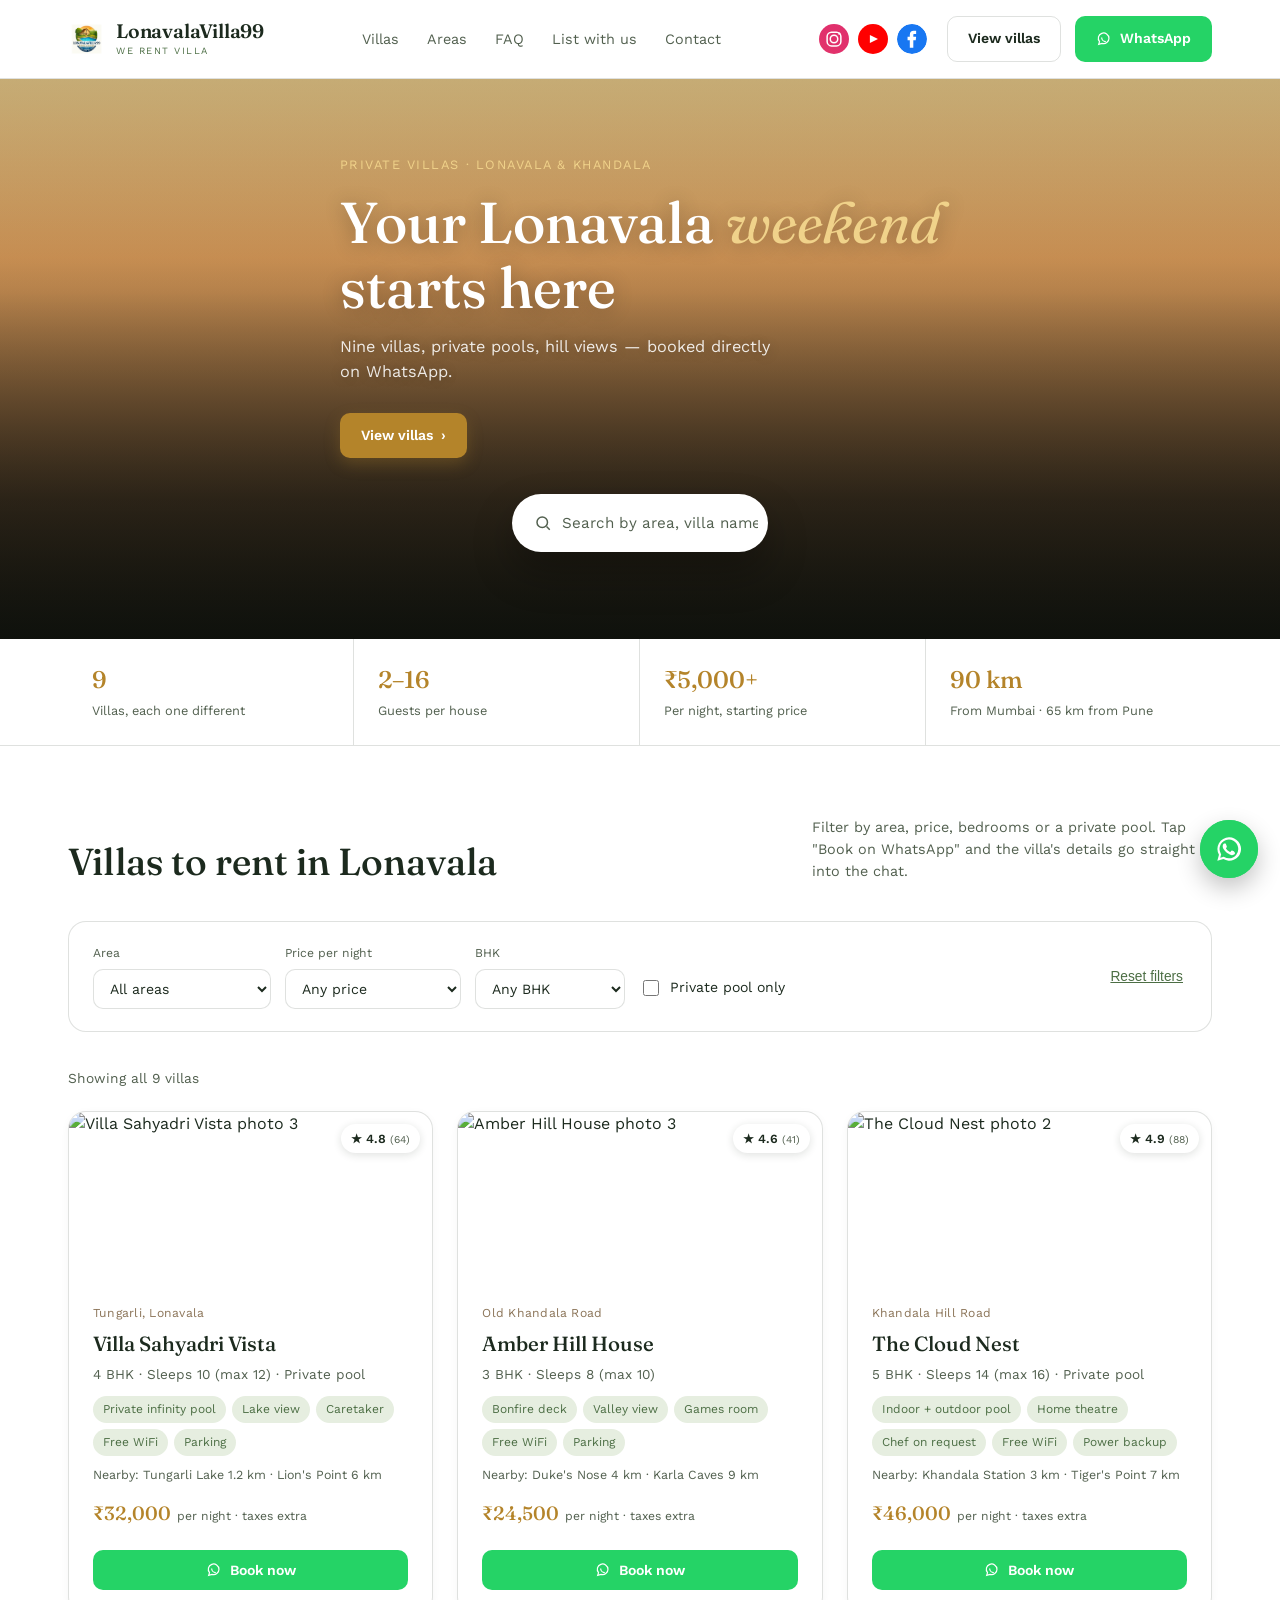
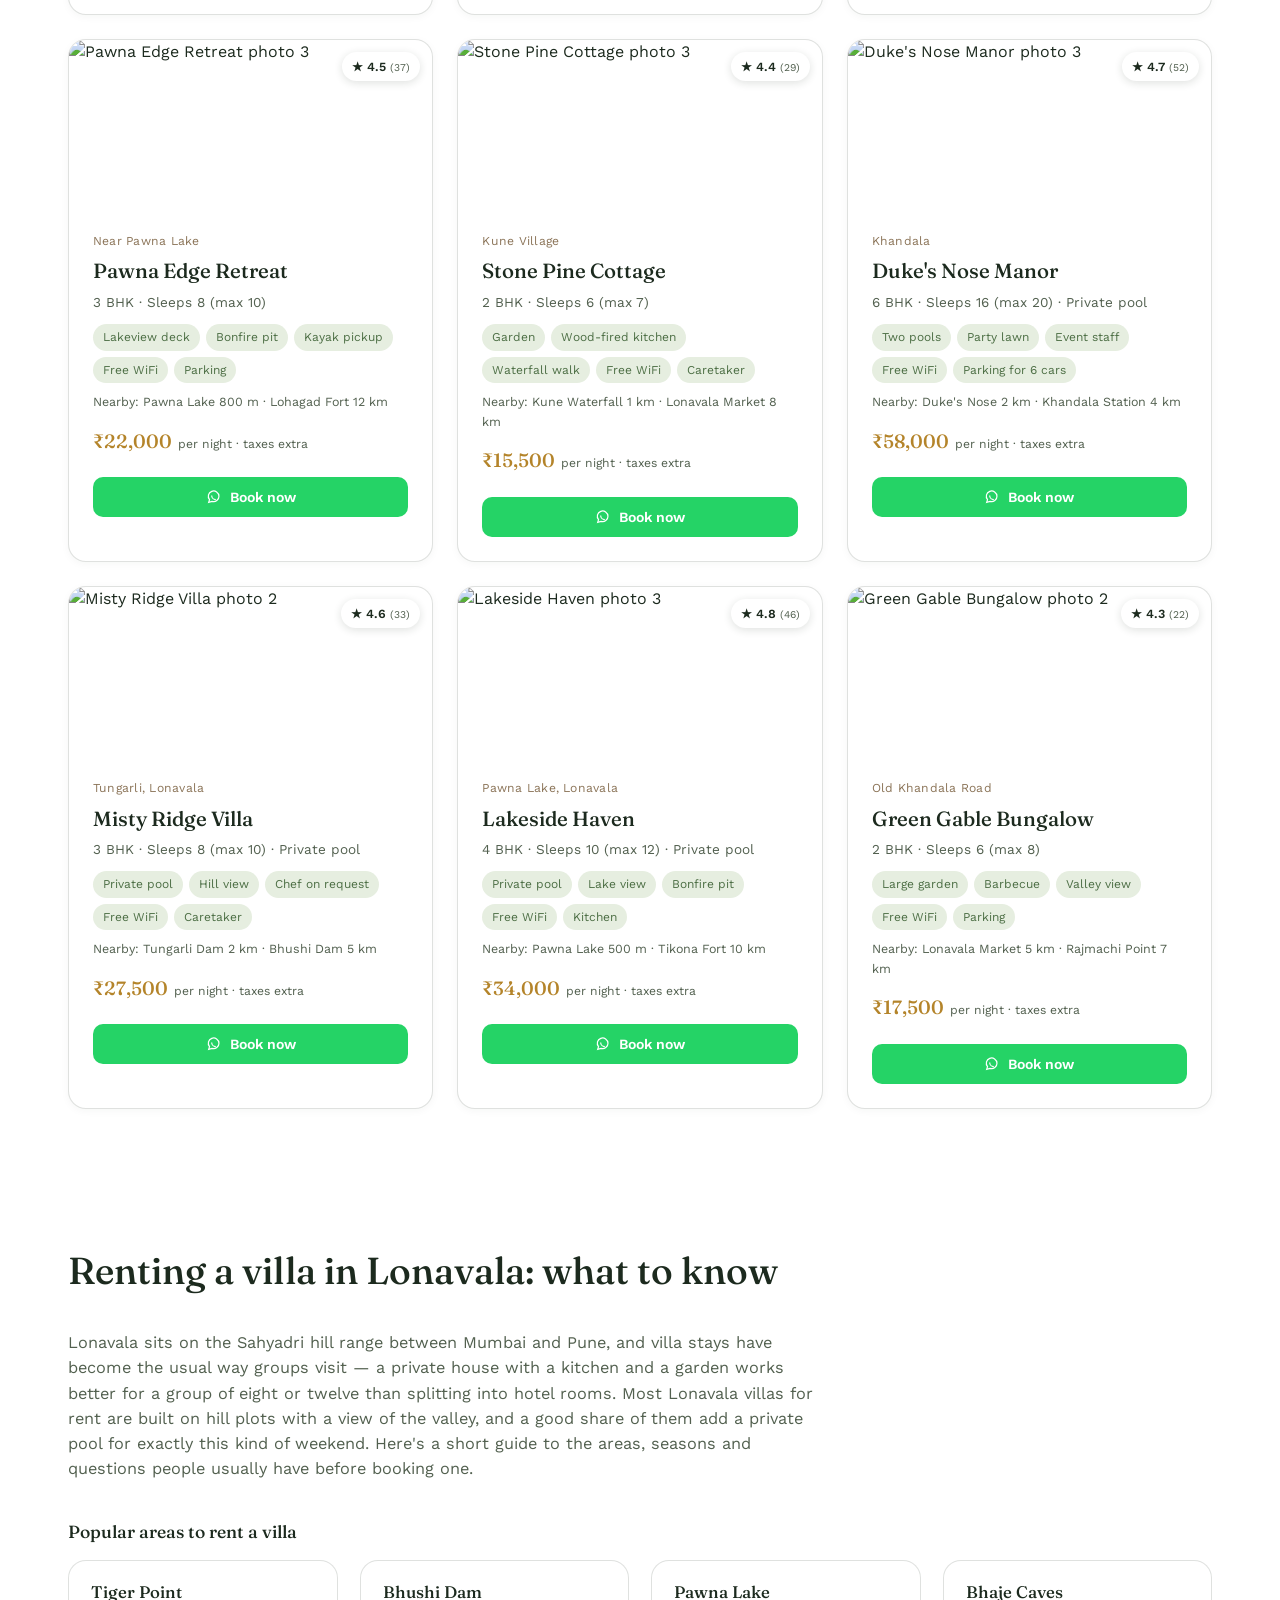
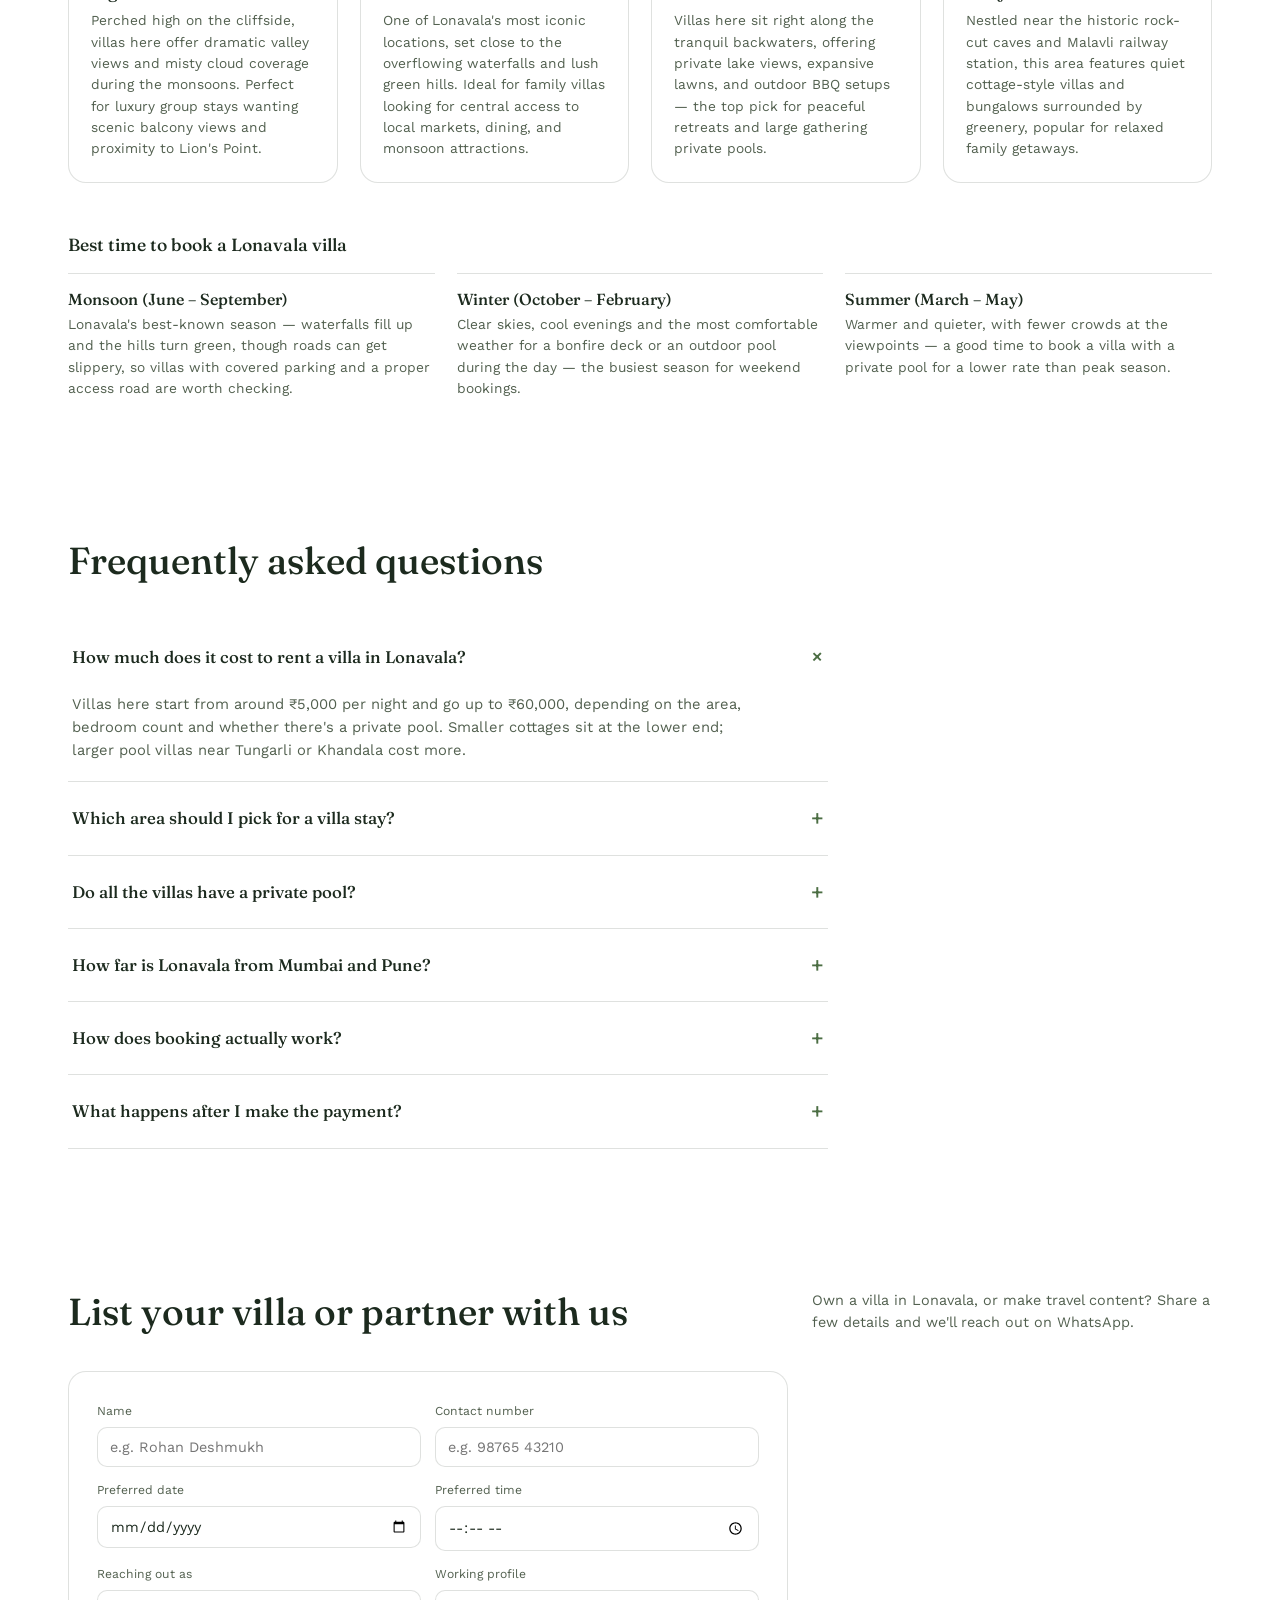
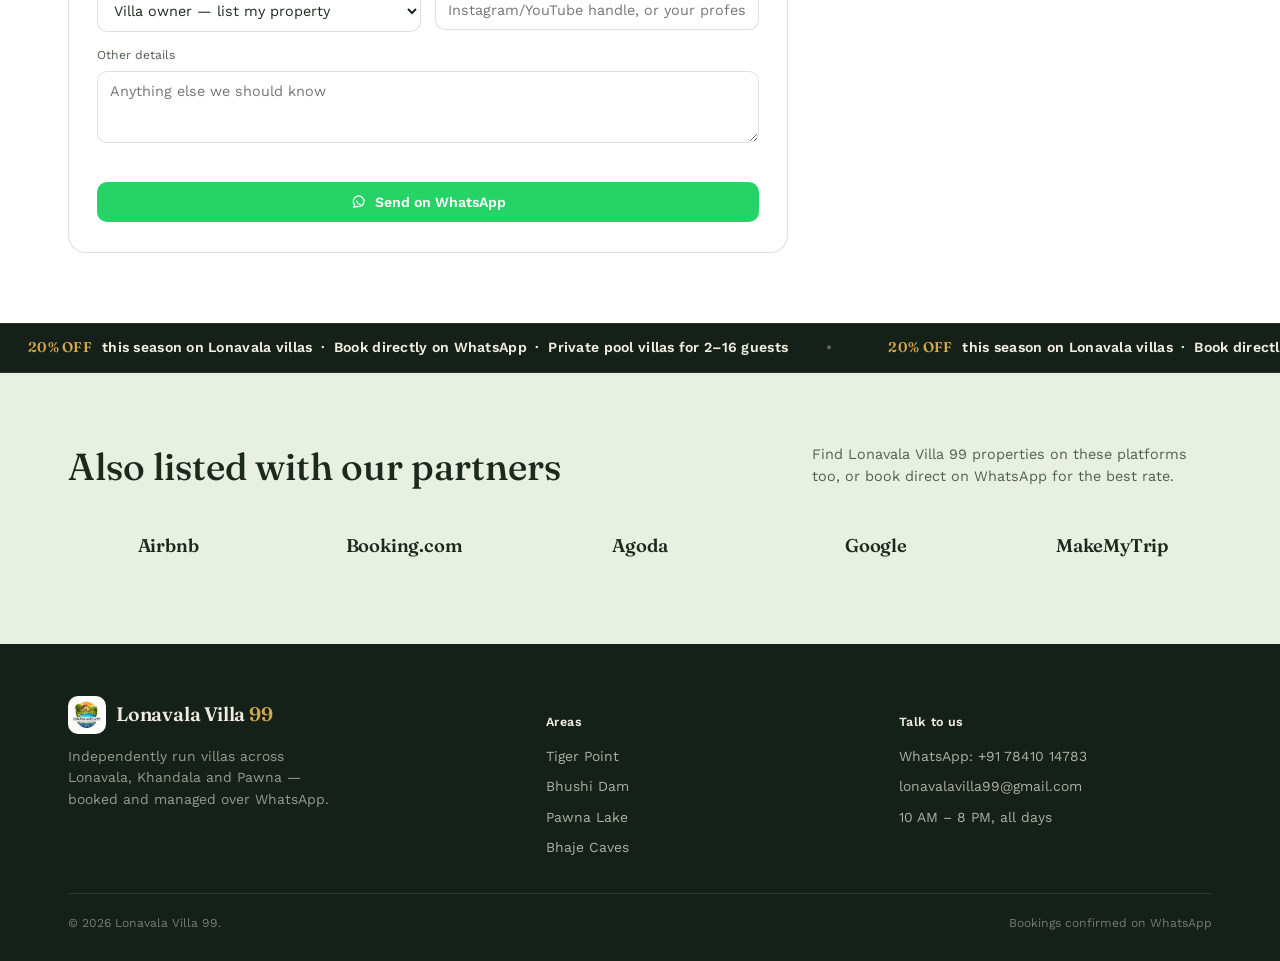
==== index.html @ 4736241d "Update print statement from 'Hello' to 'Goodbye'" ====
<!DOCTYPE html>
<html lang="en">
<head>
<meta charset="UTF-8">
<meta name="viewport" content="width=device-width, initial-scale=1.0">
<title>Villas in Lonavala for Rent | Private Pool Villas — Lonavala Villa 99</title>
<meta name="description" content="Rent private villas in Lonavala near Tungarli, Khandala Road, Pawna Lake and Kune. Pool villas for 2–16 guests, filtered by area, price and BHK, booked directly on WhatsApp.">
<meta name="keywords" content="villas in lonavala, lonavala villa on rent, private pool villa lonavala, lonavala villa for rent, khandala villa rental, pawna lake villa, bungalow on rent in lonavala">
<meta property="og:title" content="Villas in Lonavala for Rent — Lonavala Villa 99">
<meta property="og:description" content="Private pool villas across Tungarli, Khandala Road, Pawna Lake and Kune. Filter by area, price and BHK, and book directly on WhatsApp.">
<meta property="og:type" content="website">
<meta property="og:locale" content="en_IN">
<meta name="robots" content="index, follow">
<!-- FAVICON: using the same file as the logo. Point this elsewhere if you have a separate favicon. -->
<link rel="icon" type="image/jpeg" href="logo/logo.jpg">
<link rel="apple-touch-icon" href="logo/logo.jpg">
<link rel="preconnect" href="https://fonts.googleapis.com">
<link rel="preconnect" href="https://fonts.gstatic.com" crossorigin>
<link href="https://fonts.googleapis.com/css2?family=Fraunces:ital,opsz,wght@0,9..144,400;0,9..144,500;0,9..144,600;1,9..144,500&family=Work+Sans:wght@400;500;600&display=swap" rel="stylesheet">
<script type="application/ld+json">
{
  "@context": "https://schema.org",
  "@type": "LodgingBusiness",
  "name": "Lonavala Villa 99",
  "description": "Private villas for rent in Lonavala across Tungarli, Old Khandala Road, Pawna Lake and Kune Village, booked directly on WhatsApp.",
  "areaServed": "Lonavala, Maharashtra, India",
  "priceRange": "₹5,000 - ₹58,000 per night"
}
</script>
<script type="application/ld+json">
{
  "@context": "https://schema.org",
  "@type": "ItemList",
  "itemListElement": [
    {"@type":"ListItem","position":1,"item":{"@type":"LodgingBusiness","name":"Villa Sahyadri Vista","address":"Tungarli, Lonavala"}},
    {"@type":"ListItem","position":2,"item":{"@type":"LodgingBusiness","name":"Amber Hill House","address":"Old Khandala Road, Lonavala"}},
    {"@type":"ListItem","position":3,"item":{"@type":"LodgingBusiness","name":"The Cloud Nest","address":"Khandala"}},
    {"@type":"ListItem","position":4,"item":{"@type":"LodgingBusiness","name":"Pawna Edge Retreat","address":"Pawna Lake, Lonavala"}},
    {"@type":"ListItem","position":5,"item":{"@type":"LodgingBusiness","name":"Stone Pine Cottage","address":"Kune Village, Lonavala"}},
    {"@type":"ListItem","position":6,"item":{"@type":"LodgingBusiness","name":"Duke's Nose Manor","address":"Khandala"}},
    {"@type":"ListItem","position":7,"item":{"@type":"LodgingBusiness","name":"Misty Ridge Villa","address":"Tungarli, Lonavala"}},
    {"@type":"ListItem","position":8,"item":{"@type":"LodgingBusiness","name":"Lakeside Haven","address":"Pawna Lake, Lonavala"}},
    {"@type":"ListItem","position":9,"item":{"@type":"LodgingBusiness","name":"Green Gable Bungalow","address":"Old Khandala Road, Lonavala"}}
  ]
}
</script>
<script type="application/ld+json">
{
  "@context": "https://schema.org",
  "@type": "FAQPage",
  "mainEntity": [
    {"@type":"Question","name":"How much does it cost to rent a villa in Lonavala?","acceptedAnswer":{"@type":"Answer","text":"Villas in Lonavala start from around ₹5,000 per night and go up to ₹60,000 depending on the area, number of bedrooms and whether the villa has a private pool. Smaller cottages are cheaper, while larger pool villas near Tungarli or Khandala cost more."}},
    {"@type":"Question","name":"Which is the best area to rent a villa in Lonavala?","acceptedAnswer":{"@type":"Answer","text":"Tungarli is popular for lake and hill views close to the main town, Old Khandala Road suits groups wanting quiet and greenery, and Pawna Lake is best for a lakeside, camping-adjacent stay."}},
    {"@type":"Question","name":"Do Lonavala villas have a private swimming pool?","acceptedAnswer":{"@type":"Answer","text":"Some do and some don't — it varies by villa. Filter by 'Private pool only' on this page to see only the villas with their own pool."}},
    {"@type":"Question","name":"How far is Lonavala from Mumbai and Pune?","acceptedAnswer":{"@type":"Answer","text":"Lonavala is about 90 km from Mumbai (roughly 2 hours by road) and about 65 km from Pune (around 1.5 hours), making it a popular weekend hill station for both cities."}},
    {"@type":"Question","name":"How do I book a villa on this site?","acceptedAnswer":{"@type":"Answer","text":"Pick a villa, filter by area, price, BHK or pool if needed, then tap 'Book on WhatsApp'. This opens a WhatsApp chat pre-filled with that villa's details so you can confirm dates directly with the host."}},
    {"@type":"Question","name":"What happens after I make the payment?","acceptedAnswer":{"@type":"Answer","text":"After you make the payment, you'll get a booking confirmation on WhatsApp — including guest details, villa details and staff details — for smooth coordination during your stay."}}
  ]
}
</script>
<style>
  :root{
    --page-bg:#FFFFFF;
    --surface:#FFFFFF;
    --ink-900:#1C2A1E;
    --ink-600:#52604F;
    --line:rgba(28,42,30,0.14);
    --moss-600:#4C6E44;
    --moss-100:#E6EEE0;
    --brass-500:#B4842A;
    --brass-100:#F5E7C6;
    --stone-500:#8B7458;
    --stone-100:#EFE5D5;
    --sage-100:#E8F0E2;
    --wa-green:#25D366;
    --wa-green-hover:#1FBE5C;
    --footer-bg:#152018;
    --footer-text:#F0ECDF;
    --radius-m:18px;
    --radius-s:10px;
  }

  *{box-sizing:border-box;}
  html{scroll-behavior:smooth;}
  body{
    margin:0;
    background:var(--page-bg);
    color:var(--ink-900);
    font-family:'Work Sans', sans-serif;
    line-height:1.55;
    -webkit-font-smoothing:antialiased;
  }
  h1,h2,h3{
    font-family:'Fraunces', serif;
    font-weight:500;
    line-height:1.15;
    margin:0;
    color:inherit;
  }
  p{margin:0;}
  a{color:inherit;}
  .wrap{max-width:1200px;margin:0 auto;padding:0 28px;}
  ::selection{background:var(--brass-500);color:#fff;}
  :focus-visible{outline:2px solid var(--brass-500);outline-offset:3px;}
  .sr-only{position:absolute;width:1px;height:1px;overflow:hidden;clip:rect(0 0 0 0);white-space:nowrap;}
  @media (prefers-reduced-motion: reduce){
    *{animation-duration:0.01ms !important; animation-iteration-count:1 !important; transition-duration:0.01ms !important; scroll-behavior:auto !important;}
  }

  /* ---------- NAV ---------- */
  header.site-nav{
    position:sticky;top:0;z-index:50;
    background:rgba(255,255,255,0.86);
    backdrop-filter:blur(10px);
    border-bottom:1px solid var(--line);
  }
  .nav-inner{display:flex;align-items:center;justify-content:space-between;padding:16px 28px;max-width:1200px;margin:0 auto;}
  .brand{display:flex;align-items:baseline;gap:8px;text-decoration:none;color:var(--ink-900);}
  .brand .mark{font-family:'Fraunces', serif;font-size:1.3rem;font-style:italic;}
  .brand .place{font-size:0.68rem;letter-spacing:0.07em;color:var(--brass-500);}
  nav.links{display:flex;gap:28px;font-size:0.9rem;}
  nav.links a{text-decoration:none;color:var(--ink-600);transition:color .15s ease;}
  nav.links a:hover{color:var(--ink-900);}
  .nav-cta{display:flex;align-items:center;gap:14px;}
  .btn{
    display:inline-flex;align-items:center;gap:8px;
    font-family:'Work Sans', sans-serif;font-weight:600;font-size:0.88rem;
    padding:11px 20px;border-radius:var(--radius-s);border:1px solid transparent;
    cursor:pointer;text-decoration:none;
    transition:transform .15s ease, background .15s ease;
  }
  .btn:active{transform:translateY(1px);}
  .btn-brass{background:var(--brass-500);color:#fff;box-shadow:0 6px 16px rgba(180,132,42,0.28);}
  .btn-brass:hover{background:#9c7124;box-shadow:0 8px 20px rgba(180,132,42,0.34);transform:translateY(-1px);}
  .btn-outline{background:transparent;border-color:var(--line);color:var(--ink-900);}
  .btn-outline:hover{border-color:var(--moss-600);color:var(--moss-600);}
  .btn-wa{background:var(--wa-green);color:#fff;}
  .btn-wa:hover{background:var(--wa-green-hover);}
  .btn-wa svg{width:16px;height:16px;flex:none;}
  .btn-block{width:100%;justify-content:center;}
  .hamburger{display:none;background:none;border:none;cursor:pointer;padding:6px;}
  .hamburger span{display:block;width:22px;height:2px;background:var(--ink-900);margin:5px 0;}

  section{padding:70px 0;}
  .section-head{display:flex;justify-content:space-between;align-items:flex-end;gap:24px;margin-bottom:38px;flex-wrap:wrap;}
  .section-head h2{font-size:clamp(1.7rem, 3.2vw, 2.35rem);}
  .section-tag{color:var(--ink-600);font-size:0.9rem;max-width:400px;}

  /* ---------- PHOTO HERO ---------- */
  .hero-photo{
    position:relative;
    min-height:560px;
    display:flex;
    flex-direction:column;
    justify-content:center;
    overflow:hidden;
    color:#fff;
    padding:76px 0 86px;
  }
  .hero-photo-bg{
    position:absolute;inset:0;
    background:linear-gradient(180deg,#EFCE8C 0%,#E2A05C 32%,#4A3522 75%,#1C150E 100%);
  }
  .hero-photo-bg img{position:absolute;inset:0;width:100%;height:100%;object-fit:cover;}
  .hero-photo-overlay{
    position:absolute;inset:0;
    background:linear-gradient(180deg, rgba(10,16,12,0.18) 0%, rgba(10,16,12,0.12) 38%, rgba(10,16,12,0.72) 100%);
  }
  .hero-photo-content{position:relative;z-index:2;}
  .hero-photo-eyebrow{font-size:0.8rem;letter-spacing:0.12em;color:#F0D28A;margin-bottom:16px;}
  .hero-photo-title{
    font-family:'Fraunces', serif;font-weight:500;
    font-size:clamp(2.2rem, 6vw, 3.6rem);line-height:1.12;
    text-shadow:0 2px 20px rgba(0,0,0,0.3);margin-bottom:14px;
  }
  .hero-photo-title em{font-style:italic;color:#F0D28A;font-weight:400;}
  .hero-photo-sub{font-size:1.02rem;color:rgba(255,255,255,0.88);max-width:440px;margin-bottom:28px;text-shadow:0 1px 12px rgba(0,0,0,0.25);}
  .hero-photo-cta{display:inline-flex;}
  .hero-search{position:relative;z-index:3;margin-top:36px;}
  .hero-search-bar{
    background:#fff;border-radius:999px;
    box-shadow:0 20px 40px rgba(0,0,0,0.28);
    padding:9px 10px 9px 22px;
    display:flex;align-items:center;gap:10px;
    max-width:560px;
  }
  .hero-search-bar svg{width:18px;height:18px;color:var(--ink-600);flex:none;}
  .hero-search-bar input{
    border:none;outline:none;flex:1;background:transparent;
    font-family:'Work Sans', sans-serif;font-size:0.95rem;color:var(--ink-900);padding:11px 0;
  }
  .hero-search-bar input::placeholder{color:var(--ink-600);}
  @media (max-width:720px){
    .hero-photo{min-height:460px;padding:70px 0 54px;}
    .hero-search{margin-top:24px;}
  }

  /* ---------- QUICK STATS STRIP ---------- */
  .info-strip{background:var(--surface);border-bottom:1px solid var(--line);}
  .info-strip-inner{display:flex;flex-wrap:wrap;}
  .info-item{flex:1 1 170px;padding:22px 24px;border-right:1px solid var(--line);}
  .info-item:last-child{border-right:none;}
  .info-item b{font-family:'Fraunces', serif;font-size:1.5rem;font-weight:500;color:var(--brass-500);display:block;}
  .info-item span{font-size:0.8rem;color:var(--ink-600);}
  @media (max-width:720px){
    .info-item{flex:1 1 50%;border-right:none;border-bottom:1px solid var(--line);}
  }

  /* ---------- BENTO (legacy, unused by current hero) ---------- */
  .hero{padding-top:44px;padding-bottom:20px;}
  .bento{
    display:grid;
    grid-template-columns:repeat(4, 1fr);
    grid-template-areas:
      "a a b b"
      "a a c d"
      "e e f f";
    grid-auto-rows:132px;
    gap:18px;
  }
  .bento > *{
    border-radius:var(--radius-m);
    padding:26px;
    border:1px solid var(--line);
    display:flex;
    flex-direction:column;
    justify-content:center;
    overflow:hidden;
    position:relative;
    box-shadow:0 2px 10px rgba(28,42,30,0.05);
    transition:box-shadow .2s ease, transform .2s ease;
  }
  .bento > *:hover{box-shadow:0 10px 24px rgba(28,42,30,0.10);transform:translateY(-2px);}
  .bento-a{grid-area:a;background:var(--surface);justify-content:flex-start;gap:18px;}
  .bento-a .eyebrow{color:var(--brass-500);font-size:0.8rem;letter-spacing:0.01em;}
  .bento-a h1{font-size:clamp(1.9rem, 3.3vw, 2.7rem);letter-spacing:-0.01em;}
  .bento-a h1 em{font-style:italic;color:var(--moss-600);font-weight:400;}
  .bento-a p{color:var(--ink-600);font-size:1rem;max-width:440px;}
  .bento-a .ctas{display:flex;gap:12px;flex-wrap:wrap;margin-top:4px;}
  .bento-b{grid-area:b;background:var(--moss-100);padding:0;}
  .bento-b svg{width:100%;height:100%;}
  .bento-c{grid-area:c;background:var(--brass-100);}
  .bento-d{grid-area:d;background:var(--stone-100);}
  .bento-c b{font-family:'Fraunces', serif;font-size:1.7rem;font-weight:500;display:block;color:var(--brass-500);}
  .bento-d b{font-family:'Fraunces', serif;font-size:1.7rem;font-weight:500;display:block;color:var(--stone-500);}
  .bento-c span, .bento-d span{font-size:0.78rem;color:var(--ink-600);}
  .bento-e{grid-area:e;background:var(--footer-bg);border:1px solid var(--footer-bg);color:var(--footer-text);flex-direction:row;align-items:center;gap:16px;}
  .bento-e svg{width:34px;height:34px;flex:none;color:var(--wa-green);}
  .bento-e strong{font-family:'Fraunces', serif;font-size:1.1rem;font-weight:500;display:block;}
  .bento-e span{font-size:0.82rem;color:rgba(240,236,223,0.72);}
  .bento-f{grid-area:f;background:var(--sage-100);flex-direction:row;align-items:center;gap:14px;}
  .bento-f svg{width:30px;height:30px;flex:none;color:var(--moss-600);}
  .bento-f strong{font-size:0.95rem;display:block;}
  .bento-f span{font-size:0.8rem;color:var(--ink-600);}

  @media (max-width:860px){
    .bento{grid-template-columns:1fr;grid-template-areas:"a" "b" "c" "d" "e" "f";grid-auto-rows:auto;}
    .bento-b{height:150px;}
    .bento-c, .bento-d{height:100px;}
  }

  /* ---------- FILTERS ---------- */
  .filters{
    display:flex;
    flex-wrap:wrap;
    gap:14px;
    align-items:flex-end;
    background:var(--surface);
    border:1px solid var(--line);
    border-radius:var(--radius-m);
    padding:22px 24px;
    margin-bottom:36px;
  }
  .filter-field{display:flex;flex-direction:column;gap:6px;min-width:150px;}
  .filter-field label{font-size:0.76rem;color:var(--ink-600);}
  .filter-field select{
    background:var(--page-bg);
    border:1px solid var(--line);
    border-radius:var(--radius-s);
    padding:10px 12px;
    font-family:'Work Sans', sans-serif;
    font-size:0.88rem;
    color:var(--ink-900);
  }
  .filter-check{display:flex;align-items:center;gap:8px;padding-bottom:10px;font-size:0.88rem;}
  .filter-check input{width:16px;height:16px;accent-color:var(--moss-600);}
  .filter-reset{margin-left:auto;align-self:center;background:none;border:none;color:var(--moss-600);font-size:0.86rem;cursor:pointer;text-decoration:underline;padding:10px 4px;}
  .results-count{font-size:0.86rem;color:var(--ink-600);margin-bottom:22px;}

  /* ---------- VILLA BENTO GRID ---------- */
  .villa-grid{
    display:grid;
    grid-template-columns:repeat(3, 1fr);
    gap:24px;
  }
  .villa-card{
    background:var(--surface);
    border:1px solid var(--line);
    border-radius:var(--radius-m);
    overflow:hidden;
    display:flex;
    flex-direction:column;
    box-shadow:0 2px 8px rgba(28,42,30,0.04);
    transition:box-shadow .2s ease, transform .2s ease;
  }
  .villa-card:hover{box-shadow:0 20px 36px rgba(19,31,23,0.13);transform:translateY(-4px);}
  .villa-card.lg{grid-column:span 2;}
  .villa-card.lg .villa-art{height:230px;}
  .villa-art{height:170px;display:flex;align-items:center;justify-content:center;}
  .villa-art svg{width:100%;height:100%;display:block;}
  .villa-body{padding:22px 24px 24px;display:flex;flex-direction:column;gap:9px;flex:1;}
  .villa-loc{font-size:0.76rem;color:var(--stone-500);letter-spacing:0.02em;}
  .villa-card h3{font-size:1.28rem;}
  .villa-meta{font-size:0.85rem;color:var(--ink-600);}
  .villa-amenities{font-size:0.82rem;color:var(--ink-600);}
  .villa-price-row{display:flex;align-items:baseline;gap:6px;margin-top:6px;}
  .villa-price-row b{font-family:'Fraunces', serif;font-size:1.2rem;font-weight:500;color:var(--brass-500);}
  .villa-price-row span{font-size:0.76rem;color:var(--ink-600);}
  .villa-body .btn{margin-top:12px;}
  .no-results{
    grid-column:1 / -1;
    text-align:center;
    padding:56px 20px;
    color:var(--ink-600);
    border:1px dashed var(--line);
    border-radius:var(--radius-m);
  }
  @media (max-width:900px){
    .villa-grid{grid-template-columns:repeat(2,1fr);}
    .villa-card.lg{grid-column:span 2;}
  }
  @media (max-width:620px){
    .villa-grid{grid-template-columns:1fr;}
    .villa-card.lg{grid-column:span 1;}
  }

  /* ---------- PROMO TICKER ---------- */
  .ticker{
    background:var(--footer-bg);
    color:var(--footer-text);
    overflow:hidden;
    padding:13px 0;
    border-top:1px solid rgba(255,255,255,0.08);
    border-bottom:1px solid rgba(255,255,255,0.08);
  }
  .ticker-track{
    display:flex;
    width:max-content;
    animation:tickerScroll 24s linear infinite;
  }
  .ticker:hover .ticker-track{animation-play-state:paused;}
  .ticker-track span{
    display:flex;
    align-items:center;
    gap:10px;
    font-size:0.88rem;
    font-weight:600;
    letter-spacing:0.02em;
    white-space:nowrap;
    padding:0 28px;
  }
  .ticker-track span b{color:#D4A94B;font-family:'Fraunces', serif;font-weight:600;}
  .ticker-track span::after{content:"•";margin-left:28px;color:rgba(240,236,223,0.35);}
  @keyframes tickerScroll{
    from{transform:translateX(0);}
    to{transform:translateX(-50%);}
  }

  /* ---------- PARTNERS ---------- */
  .partners{background:var(--sage-100);}
  .partners .section-head{margin-bottom:30px;}
  .partner-row{
    display:flex;
    flex-wrap:wrap;
    align-items:center;
    justify-content:space-between;
    gap:20px;
  }
  .partner-logo{
    display:flex;
    align-items:center;
    justify-content:center;
    height:56px;
    flex:1 1 150px;
    max-width:200px;
    transition:transform .2s ease;
  }
  .partner-logo:hover{transform:translateY(-2px);}
  .partner-logo img{max-height:34px;max-width:100%;object-fit:contain;display:block;}
  .partner-logo .fallback-text{
    font-family:'Fraunces', serif;
    font-size:1.15rem;
    font-weight:600;
    color:var(--ink-900);
    letter-spacing:-0.01em;
  }
  @media (max-width:720px){
    .partner-row{justify-content:center;gap:30px 24px;}
    .partner-logo{flex:0 0 auto;}
  }

  /* ---------- SEO GUIDE ---------- */
  .guide{background:var(--surface);}
  .guide .wrap > p.lead{max-width:760px;color:var(--ink-600);font-size:1.02rem;margin-bottom:40px;}
  .area-grid{display:grid;grid-template-columns:repeat(4, 1fr);gap:22px;margin-bottom:52px;}
  .area-card{background:var(--surface);border:1px solid var(--line);border-radius:var(--radius-m);padding:22px;}
  .area-card h3{font-size:1.05rem;margin-bottom:8px;}
  .area-card p{font-size:0.86rem;color:var(--ink-600);}
  .season-row{display:grid;grid-template-columns:repeat(3,1fr);gap:22px;}
  .season-card{border-top:1px solid var(--line);padding-top:16px;}
  .season-card h3{font-size:1rem;margin-bottom:6px;}
  .season-card p{font-size:0.86rem;color:var(--ink-600);}
  @media (max-width:900px){.area-grid{grid-template-columns:repeat(2,1fr);}.season-row{grid-template-columns:1fr;}}
  @media (max-width:560px){.area-grid{grid-template-columns:1fr;}}

  /* ---------- FAQ ---------- */
  .faq-list{max-width:760px;display:flex;flex-direction:column;}
  .faq-item{border-bottom:1px solid var(--line);}
  .faq-item summary{
    cursor:pointer;
    padding:20px 4px;
    font-family:'Fraunces', serif;
    font-size:1.05rem;
    font-weight:500;
    list-style:none;
    display:flex;
    justify-content:space-between;
    align-items:center;
    gap:16px;
  }
  .faq-item summary::-webkit-details-marker{display:none;}
  .faq-item summary .plus{font-family:'Work Sans',sans-serif;font-size:1.3rem;color:var(--moss-600);flex:none;}
  .faq-item[open] summary .plus{transform:rotate(45deg);}
  .faq-item p{padding:0 4px 20px;color:var(--ink-600);font-size:0.92rem;max-width:680px;}

  /* ---------- FOOTER ---------- */
  footer{background:var(--footer-bg);color:rgba(240,236,223,0.7);padding:52px 0 28px;font-size:0.87rem;}
  .footer-grid{display:grid;grid-template-columns:1.4fr 1fr 1fr;gap:40px;padding-bottom:34px;border-bottom:1px solid rgba(255,255,255,0.1);}
  footer .brand{margin-bottom:12px;color:#F0ECDF;}
  footer h4{color:#F0ECDF;font-size:0.78rem;letter-spacing:0.03em;margin-bottom:14px;font-family:'Work Sans', sans-serif;font-weight:600;}
  footer .flist{display:flex;flex-direction:column;gap:9px;}
  footer .flist a{text-decoration:none;color:rgba(240,236,223,0.7);}
  footer .flist a:hover{color:#fff;}
  .footer-bottom{padding-top:20px;display:flex;justify-content:space-between;flex-wrap:wrap;gap:10px;font-size:0.76rem;color:rgba(240,236,223,0.45);}
  @media (max-width:820px){.footer-grid{grid-template-columns:1fr 1fr;}}
  @media (max-width:560px){.footer-grid{grid-template-columns:1fr;}}

  /* ---------- FLOATING WHATSAPP ---------- */
  .wa-float{
    position:fixed;right:22px;bottom:22px;z-index:80;
    width:58px;height:58px;border-radius:50%;
    background:var(--wa-green);
    display:flex;align-items:center;justify-content:center;
    box-shadow:0 10px 24px rgba(0,0,0,0.24);
    text-decoration:none;color:#fff;border:none;cursor:pointer;
  }
  .wa-float svg{width:28px;height:28px;}
  .wa-float .ring{position:absolute;inset:0;border-radius:50%;border:2px solid var(--wa-green);animation:waPulse 2.4s ease-out infinite;}
  @keyframes waPulse{0%{transform:scale(1);opacity:0.6;}100%{transform:scale(1.7);opacity:0;}}
  .wa-tooltip{
    position:fixed;right:88px;bottom:38px;
    background:var(--footer-bg);color:#fff;
    padding:9px 14px;border-radius:var(--radius-s);font-size:0.82rem;white-space:nowrap;
    z-index:80;opacity:0;transform:translateX(6px);
    transition:opacity .18s ease, transform .18s ease;pointer-events:none;
  }
  .wa-wrap:hover .wa-tooltip{opacity:1;transform:translateX(0);}

  @media (max-width:720px){
    nav.links{
      position:absolute;top:64px;left:0;right:0;
      background:var(--surface);
      flex-direction:column;padding:18px 28px;display:none;
      border-bottom:1px solid var(--line);
    }
    nav.links.open{display:flex;}
    .hamburger{display:block;}
    .nav-cta .btn-outline{display:none;}
    .filters{flex-direction:column;align-items:stretch;}
    .filter-reset{margin-left:0;align-self:flex-start;}
  }

  /* ---------- CARD DETAILS ---------- */
  .villa-art{position:relative;overflow:hidden;}
  .villa-slider{position:absolute;inset:0;}
  .slide{position:absolute;inset:0;width:100%;height:100%;object-fit:cover;opacity:0;transition:opacity .6s ease;}
  .slide.active{opacity:1;}
  .slide svg{width:100%;height:100%;display:block;}
  .slider-dots{position:absolute;bottom:10px;left:50%;transform:translateX(-50%);display:flex;gap:6px;z-index:3;}
  .dot{width:7px;height:7px;border-radius:50%;background:rgba(255,255,255,0.6);border:none;padding:0;cursor:pointer;transition:all .2s ease;}
  .dot.active{background:#fff;width:18px;border-radius:4px;}
  .slider-arrow{position:absolute;top:50%;transform:translateY(-50%);width:28px;height:28px;border-radius:50%;background:rgba(255,255,255,0.9);border:none;display:flex;align-items:center;justify-content:center;cursor:pointer;opacity:0;transition:opacity .2s ease;z-index:3;padding:0;}
  .villa-art:hover .slider-arrow{opacity:1;}
  .slider-arrow.prev{left:8px;}
  .slider-arrow.next{right:8px;}
  .slider-arrow svg{width:14px;height:14px;color:var(--ink-900);}
  .rating-badge{position:absolute;top:12px;right:12px;z-index:4;background:var(--surface);color:var(--ink-900);font-size:0.78rem;font-weight:600;padding:5px 10px;border-radius:999px;box-shadow:0 2px 8px rgba(28,42,30,0.14);}
  .rating-badge small{font-weight:400;color:var(--ink-600);}
  .chip-list{list-style:none;margin:2px 0 0;padding:0;display:flex;flex-wrap:wrap;gap:6px;}
  .chip-list li{font-size:0.75rem;color:var(--moss-600);background:var(--moss-100);border-radius:999px;padding:4px 10px;}
  .villa-nearby{font-size:0.78rem;color:var(--ink-600);}
  .villa-body button.btn{font-size:0.88rem;}

  /* ---------- BOOKING MODAL ---------- */
  .modal{position:fixed;inset:0;z-index:100;background:rgba(21,32,24,0.55);display:flex;align-items:center;justify-content:center;padding:20px;}
  .modal[hidden]{display:none;}
  .modal-card{position:relative;background:var(--surface);border-radius:var(--radius-m);width:100%;max-width:460px;padding:30px 28px 28px;box-shadow:0 30px 60px rgba(0,0,0,0.25);max-height:92vh;overflow:auto;}
  .modal-close{position:absolute;top:12px;right:14px;background:none;border:none;font-size:1.8rem;line-height:1;cursor:pointer;color:var(--ink-600);}
  .modal-eyebrow{font-size:0.78rem;color:var(--brass-500);margin-bottom:6px;}
  .modal-card h3{font-size:1.5rem;}
  .modal-sub{font-size:0.86rem;color:var(--ink-600);margin:4px 0 20px;}
  .m-row{display:grid;grid-template-columns:1fr 1fr;gap:14px;margin-bottom:14px;}
  .m-field{display:flex;flex-direction:column;gap:6px;}
  .m-field label{font-size:0.76rem;color:var(--ink-600);}
  .m-field input{border:1px solid var(--line);border-radius:var(--radius-s);padding:11px 12px;font-family:'Work Sans',sans-serif;font-size:0.9rem;color:var(--ink-900);background:var(--page-bg);width:100%;}
  .m-summary{font-size:0.86rem;color:var(--moss-600);font-weight:500;min-height:1.3em;margin-bottom:6px;}
  .m-error{font-size:0.82rem;color:#B3261E;min-height:1.2em;margin-bottom:10px;}
  @media (max-width:480px){.m-row{grid-template-columns:1fr;}}
  .m-field select, .m-field textarea{border:1px solid var(--line);border-radius:var(--radius-s);padding:11px 12px;font-family:'Work Sans',sans-serif;font-size:0.9rem;color:var(--ink-900);background:var(--page-bg);width:100%;}
  .m-field textarea{resize:vertical;}
  .list-form{
    background:var(--surface);border:1px solid var(--line);border-radius:var(--radius-m);
    padding:30px 28px;max-width:720px;
  }

  /* ---------- LOGO ---------- */
  .brand{align-items:center;gap:10px;}
  .brand .logo{flex:none;display:block;object-fit:contain;border-radius:10px;}
  .offer-top .logo{object-fit:contain;border-radius:10px;}
  .brand-text{display:flex;flex-direction:column;line-height:1.1;}
  .brand .mark{font-style:normal;font-weight:600;font-size:1.22rem;letter-spacing:-0.01em;}
  .brand .n99{color:var(--brass-500);}
  .brand .place{font-size:0.6rem;letter-spacing:0.16em;margin-top:3px;color:var(--moss-600);}
  footer .brand .mark{color:#F0ECDF;}
  footer .brand .n99{color:#D4A94B;}

  /* ---------- OFFER POPUP ---------- */
  .offer{position:fixed;inset:0;z-index:110;background:rgba(21,32,24,0.6);display:flex;align-items:center;justify-content:center;padding:20px;animation:offerFade .3s ease;}
  .offer[hidden]{display:none;}
  @keyframes offerFade{from{opacity:0;}to{opacity:1;}}
  @keyframes offerRise{from{opacity:0;transform:translateY(18px) scale(.97);}to{opacity:1;transform:none;}}
  .offer-card{position:relative;width:100%;max-width:400px;background:var(--surface);border-radius:22px;overflow:hidden;box-shadow:0 30px 70px rgba(0,0,0,0.32);animation:offerRise .38s ease;max-height:94vh;overflow-y:auto;}
  .offer-close{position:absolute;top:10px;right:12px;z-index:2;width:34px;height:34px;border-radius:50%;border:none;background:rgba(255,255,255,0.14);color:#F0ECDF;font-size:1.5rem;line-height:1;cursor:pointer;}
  .offer-close:hover{background:rgba(255,255,255,0.26);}
  .offer-top{background:linear-gradient(160deg,#1E3325,#152018);color:#F0ECDF;text-align:center;padding:30px 24px 26px;}
  .offer-top .logo{margin:0 auto 12px;}
  .offer-tag{font-size:0.74rem;letter-spacing:0.16em;text-transform:uppercase;color:#D4A94B;}
  .offer-big{font-family:'Fraunces',serif;font-size:1.6rem;margin-top:6px;}
  .offer-big span{font-size:4.6rem;font-weight:600;color:#D4A94B;line-height:1;margin-right:4px;}
  .offer-sub{font-size:0.9rem;color:rgba(240,236,223,0.78);margin-top:4px;}
  .offer-body{padding:24px 26px 22px;text-align:center;}
  .offer-body h3{font-size:1.25rem;margin-bottom:8px;}
  .offer-body > p{font-size:0.9rem;color:var(--ink-600);margin-bottom:18px;}
  .offer-body b{color:var(--brass-500);letter-spacing:0.04em;}
  .offer-skip{background:none;border:none;color:var(--ink-600);font-size:0.86rem;cursor:pointer;margin-top:12px;text-decoration:underline;font-family:inherit;}
  .offer-fine{font-size:0.7rem;color:var(--ink-600);margin-top:10px;opacity:0.85;}

  /* ---------- SOCIAL ICONS ---------- */
  .social-icons{display:flex;gap:9px;margin-right:6px;}
  .social-icons a{
    width:30px;height:30px;border-radius:50%;overflow:hidden;
    display:flex;align-items:center;justify-content:center;
    transition:transform .15s ease;
  }
  .social-icons svg{width:100%;height:100%;display:block;}
  .social-icons a:hover{transform:translateY(-1px);}
  @media (max-width:720px){.social-icons{display:none;}}
</style>
</head>
<body>
<header class="site-nav">
  <div class="nav-inner">
    <!-- LOGO: file at logo/logo.jpg (used in nav, footer, popup) -->
    <a href="#top" class="brand" aria-label="Lonavala Villa 99 — home">
      <img class="logo" src="logo/logo.jpg" alt="Lonavala Villa 99 logo" width="38" height="38">
      <span class="brand-text">
        <span class="mark">LonavalaVilla99</span>
        <span class="place">WE RENT VILLA</span>
      </span>
    </a>
    <nav class="links" id="navLinks">
      <a href="#villas">Villas</a>
      <a href="#areas">Areas</a>
      <a href="#faq">FAQ</a>
      <a href="#list-with-us">List with us</a>
      <a href="#contact">Contact</a>
    </nav>
    <div class="nav-cta">
      <div class="social-icons">
        <a href="https://www.instagram.com/lonavalavilla99" target="_blank" rel="noopener" aria-label="Follow us on Instagram">
          <svg viewBox="0 0 48 48">
            <defs><linearGradient id="igGradNav" x1="0" y1="48" x2="48" y2="0">
              <stop offset="0%" stop-color="#FFDC80"/><stop offset="25%" stop-color="#FCAF45"/><stop offset="50%" stop-color="#E1306C"/><stop offset="75%" stop-color="#C13584"/><stop offset="100%" stop-color="#833AB4"/>
            </linearGradient></defs>
            <rect width="48" height="48" rx="12" fill="url(#igGradNav)"/>
            <rect x="13" y="13" width="22" height="22" rx="7" fill="none" stroke="#fff" stroke-width="2.4"/>
            <circle cx="24" cy="24" r="6" fill="none" stroke="#fff" stroke-width="2.4"/>
            <circle cx="32.5" cy="15.5" r="1.8" fill="#fff"/>
          </svg>
        </a>
        <a href="https://www.youtube.com/@Lonavalavilla99" target="_blank" rel="noopener" aria-label="Subscribe on YouTube">
          <svg viewBox="0 0 48 48">
            <rect width="48" height="48" rx="12" fill="#FF0000"/>
            <path d="M19 17.5 32 24 19 30.5Z" fill="#fff"/>
          </svg>
        </a>
        <a href="https://www.facebook.com/share/1CdGbVf8nM/?mibextid=wwXIfr" target="_blank" rel="noopener" aria-label="Follow us on Facebook">
          <svg viewBox="0 0 48 48">
            <circle cx="24" cy="24" r="24" fill="#1877F2"/>
            <path d="M27 16h3.6V10.7h-3.9c-4 0-6.2 2.4-6.2 6.5v3.3h-3.6v5.6h3.6V38h5.6V26.1h3.9l.6-5.6h-4.5v-2.8c0-1.3.3-1.7 1.9-1.7Z" fill="#fff"/>
          </svg>
        </a>
      </div>
      <a href="#villas" class="btn btn-outline">View villas</a>
      <a class="btn btn-wa js-wa-link" href="#" target="_blank" rel="noopener">
        <svg viewBox="0 0 24 24" fill="none" stroke="currentColor" stroke-width="1.8"><path d="M4 20l1.3-3.9A8 8 0 1 1 9 18.6L4 20Z"/><path d="M8.5 9.7c0 3.4 2.8 6.2 6.2 6.2"/></svg>
        WhatsApp
      </a>
      <button class="hamburger" id="hamburger" aria-label="Toggle menu"><span></span><span></span><span></span></button>
    </div>
  </div>
</header>

<main id="top">
  <!-- ================= BENTO HERO ================= -->
  <!-- ================= PHOTO HERO ================= -->
  <section class="hero-photo">
    <p class="sr-only">Villas in Lonavala for rent — private pool villas near Tungarli, Old Khandala Road, Pawna Lake and Kune Village, bookable directly on WhatsApp.</p>
    <!-- HERO IMAGE: change src below to your own photo (e.g. hero/hero-bg.jpg). The gradient behind it is the fallback if the file is missing. -->
    <div class="hero-photo-bg">
      <img src="hero/hero-bg.jpg" alt="" onerror="this.style.display='none'">
    </div>
    <div class="hero-photo-overlay" aria-hidden="true"></div>
    <div class="hero-photo-content wrap">
      <p class="hero-photo-eyebrow">PRIVATE VILLAS · LONAVALA &amp; KHANDALA</p>
      <h1 class="hero-photo-title">Your Lonavala <em>weekend</em><br>starts here</h1>
      <p class="hero-photo-sub">Nine villas, private pools, hill views — booked directly on WhatsApp.</p>
      <a href="#villas" class="btn btn-brass hero-photo-cta">View villas <span aria-hidden="true">&rsaquo;</span></a>
    </div>
    <div class="hero-search wrap">
      <div class="hero-search-bar">
        <svg viewBox="0 0 24 24" fill="none" stroke="currentColor" stroke-width="2"><circle cx="11" cy="11" r="7"/><path d="m21 21-4.3-4.3"/></svg>
        <input type="text" id="heroSearch" placeholder="Search by area, villa name…" aria-label="Search villas">
      </div>
    </div>
  </section>

  <!-- ================= QUICK STATS ================= -->
  <div class="info-strip">
    <div class="wrap info-strip-inner">
      <div class="info-item"><b>9</b><span>Villas, each one different</span></div>
      <div class="info-item"><b>2–16</b><span>Guests per house</span></div>
      <div class="info-item"><b>₹5,000+</b><span>Per night, starting price</span></div>
      <div class="info-item"><b>90 km</b><span>From Mumbai · 65 km from Pune</span></div>
    </div>
  </div>

  <!-- ================= VILLAS + FILTERS ================= -->
  <section id="villas">
    <div class="wrap">
      <div class="section-head">
        <h2>Villas to rent in Lonavala</h2>
        <p class="section-tag">Filter by area, price, bedrooms or a private pool. Tap "Book on WhatsApp" and the villa's details go straight into the chat.</p>
      </div>

      <div class="filters">
        <div class="filter-field">
          <label for="f-area">Area</label>
          <select id="f-area">
            <option value="all">All areas</option>
            <option value="Tungarli">Tungarli</option>
            <option value="Old Khandala Road">Old Khandala Road</option>
            <option value="Khandala">Khandala</option>
            <option value="Pawna Lake">Pawna Lake</option>
            <option value="Kune Village">Kune Village</option>
          </select>
        </div>
        <div class="filter-field">
          <label for="f-price">Price per night</label>
          <select id="f-price">
            <option value="all">Any price</option>
            <option value="under20">Under ₹20,000</option>
            <option value="20-35">₹20,000 – ₹35,000</option>
            <option value="35-50">₹35,000 – ₹50,000</option>
            <option value="above50">Above ₹50,000</option>
          </select>
        </div>
        <div class="filter-field">
          <label for="f-bhk">BHK</label>
          <select id="f-bhk">
            <option value="all">Any BHK</option>
            <option value="2">2 BHK</option>
            <option value="3">3 BHK</option>
            <option value="4">4 BHK</option>
            <option value="5">5 BHK</option>
            <option value="6">6 BHK</option>
          </select>
        </div>
        <label class="filter-check">
          <input type="checkbox" id="f-pool">
          Private pool only
        </label>
        <button class="filter-reset" id="f-reset" type="button">Reset filters</button>
      </div>

      <p class="results-count" id="resultsCount"></p>
      <div class="villa-grid" id="villaGrid"></div>
    </div>
  </section>

  <!-- ================= SEO GUIDE ================= -->
  <section class="guide" id="areas">
    <div class="wrap">
      <div class="section-head">
        <h2>Renting a villa in Lonavala: what to know</h2>
      </div>
      <p class="lead">Lonavala sits on the Sahyadri hill range between Mumbai and Pune, and villa stays have become the usual way groups visit — a private house with a kitchen and a garden works better for a group of eight or twelve than splitting into hotel rooms. Most Lonavala villas for rent are built on hill plots with a view of the valley, and a good share of them add a private pool for exactly this kind of weekend. Here's a short guide to the areas, seasons and questions people usually have before booking one.</p>

      <h3 style="font-size:1.1rem;margin-bottom:18px;">Popular areas to rent a villa</h3>
      <div class="area-grid">
        <div class="area-card">
          <h3>Tiger Point</h3>
          <p>Perched high on the cliffside, villas here offer dramatic valley views and misty cloud coverage during the monsoons. Perfect for luxury group stays wanting scenic balcony views and proximity to Lion's Point.</p>
        </div>
        <div class="area-card">
          <h3>Bhushi Dam</h3>
          <p>One of Lonavala's most iconic locations, set close to the overflowing waterfalls and lush green hills. Ideal for family villas looking for central access to local markets, dining, and monsoon attractions.</p>
        </div>
        <div class="area-card">
          <h3>Pawna Lake</h3>
          <p>Villas here sit right along the tranquil backwaters, offering private lake views, expansive lawns, and outdoor BBQ setups — the top pick for peaceful retreats and large gathering private pools.</p>
        </div>
        <div class="area-card">
          <h3>Bhaje Caves</h3>
          <p>Nestled near the historic rock-cut caves and Malavli railway station, this area features quiet cottage-style villas and bungalows surrounded by greenery, popular for relaxed family getaways.</p>
        </div>
      </div>

      <h3 style="font-size:1.1rem;margin-bottom:18px;">Best time to book a Lonavala villa</h3>
      <div class="season-row">
        <div class="season-card">
          <h3>Monsoon (June – September)</h3>
          <p>Lonavala's best-known season — waterfalls fill up and the hills turn green, though roads can get slippery, so villas with covered parking and a proper access road are worth checking.</p>
        </div>
        <div class="season-card">
          <h3>Winter (October – February)</h3>
          <p>Clear skies, cool evenings and the most comfortable weather for a bonfire deck or an outdoor pool during the day — the busiest season for weekend bookings.</p>
        </div>
        <div class="season-card">
          <h3>Summer (March – May)</h3>
          <p>Warmer and quieter, with fewer crowds at the viewpoints — a good time to book a villa with a private pool for a lower rate than peak season.</p>
        </div>
      </div>
    </div>
  </section>

  <!-- ================= FAQ ================= -->
  <section id="faq">
    <div class="wrap">
      <div class="section-head">
        <h2>Frequently asked questions</h2>
      </div>
      <div class="faq-list">
        <details class="faq-item" open>
          <summary>How much does it cost to rent a villa in Lonavala?<span class="plus">+</span></summary>
          <p>Villas here start from around ₹5,000 per night and go up to ₹60,000, depending on the area, bedroom count and whether there's a private pool. Smaller cottages sit at the lower end; larger pool villas near Tungarli or Khandala cost more.</p>
        </details>
        <details class="faq-item">
          <summary>Which area should I pick for a villa stay?<span class="plus">+</span></summary>
          <p>Tungarli suits groups who want to be close to town and the main viewpoints. Old Khandala Road is quieter with bigger gardens. Pawna Lake is best for a lakeside stay. Kune Village suits smaller, couple-friendly stays near the waterfall.</p>
        </details>
        <details class="faq-item">
          <summary>Do all the villas have a private pool?<span class="plus">+</span></summary>
          <p>No — it varies by villa. Use the "Private pool only" filter above the villa grid to see just the pool villas.</p>
        </details>
        <details class="faq-item">
          <summary>How far is Lonavala from Mumbai and Pune?<span class="plus">+</span></summary>
          <p>About 90 km (roughly 2 hours by road) from Mumbai, and about 65 km (around 1.5 hours) from Pune — which is why it's a common weekend villa destination for both cities.</p>
        </details>
        <details class="faq-item">
          <summary>How does booking actually work?<span class="plus">+</span></summary>
          <p>Filter for what you need, then tap "Book on WhatsApp" on a villa card. It opens WhatsApp with that villa's name, location, BHK and price already filled in — you confirm dates and payment directly with the host from there.</p>
        </details>
        <details class="faq-item">
          <summary>What happens after I make the payment?<span class="plus">+</span></summary>
          <p>After you make the payment, you'll get a booking confirmation on WhatsApp — including guest details, villa details and staff details — for smooth coordination during your stay.</p>
        </details>
      </div>
    </div>
  </section>

  <!-- ================= LIST WITH US ================= -->
  <section id="list-with-us">
    <div class="wrap">
      <div class="section-head">
        <h2>List your villa or partner with us</h2>
        <p class="section-tag">Own a villa in Lonavala, or make travel content? Share a few details and we'll reach out on WhatsApp.</p>
      </div>
      <form class="list-form" id="listForm" novalidate>
        <div class="m-row">
          <div class="m-field">
            <label for="lf-name">Name</label>
            <input type="text" id="lf-name" placeholder="e.g. Rohan Deshmukh" required>
          </div>
          <div class="m-field">
            <label for="lf-phone">Contact number</label>
            <input type="tel" id="lf-phone" placeholder="e.g. 98765 43210" required>
          </div>
        </div>
        <div class="m-row">
          <div class="m-field">
            <label for="lf-date">Preferred date</label>
            <input type="date" id="lf-date">
          </div>
          <div class="m-field">
            <label for="lf-time">Preferred time</label>
            <input type="time" id="lf-time">
          </div>
        </div>
        <div class="m-row">
          <div class="m-field">
            <label for="lf-role">Reaching out as</label>
            <select id="lf-role">
              <option value="Villa owner — list my property">Villa owner — list my property</option>
              <option value="Influencer / content creator">Influencer / content creator</option>
              <option value="Other">Other</option>
            </select>
          </div>
          <div class="m-field">
            <label for="lf-profile">Working profile</label>
            <input type="text" id="lf-profile" placeholder="Instagram/YouTube handle, or your profession">
          </div>
        </div>
        <div class="m-field" style="margin-bottom:14px;">
          <label for="lf-details">Other details</label>
          <textarea id="lf-details" rows="3" placeholder="Anything else we should know"></textarea>
        </div>
        <p class="m-error" id="lfError" role="alert"></p>
        <button type="submit" class="btn btn-wa btn-block">
          <svg viewBox="0 0 24 24" fill="none" stroke="currentColor" stroke-width="1.8"><path d="M4 20l1.3-3.9A8 8 0 1 1 9 18.6L4 20Z"/><path d="M8.5 9.7c0 3.4 2.8 6.2 6.2 6.2"/></svg>
          Send on WhatsApp
        </button>
      </form>
    </div>
  </section>

  <!-- ================= PROMO TICKER ================= -->
  <div class="ticker" aria-label="Seasonal offer">
    <div class="ticker-track" id="tickerTrack"></div>
  </div>

  <!-- ================= PARTNERS ================= -->
  <section class="partners" id="partners">
    <div class="wrap">
      <div class="section-head">
        <h2>Also listed with our partners</h2>
        <p class="section-tag">Find Lonavala Villa 99 properties on these platforms too, or book direct on WhatsApp for the best rate.</p>
      </div>
      <div class="partner-row">
        <div class="partner-logo">
          <img src="partners/airbnb.png" alt="Airbnb" onerror="this.style.display='none';this.nextElementSibling.style.display='block';">
          <span class="fallback-text" style="display:none;">Airbnb</span>
        </div>
        <div class="partner-logo">
          <img src="partners/booking.png" alt="Booking.com" onerror="this.style.display='none';this.nextElementSibling.style.display='block';">
          <span class="fallback-text" style="display:none;">Booking.com</span>
        </div>
        <div class="partner-logo">
          <img src="partners/agoda.png" alt="Agoda" onerror="this.style.display='none';this.nextElementSibling.style.display='block';">
          <span class="fallback-text" style="display:none;">Agoda</span>
        </div>
        <div class="partner-logo">
          <img src="partners/google.png" alt="Google" onerror="this.style.display='none';this.nextElementSibling.style.display='block';">
          <span class="fallback-text" style="display:none;">Google</span>
        </div>
        <div class="partner-logo">
          <img src="partners/makemytrip.png" alt="MakeMyTrip" onerror="this.style.display='none';this.nextElementSibling.style.display='block';">
          <span class="fallback-text" style="display:none;">MakeMyTrip</span>
        </div>
      </div>
    </div>
  </section>

</main>

<footer id="contact">
  <div class="wrap">
    <div class="footer-grid">
      <div>
        <div class="brand">
          <img class="logo" src="logo/logo.jpg" alt="Lonavala Villa 99 logo" width="38" height="38">
          <span class="brand-text"><span class="mark">Lonavala Villa <span class="n99">99</span></span></span>
        </div>
        <p style="max-width:280px;color:rgba(240,236,223,0.6)">Independently run villas across Lonavala, Khandala and Pawna — booked and managed over WhatsApp.</p>
      </div>
      <div>
        <h4>Areas</h4>
        <div class="flist">
          <a href="#areas">Tiger Point</a>
          <a href="#areas">Bhushi Dam</a>
          <a href="#areas">Pawna Lake</a>
          <a href="#areas">Bhaje Caves</a>
        </div>
      </div>
      <div>
        <h4>Talk to us</h4>
        <div class="flist">
          <a class="js-wa-link" href="#" target="_blank" rel="noopener">WhatsApp: +91 78410 14783</a>
          <a href="mailto:lonavalavilla99@gmail.com">lonavalavilla99@gmail.com</a>
          <span>10 AM – 8 PM, all days</span>
        </div>
      </div>
    </div>
    <div class="footer-bottom">
      <span>© 2026 Lonavala Villa 99.</span>
      <span>Bookings confirmed on WhatsApp</span>
    </div>
  </div>
</footer>

<div class="modal" id="bookModal" role="dialog" aria-modal="true" aria-labelledby="bmTitle" hidden>
  <div class="modal-card">
    <button type="button" class="modal-close" id="bmClose" aria-label="Close">×</button>
    <p class="modal-eyebrow">Select your dates</p>
    <h3 id="bmTitle"></h3>
    <p class="modal-sub" id="bmSub"></p>
    <form id="bookForm" novalidate>
      <div class="m-row">
        <div class="m-field">
          <label for="bm-checkin">Check-in</label>
          <input type="date" id="bm-checkin" required>
        </div>
        <div class="m-field">
          <label for="bm-checkout">Check-out</label>
          <input type="date" id="bm-checkout" required>
        </div>
      </div>
      <div class="m-row">
        <div class="m-field">
          <label for="bm-guests">Guests</label>
          <input type="number" id="bm-guests" min="1" required>
        </div>
        <div class="m-field">
          <label for="bm-name">Your name (optional)</label>
          <input type="text" id="bm-name" placeholder="e.g. Ananya Rao">
        </div>
      </div>
      <p class="m-summary" id="bmSummary" aria-live="polite"></p>
      <p class="m-error" id="bmError" role="alert"></p>
      <button type="submit" class="btn btn-wa btn-block">
        <svg viewBox="0 0 24 24" fill="none" stroke="currentColor" stroke-width="1.8"><path d="M4 20l1.3-3.9A8 8 0 1 1 9 18.6L4 20Z"/><path d="M8.5 9.7c0 3.4 2.8 6.2 6.2 6.2"/></svg>
        Send booking request on WhatsApp
      </button>
    </form>
  </div>
</div>

<div class="offer" id="offerModal" role="dialog" aria-modal="true" aria-labelledby="offerTitle" hidden>
  <div class="offer-card">
    <button type="button" class="offer-close" id="offerClose" aria-label="Close offer">×</button>
    <div class="offer-top">
      <img class="logo" src="logo/logo.jpg" alt="Lonavala Villa 99 logo" width="44" height="44">
      <p class="offer-tag">Season special</p>
      <div class="offer-big"><span>20%</span> OFF</div>
      <p class="offer-sub">on your Lonavala villa stay</p>
    </div>
    <div class="offer-body">
      <h3 id="offerTitle">Book this season and save</h3>
      <p>Message us on WhatsApp, mention code <b id="offerCode"></b>, and we'll confirm your discounted rate for your dates.</p>
      <a class="btn btn-wa btn-block" id="offerCta" href="#" target="_blank" rel="noopener">
        <svg viewBox="0 0 24 24" fill="none" stroke="currentColor" stroke-width="1.8"><path d="M4 20l1.3-3.9A8 8 0 1 1 9 18.6L4 20Z"/><path d="M8.5 9.7c0 3.4 2.8 6.2 6.2 6.2"/></svg>
        Claim 20% off on WhatsApp
      </a>
      <button type="button" class="offer-skip" id="offerSkip">Maybe later</button>
      <p class="offer-fine">Offer applies to select dates and villas. Terms apply.</p>
    </div>
  </div>
</div>

<div class="wa-wrap">
  <a class="wa-float js-wa-link" href="#" target="_blank" rel="noopener" aria-label="Chat with us on WhatsApp">
    <span class="ring" aria-hidden="true"></span>
    <svg viewBox="0 0 24 24" fill="currentColor"><path d="M12 2a10 10 0 0 0-8.6 15L2 22l5.2-1.4A10 10 0 1 0 12 2Zm0 18a8 8 0 0 1-4.1-1.1l-.3-.2-3.1.8.8-3-.2-.3A8 8 0 1 1 12 20Zm4.4-5.9c-.2-.1-1.4-.7-1.7-.8-.2-.1-.4-.1-.6.1-.2.2-.6.8-.8 1-.1.2-.3.2-.5.1-.2-.1-1-.4-2-1.2-.7-.7-1.2-1.5-1.4-1.7-.1-.2 0-.4.1-.5.1-.1.2-.3.4-.4.1-.2.2-.3.2-.5.1-.2 0-.4 0-.5 0-.1-.6-1.5-.8-2-.2-.5-.4-.4-.6-.4h-.5c-.2 0-.5.1-.7.3-.2.2-.9.9-.9 2.2 0 1.3.9 2.5 1.1 2.7.1.2 1.9 2.9 4.6 4 .6.3 1.1.4 1.5.6.6.2 1.2.2 1.6.1.5-.1 1.4-.6 1.6-1.1.2-.5.2-1 .1-1.1-.1-.1-.2-.2-.5-.3Z"/></svg>
  </a>
  <span class="wa-tooltip">Chat with us — usually reply in minutes</span>
</div>

<script>
  // Business WhatsApp number: country code first, no + or spaces.
  const WHATSAPP_NUMBER = "917841014783";

  const VILLAS = [
    { slug:"villa-sahyadri-vista", name:"Villa Sahyadri Vista", area:"Tungarli", locality:"Tungarli, Lonavala", bhk:4, guests:10, maxGuests:12, pool:true,
      rating:4.8, reviews:64, nearby:"Tungarli Lake 1.2 km · Lion's Point 6 km",
      amenities:["Private infinity pool","Lake view","Caretaker","Free WiFi","Parking"], priceValue:32000 },
    { slug:"amber-hill-house", name:"Amber Hill House", area:"Old Khandala Road", locality:"Old Khandala Road", bhk:3, guests:8, maxGuests:10, pool:false,
      rating:4.6, reviews:41, nearby:"Duke's Nose 4 km · Karla Caves 9 km",
      amenities:["Bonfire deck","Valley view","Games room","Free WiFi","Parking"], priceValue:24500 },
    { slug:"the-cloud-nest", name:"The Cloud Nest", area:"Khandala", locality:"Khandala Hill Road", bhk:5, guests:14, maxGuests:16, pool:true,
      rating:4.9, reviews:88, nearby:"Khandala Station 3 km · Tiger's Point 7 km",
      amenities:["Indoor + outdoor pool","Home theatre","Chef on request","Free WiFi","Power backup"], priceValue:46000 },
    { slug:"pawna-edge-retreat", name:"Pawna Edge Retreat", area:"Pawna Lake", locality:"Near Pawna Lake", bhk:3, guests:8, maxGuests:10, pool:false,
      rating:4.5, reviews:37, nearby:"Pawna Lake 800 m · Lohagad Fort 12 km",
      amenities:["Lakeview deck","Bonfire pit","Kayak pickup","Free WiFi","Parking"], priceValue:22000 },
    { slug:"stone-pine-cottage", name:"Stone Pine Cottage", area:"Kune Village", locality:"Kune Village", bhk:2, guests:6, maxGuests:7, pool:false,
      rating:4.4, reviews:29, nearby:"Kune Waterfall 1 km · Lonavala Market 8 km",
      amenities:["Garden","Wood-fired kitchen","Waterfall walk","Free WiFi","Caretaker"], priceValue:15500 },
    { slug:"dukes-nose-manor", name:"Duke's Nose Manor", area:"Khandala", locality:"Khandala", bhk:6, guests:16, maxGuests:20, pool:true,
      rating:4.7, reviews:52, nearby:"Duke's Nose 2 km · Khandala Station 4 km",
      amenities:["Two pools","Party lawn","Event staff","Free WiFi","Parking for 6 cars"], priceValue:58000 },
    { slug:"misty-ridge-villa", name:"Misty Ridge Villa", area:"Tungarli", locality:"Tungarli, Lonavala", bhk:3, guests:8, maxGuests:10, pool:true,
      rating:4.6, reviews:33, nearby:"Tungarli Dam 2 km · Bhushi Dam 5 km",
      amenities:["Private pool","Hill view","Chef on request","Free WiFi","Caretaker"], priceValue:27500 },
    { slug:"lakeside-haven", name:"Lakeside Haven", area:"Pawna Lake", locality:"Pawna Lake, Lonavala", bhk:4, guests:10, maxGuests:12, pool:true,
      rating:4.8, reviews:46, nearby:"Pawna Lake 500 m · Tikona Fort 10 km",
      amenities:["Private pool","Lake view","Bonfire pit","Free WiFi","Kitchen"], priceValue:34000 },
    { slug:"green-gable-bungalow", name:"Green Gable Bungalow", area:"Old Khandala Road", locality:"Old Khandala Road", bhk:2, guests:6, maxGuests:8, pool:false,
      rating:4.3, reviews:22, nearby:"Lonavala Market 5 km · Rajmachi Point 7 km",
      amenities:["Large garden","Barbecue","Valley view","Free WiFi","Parking"], priceValue:17500 }
  ];

  function waLink(message){
    return "https://wa.me/" + WHATSAPP_NUMBER + "?text=" + encodeURIComponent(message);
  }

  function priceBucketMatch(value, bucket){
    if (bucket === "all") return true;
    if (bucket === "under20") return value < 20000;
    if (bucket === "20-35") return value >= 20000 && value <= 35000;
    if (bucket === "35-50") return value > 35000 && value <= 50000;
    if (bucket === "above50") return value > 50000;
    return true;
  }

  function renderVillas(list){
    const grid = document.getElementById("villaGrid");
    const count = document.getElementById("resultsCount");
    count.textContent = list.length === VILLAS.length
      ? `Showing all ${list.length} villas`
      : `Showing ${list.length} of ${VILLAS.length} villas`;

    if (list.length === 0){
      grid.innerHTML = `<div class="no-results">No villas match those filters yet — try widening the price range or clearing the pool filter.</div>`;
      return;
    }

    grid.innerHTML = list.map((v, i) => {
      const priceDisplay = "₹" + v.priceValue.toLocaleString("en-IN");
      const chips = v.amenities.map(a => `<li>${a}</li>`).join("");
      const photoSlides = [1,2,3].map((n, idx) =>
        `<img class="slide${idx === 0 ? " active" : ""}" src="villas/${v.slug}/${v.slug}-${n}.jpg" alt="${v.name} photo ${n}" loading="lazy" onerror="handleSlideError(this)">`
      ).join("");
      const dots = [0,1,2].map(d => `<button type="button" class="dot${d===0 ? " active" : ""}" data-dot="${d}" aria-label="Show photo ${d+1}"></button>`).join("");
      return `
        <article class="villa-card">
          <div class="villa-art">
            <div class="villa-slider" data-current="0">
              ${photoSlides}
            </div>
            <div class="slider-dots">${dots}</div>
            <button type="button" class="slider-arrow prev" aria-label="Previous photo"><svg viewBox="0 0 24 24" fill="none" stroke="currentColor" stroke-width="2"><path d="M15 6 9 12l6 6"/></svg></button>
            <button type="button" class="slider-arrow next" aria-label="Next photo"><svg viewBox="0 0 24 24" fill="none" stroke="currentColor" stroke-width="2"><path d="M9 6l6 6-6 6"/></svg></button>
            <span class="rating-badge">★ ${v.rating.toFixed(1)} <small>(${v.reviews})</small></span>
          </div>
          <div class="villa-body">
            <span class="villa-loc">${v.locality}</span>
            <h3>${v.name}</h3>
            <p class="villa-meta">${v.bhk} BHK · Sleeps ${v.guests} (max ${v.maxGuests})${v.pool ? " · Private pool" : ""}</p>
            <ul class="chip-list">${chips}</ul>
            <p class="villa-nearby">Nearby: ${v.nearby}</p>
            <div class="villa-price-row"><b>${priceDisplay}</b><span>per night · taxes extra</span></div>
            <button type="button" class="btn btn-wa btn-block js-book" data-villa="${v.name}">
              <svg viewBox="0 0 24 24" fill="none" stroke="currentColor" stroke-width="1.8"><path d="M4 20l1.3-3.9A8 8 0 1 1 9 18.6L4 20Z"/><path d="M8.5 9.7c0 3.4 2.8 6.2 6.2 6.2"/></svg>
              Book now
            </button>
          </div>
        </article>
      `;
    }).join("");
    initSliders();
  }

  function applyFilters(){
    const area = document.getElementById("f-area").value;
    const price = document.getElementById("f-price").value;
    const bhk = document.getElementById("f-bhk").value;
    const poolOnly = document.getElementById("f-pool").checked;
    const search = (document.getElementById("heroSearch").value || "").trim().toLowerCase();

    const filtered = VILLAS.filter(v =>
      (area === "all" || v.area === area) &&
      (bhk === "all" || String(v.bhk) === bhk) &&
      (!poolOnly || v.pool) &&
      priceBucketMatch(v.priceValue, price) &&
      (!search ||
        v.name.toLowerCase().includes(search) ||
        v.locality.toLowerCase().includes(search) ||
        v.area.toLowerCase().includes(search))
    );
    renderVillas(filtered);
  }

  const heroSearch = document.getElementById("heroSearch");
  heroSearch.addEventListener("input", applyFilters);
  heroSearch.addEventListener("keydown", e => {
    if (e.key === "Enter"){
      e.preventDefault();
      document.getElementById("villas").scrollIntoView({ behavior: "smooth" });
    }
  });

  function setGenericWaLinks(){
    document.querySelectorAll(".js-wa-link").forEach(el => {
      el.href = waLink("Hi! I'm looking to rent a villa in Lonavala. Could you help me find one that's available?");
    });
  }

  ["f-area","f-price","f-bhk"].forEach(id => document.getElementById(id).addEventListener("change", applyFilters));
  document.getElementById("f-pool").addEventListener("change", applyFilters);
  document.getElementById("f-reset").addEventListener("click", () => {
    document.getElementById("f-area").value = "all";
    document.getElementById("f-price").value = "all";
    document.getElementById("f-bhk").value = "all";
    document.getElementById("f-pool").checked = false;
    heroSearch.value = "";
    applyFilters();
  });

  const hamburger = document.getElementById("hamburger");
  const navLinks = document.getElementById("navLinks");
  hamburger.addEventListener("click", () => navLinks.classList.toggle("open"));
  navLinks.querySelectorAll("a").forEach(a => a.addEventListener("click", () => navLinks.classList.remove("open")));

  // ---------- PROMO TICKER ----------
  const TICKER_MESSAGE = '<b>20% OFF</b> this season on Lonavala villas &nbsp;·&nbsp; Book directly on WhatsApp &nbsp;·&nbsp; Private pool villas for 2–16 guests';
  (function renderTicker(){
    const track = document.getElementById("tickerTrack");
    // Duplicate the content so the loop (translateX -50%) is seamless
    const item = `<span>${TICKER_MESSAGE}</span>`;
    track.innerHTML = item.repeat(8) + item.repeat(8);
  })();

  // ---------- VILLA IMAGE SLIDER ----------
  // Opens directly on villas/<slug>/<slug>-1.jpg, then cycles through
  // <slug>-2.jpg and <slug>-3.jpg (slug = the villa's "slug" field, e.g.
  // "sky-villa" → villas/sky-villa/sky-villa-1.jpg). There is no illustration
  // fallback anymore, so until real photos are uploaded at those paths the
  // card's image area will be blank.
  let sliderIntervals = [];
  const prefersReducedMotion = window.matchMedia("(prefers-reduced-motion: reduce)").matches;

  function goToSlide(wrapper, index){
    const slides = wrapper.querySelectorAll(".slide");
    const dots = wrapper.closest(".villa-art").querySelectorAll(".dot");
    slides.forEach((s, idx) => s.classList.toggle("active", idx === index));
    dots.forEach((d, idx) => d.classList.toggle("active", idx === index));
    wrapper.dataset.current = index;
  }

  function nextValidIndex(wrapper, cur){
    const slides = Array.from(wrapper.querySelectorAll(".slide"));
    for (let step = 1; step <= slides.length; step++){
      const idx = (cur + step) % slides.length;
      if (slides[idx].dataset.broken !== "1") return idx;
    }
    return cur;
  }

  window.handleSlideError = function(img){
    img.dataset.broken = "1";
    const wrapper = img.closest(".villa-slider");
    if (img.classList.contains("active")){
      const cur = parseInt(wrapper.dataset.current || "0", 10);
      goToSlide(wrapper, nextValidIndex(wrapper, cur));
    }
  };

  function initSliders(){
    sliderIntervals.forEach(id => clearInterval(id));
    sliderIntervals = [];
    if (prefersReducedMotion) return;
    document.querySelectorAll("#villaGrid .villa-slider").forEach(wrapper => {
      if (wrapper.querySelectorAll(".slide").length <= 1) return;
      const id = setInterval(() => {
        const cur = parseInt(wrapper.dataset.current || "0", 10);
        goToSlide(wrapper, nextValidIndex(wrapper, cur));
      }, 4500);
      sliderIntervals.push(id);
    });
  }

  // ---------- BOOKING MODAL ----------
  const modal = document.getElementById("bookModal");
  const bmForm = document.getElementById("bookForm");
  const bmTitle = document.getElementById("bmTitle");
  const bmSub = document.getElementById("bmSub");
  const bmIn = document.getElementById("bm-checkin");
  const bmOut = document.getElementById("bm-checkout");
  const bmGuests = document.getElementById("bm-guests");
  const bmName = document.getElementById("bm-name");
  const bmError = document.getElementById("bmError");
  const bmSummary = document.getElementById("bmSummary");
  let currentVilla = null;
  let lastFocus = null;

  function isoDate(d){
    const z = new Date(d.getTime() - d.getTimezoneOffset() * 60000);
    return z.toISOString().slice(0, 10);
  }
  function addDays(iso, n){
    const d = new Date(iso + "T00:00:00");
    d.setDate(d.getDate() + n);
    return isoDate(d);
  }
  function nightsBetween(a, b){
    return Math.round((new Date(b + "T00:00:00") - new Date(a + "T00:00:00")) / 86400000);
  }
  function fmtDate(iso){
    return new Date(iso + "T00:00:00").toLocaleDateString("en-IN", { weekday:"short", day:"numeric", month:"short", year:"numeric" });
  }

  function updateSummary(){
    bmError.textContent = "";
    if (!currentVilla || !bmIn.value || !bmOut.value){ bmSummary.textContent = ""; return; }
    const n = nightsBetween(bmIn.value, bmOut.value);
    if (n < 1){ bmSummary.textContent = ""; return; }
    const total = n * currentVilla.priceValue;
    bmSummary.textContent = `${n} night${n > 1 ? "s" : ""} × ₹${currentVilla.priceValue.toLocaleString("en-IN")} = ₹${total.toLocaleString("en-IN")} (estimate, taxes extra)`;
  }

  function openBooking(name){
    currentVilla = VILLAS.find(v => v.name === name);
    if (!currentVilla) return;
    lastFocus = document.activeElement;
    const today = isoDate(new Date());
    bmTitle.textContent = currentVilla.name;
    bmSub.textContent = `${currentVilla.locality} · ${currentVilla.bhk} BHK · Sleeps ${currentVilla.guests}`;
    bmIn.min = today;
    bmIn.value = "";
    bmOut.min = addDays(today, 1);
    bmOut.value = "";
    bmGuests.max = currentVilla.maxGuests;
    bmGuests.value = Math.min(currentVilla.guests, currentVilla.maxGuests);
    bmName.value = "";
    bmError.textContent = "";
    bmSummary.textContent = "";
    modal.hidden = false;
    document.body.style.overflow = "hidden";
    bmIn.focus();
  }

  function closeBooking(){
    modal.hidden = true;
    document.body.style.overflow = "";
    if (lastFocus && lastFocus.focus) lastFocus.focus();
  }

  document.getElementById("villaGrid").addEventListener("click", e => {
    const btn = e.target.closest(".js-book");
    if (btn){ openBooking(btn.dataset.villa); return; }

    const dot = e.target.closest(".dot");
    if (dot){
      const wrapper = dot.closest(".villa-art").querySelector(".villa-slider");
      goToSlide(wrapper, parseInt(dot.dataset.dot, 10));
      return;
    }

    const arrow = e.target.closest(".slider-arrow");
    if (arrow){
      const wrapper = arrow.closest(".villa-art").querySelector(".villa-slider");
      const dir = arrow.classList.contains("next") ? 1 : -1;
      const cur = parseInt(wrapper.dataset.current || "0", 10);
      const total = wrapper.querySelectorAll(".slide").length;
      goToSlide(wrapper, (cur + dir + total) % total);
      return;
    }
  });
  document.getElementById("bmClose").addEventListener("click", closeBooking);
  modal.addEventListener("click", e => { if (e.target === modal) closeBooking(); });
  document.addEventListener("keydown", e => { if (e.key === "Escape" && !modal.hidden) closeBooking(); });

  bmIn.addEventListener("change", () => {
    if (!bmIn.value) return;
    const minOut = addDays(bmIn.value, 1);
    bmOut.min = minOut;
    if (!bmOut.value || bmOut.value < minOut) bmOut.value = minOut;
    updateSummary();
  });
  bmOut.addEventListener("change", updateSummary);

  bmForm.addEventListener("submit", e => {
    e.preventDefault();
    const v = currentVilla;
    if (!v) return;
    const guests = parseInt(bmGuests.value, 10);
    if (!bmIn.value || !bmOut.value){ bmError.textContent = "Please select both check-in and check-out dates."; return; }
    const n = nightsBetween(bmIn.value, bmOut.value);
    if (n < 1){ bmError.textContent = "Check-out must be at least one day after check-in."; return; }
    if (!guests || guests < 1){ bmError.textContent = "Please enter the number of guests."; return; }
    if (guests > v.maxGuests){ bmError.textContent = `This villa allows up to ${v.maxGuests} guests.`; return; }

    const price = "₹" + v.priceValue.toLocaleString("en-IN");
    const total = "₹" + (n * v.priceValue).toLocaleString("en-IN");
    const nm = bmName.value.trim();
    const msg =
      `Hi! I'd like to book a villa${nm ? " — my name is " + nm : ""}.\n\n` +
      `Villa: ${v.name}\n` +
      `Location: ${v.locality}\n` +
      `Details: ${v.bhk} BHK, sleeps ${v.guests} (max ${v.maxGuests})${v.pool ? ", private pool" : ""}\n` +
      `Check-in: ${fmtDate(bmIn.value)}\n` +
      `Check-out: ${fmtDate(bmOut.value)}\n` +
      `Nights: ${n}\n` +
      `Guests: ${guests}\n` +
      `Rate: ${price}/night (estimate ${total}, taxes extra)\n\n` +
      `Please confirm availability and the final price.`;
    window.open(waLink(msg), "_blank", "noopener");
    closeBooking();
  });

  // ---------- SEASON OFFER POPUP (shows 10 seconds after page load) ----------
  const OFFER_CODE = "SEASON20";
  const OFFER_DELAY_MS = 10000;
  const offerModal = document.getElementById("offerModal");
  document.getElementById("offerCode").textContent = OFFER_CODE;
  document.getElementById("offerCta").href = waLink(
    `Hi! I'd like to claim the 20% off season discount (code ${OFFER_CODE}) on a Lonavala villa. Could you share available villas and dates?`
  );

  function closeOffer(){
    offerModal.hidden = true;
    document.body.style.overflow = "";
  }
  function showOffer(){
    if (!modal.hidden){ setTimeout(showOffer, 3000); return; } // don't interrupt an open booking form
    offerModal.hidden = false;
    document.body.style.overflow = "hidden";
    document.getElementById("offerCta").focus();
  }
  document.getElementById("offerClose").addEventListener("click", closeOffer);
  document.getElementById("offerSkip").addEventListener("click", closeOffer);
  document.getElementById("offerCta").addEventListener("click", closeOffer);
  offerModal.addEventListener("click", e => { if (e.target === offerModal) closeOffer(); });
  document.addEventListener("keydown", e => { if (e.key === "Escape" && !offerModal.hidden) closeOffer(); });
  setTimeout(showOffer, OFFER_DELAY_MS);

  // ---------- LIST WITH US (owner / influencer contact form) ----------
  document.getElementById("listForm").addEventListener("submit", e => {
    e.preventDefault();
    const name = document.getElementById("lf-name").value.trim();
    const phone = document.getElementById("lf-phone").value.trim();
    const date = document.getElementById("lf-date").value;
    const time = document.getElementById("lf-time").value;
    const role = document.getElementById("lf-role").value;
    const profile = document.getElementById("lf-profile").value.trim();
    const details = document.getElementById("lf-details").value.trim();
    const err = document.getElementById("lfError");
    err.textContent = "";

    if (!name){ err.textContent = "Please enter your name."; return; }
    if (!phone){ err.textContent = "Please enter a contact number."; return; }

    let msg = `Hi! I'd like to get in touch — ${role}.\n\n`;
    msg += `Name: ${name}\n`;
    msg += `Contact number: ${phone}\n`;
    if (date) msg += `Preferred date: ${date}\n`;
    if (time) msg += `Preferred time: ${time}\n`;
    if (profile) msg += `Working profile: ${profile}\n`;
    if (details) msg += `Other details: ${details}\n`;

    window.open(waLink(msg), "_blank", "noopener");
  });

  renderVillas(VILLAS);
  setGenericWaLinks();
</script>

</body>
</html>
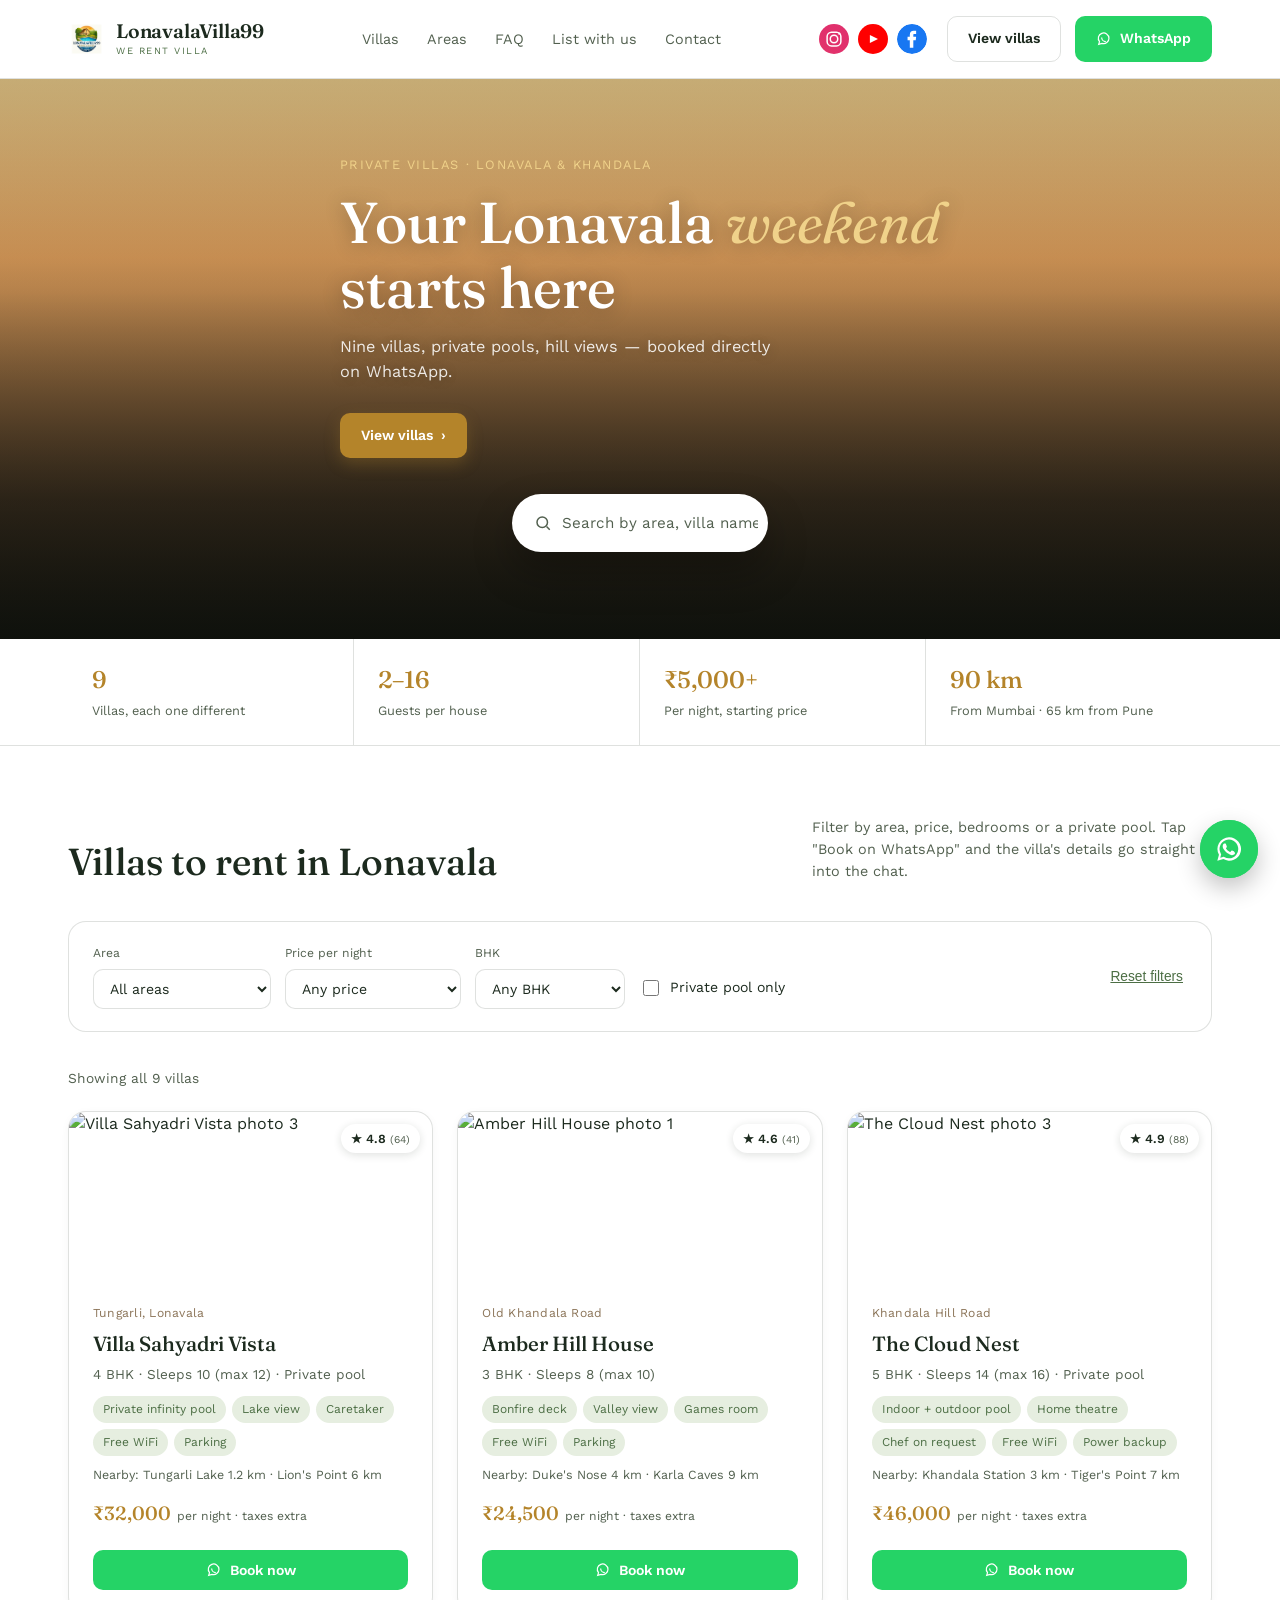
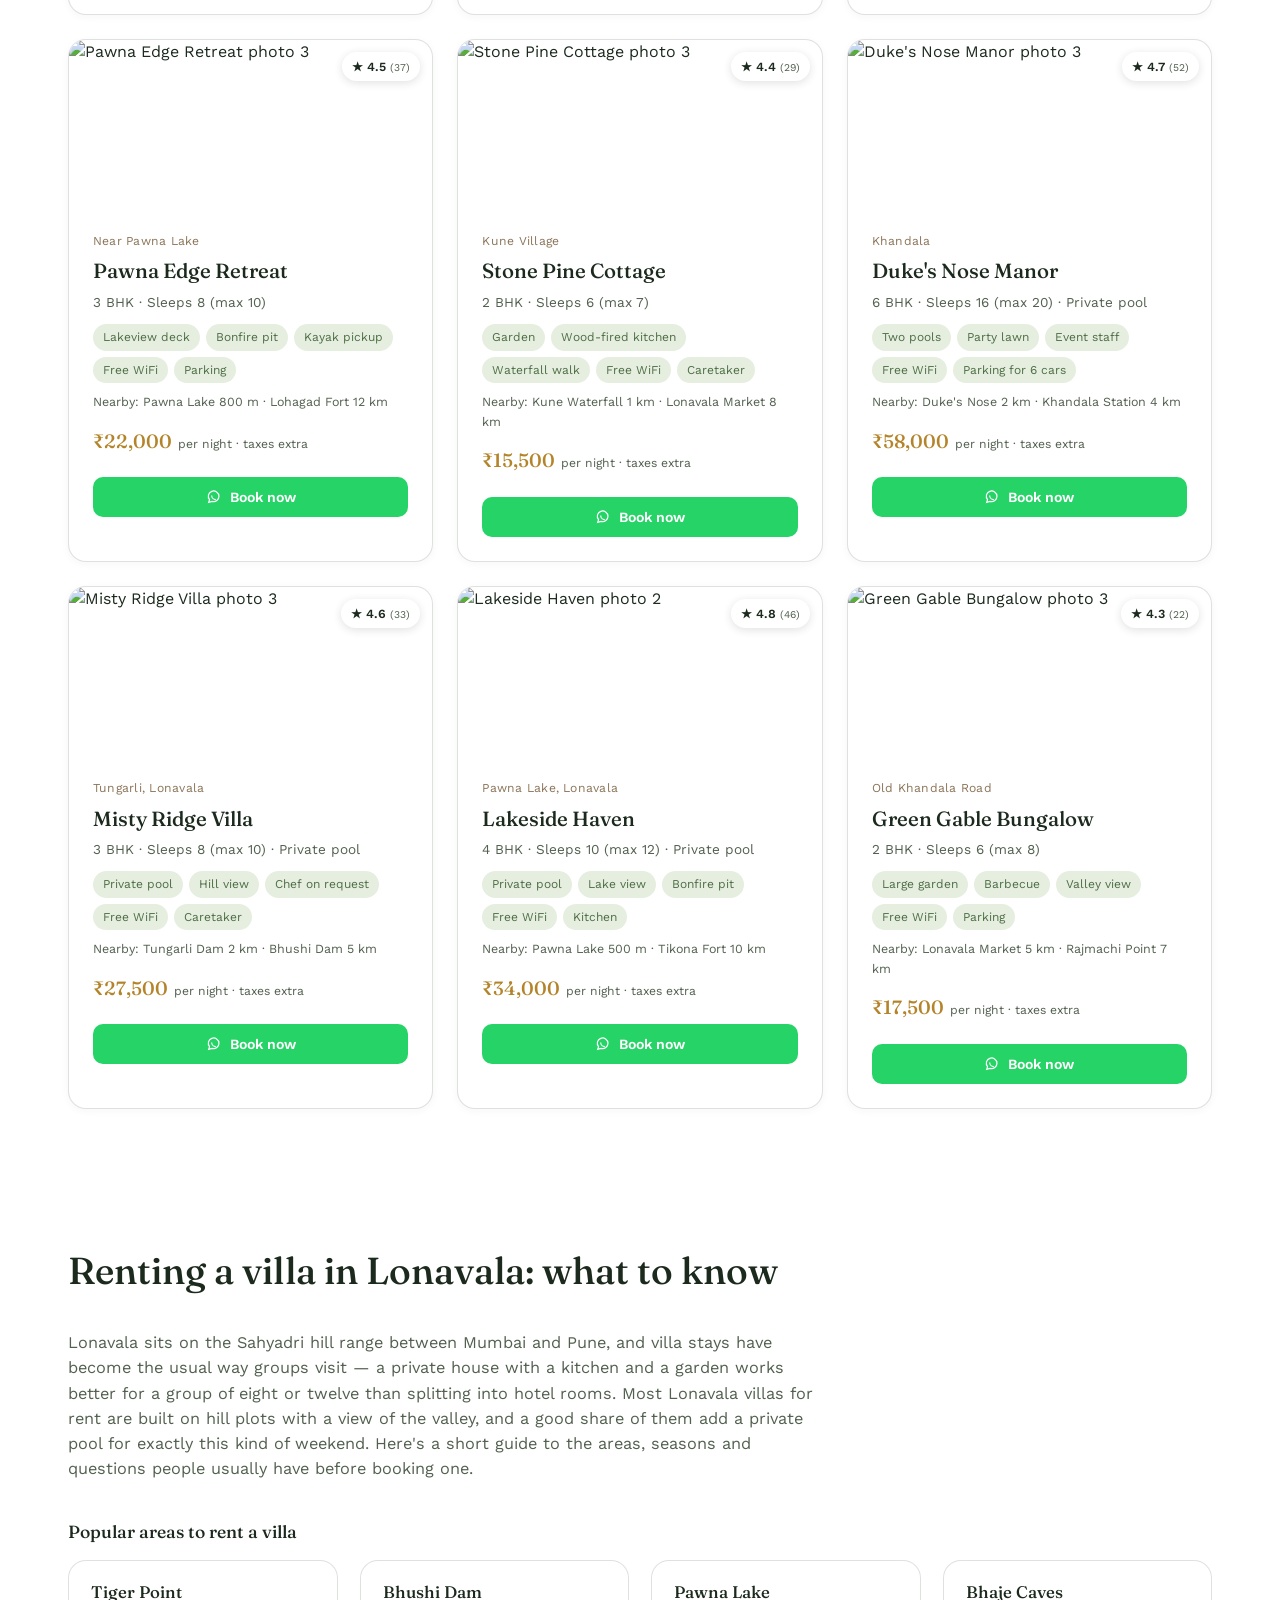
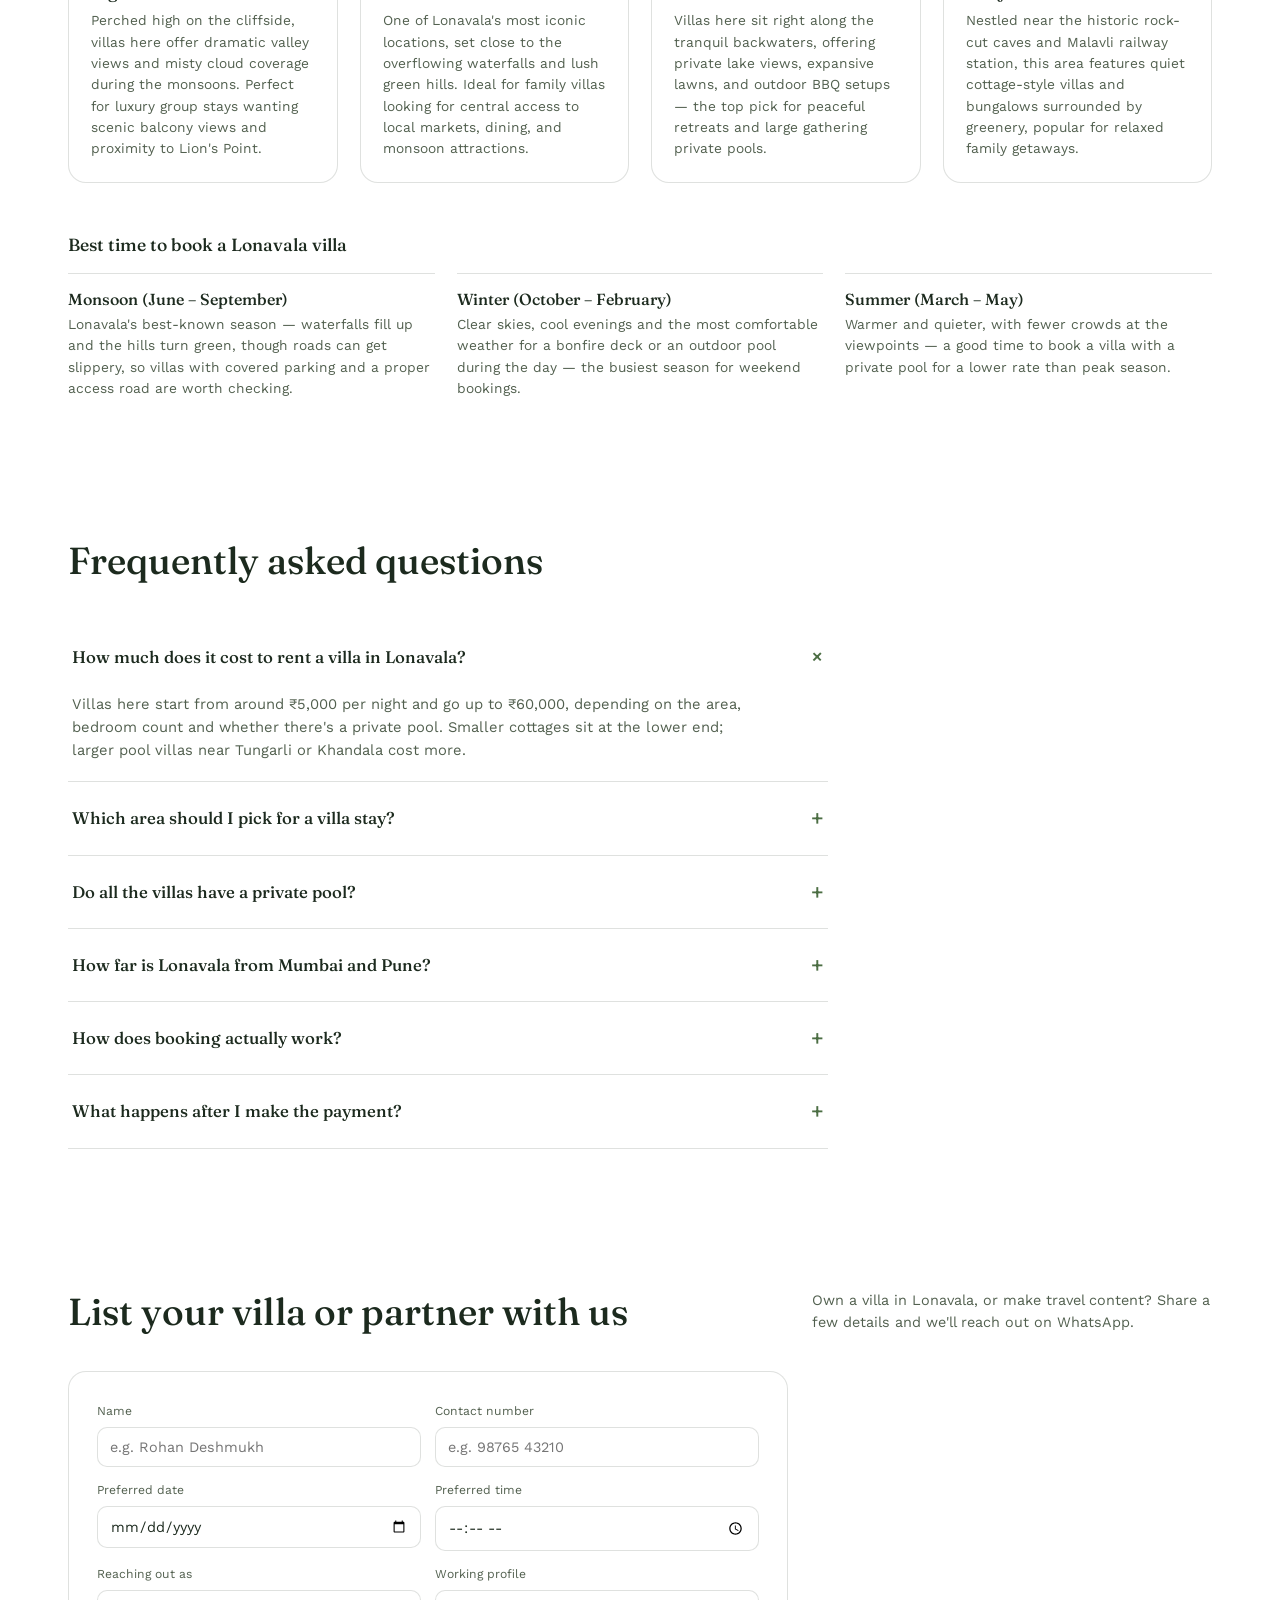
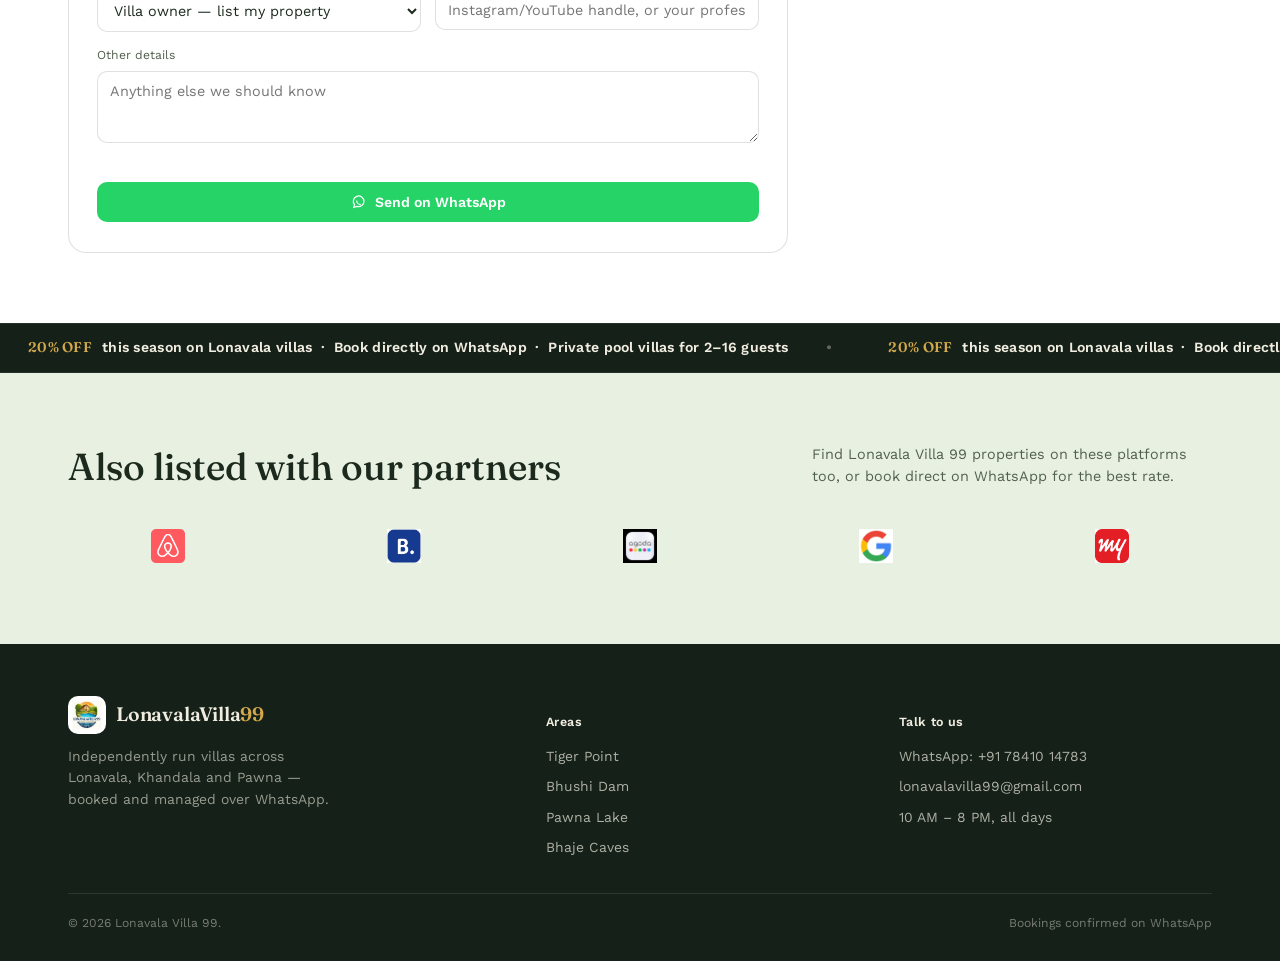
==== commit 33e3ba3e: "Update index.html" ====
--- a/index.html
+++ b/index.html
@@ -628,7 +628,7 @@
     <p class="sr-only">Villas in Lonavala for rent — private pool villas near Tungarli, Old Khandala Road, Pawna Lake and Kune Village, bookable directly on WhatsApp.</p>
     <!-- HERO IMAGE: change src below to your own photo (e.g. hero/hero-bg.jpg). The gradient behind it is the fallback if the file is missing. -->
     <div class="hero-photo-bg">
-      <img src="hero/hero-bg.jpg" alt="" onerror="this.style.display='none'">
+      <img src="logo/hero-bg.jpg" alt="" onerror="this.style.display='none'">
     </div>
     <div class="hero-photo-overlay" aria-hidden="true"></div>
     <div class="hero-photo-content wrap">
@@ -889,7 +889,7 @@
       <div>
         <div class="brand">
           <img class="logo" src="logo/logo.jpg" alt="Lonavala Villa 99 logo" width="38" height="38">
-          <span class="brand-text"><span class="mark">Lonavala Villa <span class="n99">99</span></span></span>
+          <span class="brand-text"><span class="mark">LonavalaVilla<span class="n99">99</span></span></span>
         </div>
         <p style="max-width:280px;color:rgba(240,236,223,0.6)">Independently run villas across Lonavala, Khandala and Pawna — booked and managed over WhatsApp.</p>
       </div>
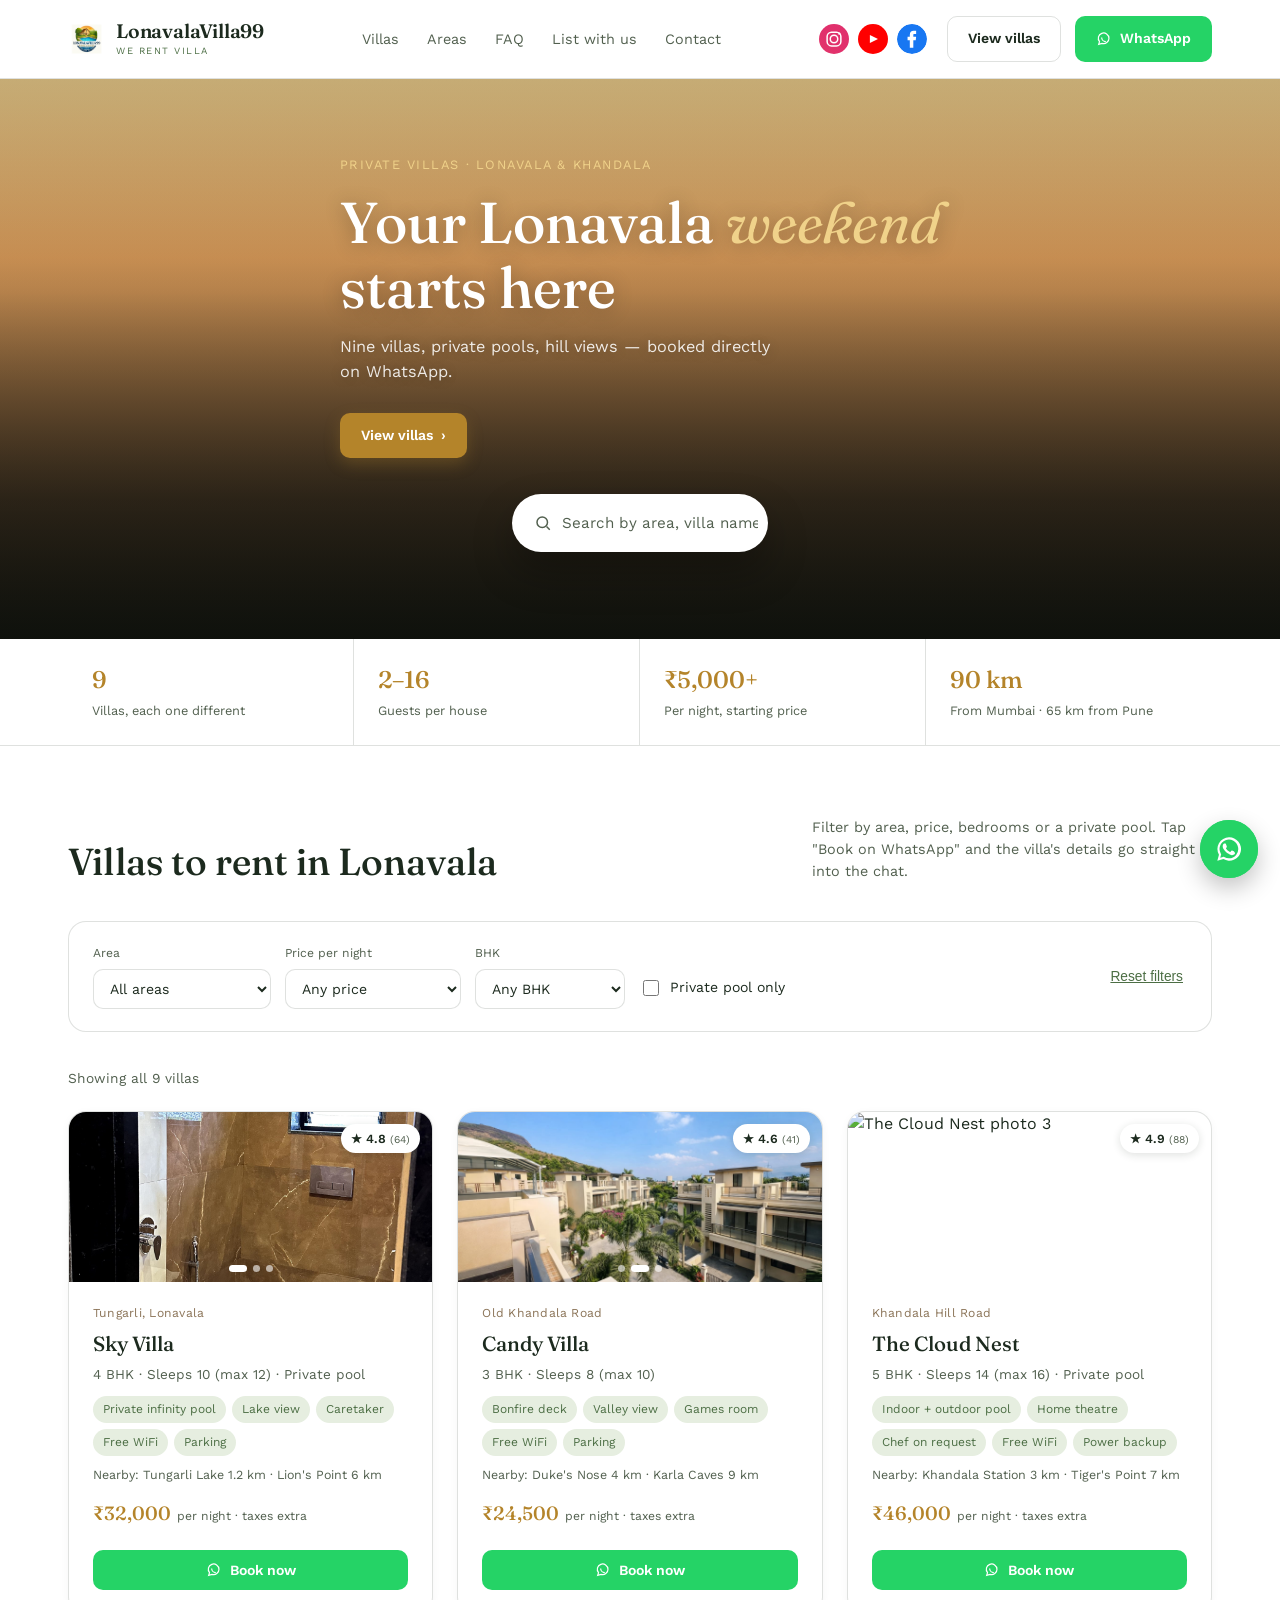
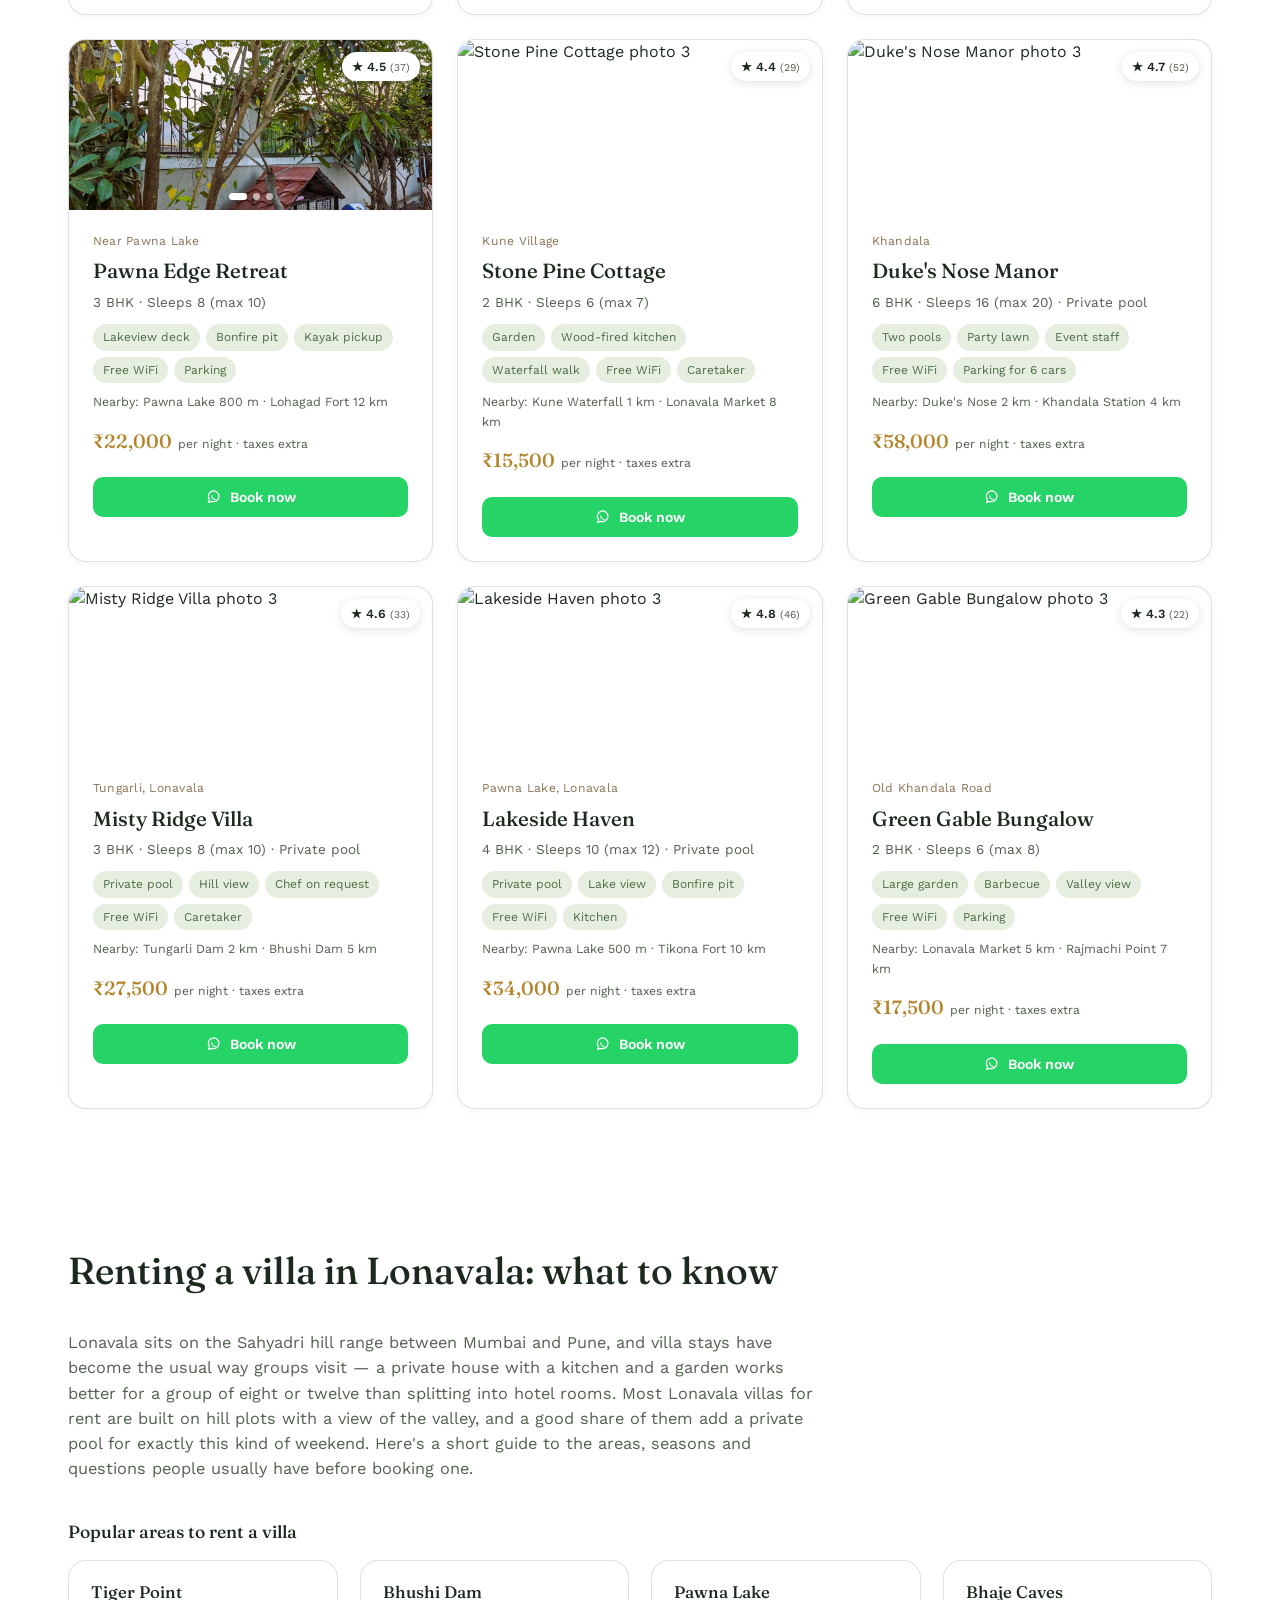
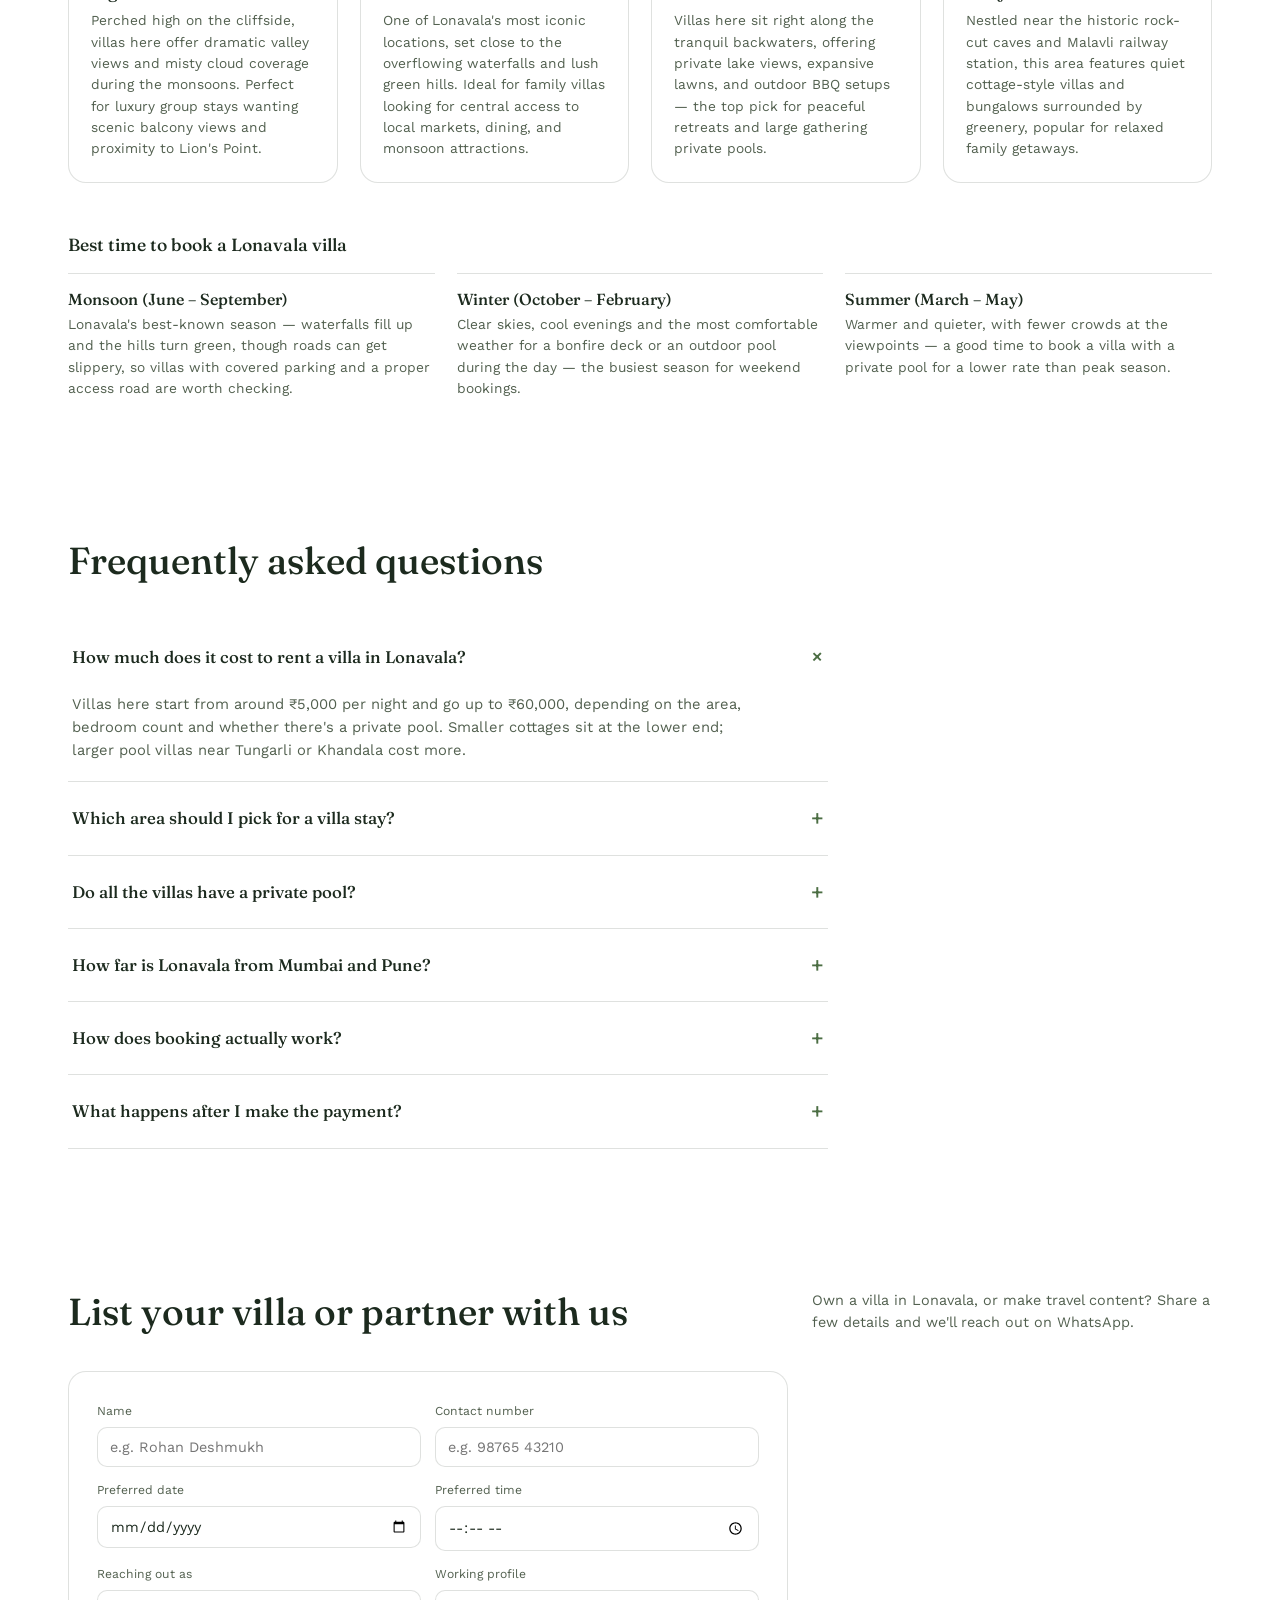
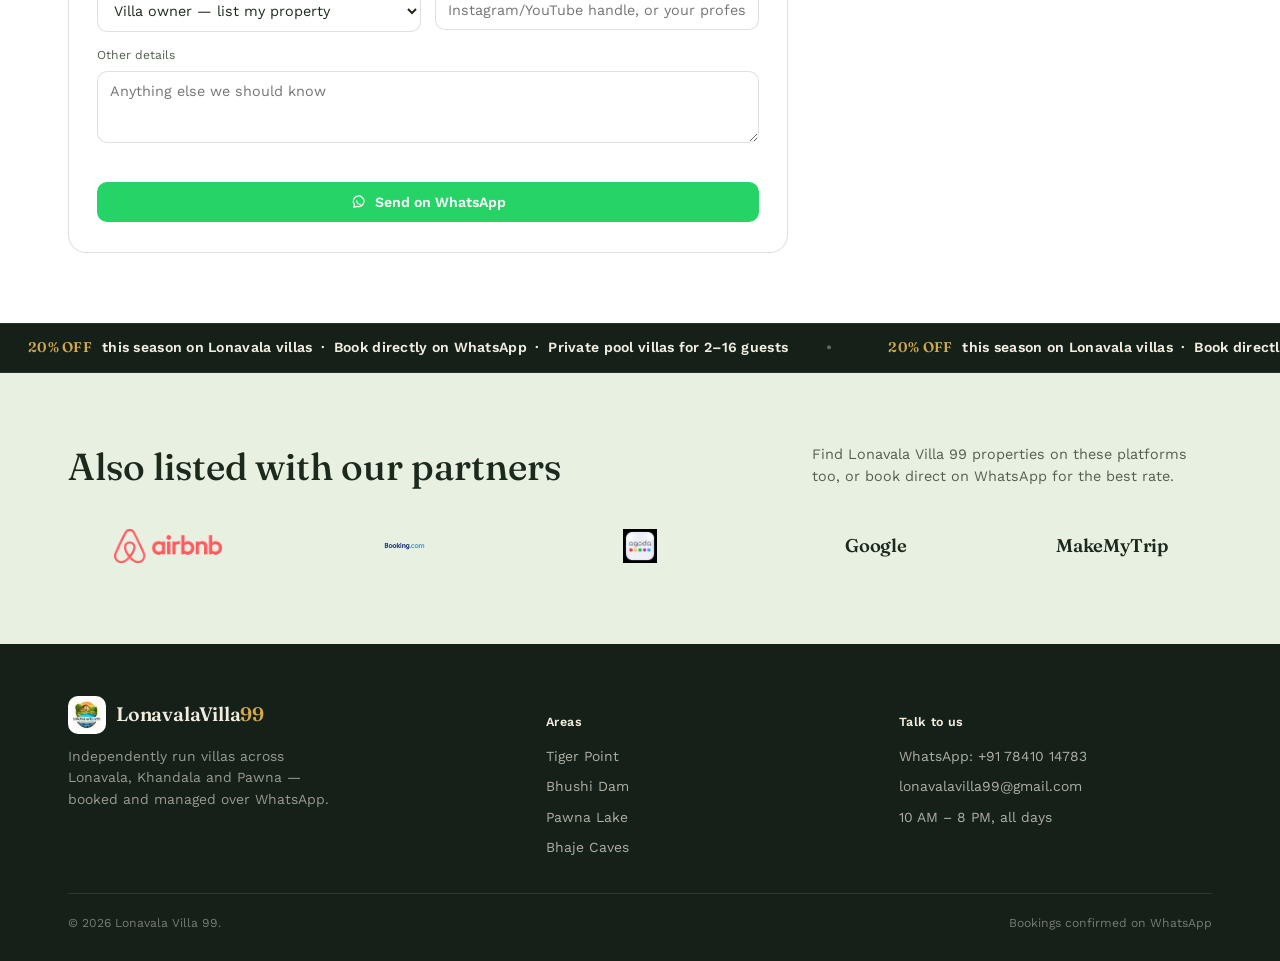
==== commit 1624cf78: "Update index.html" ====
--- a/index.html
+++ b/index.html
@@ -990,16 +990,16 @@
   const WHATSAPP_NUMBER = "917841014783";
 
   const VILLAS = [
-    { slug:"villa-sahyadri-vista", name:"Villa Sahyadri Vista", area:"Tungarli", locality:"Tungarli, Lonavala", bhk:4, guests:10, maxGuests:12, pool:true,
+    { slug:"sky-villa", name:"Sky Villa", area:"Tungarli", locality:"Tungarli, Lonavala", bhk:4, guests:10, maxGuests:12, pool:true,
       rating:4.8, reviews:64, nearby:"Tungarli Lake 1.2 km · Lion's Point 6 km",
       amenities:["Private infinity pool","Lake view","Caretaker","Free WiFi","Parking"], priceValue:32000 },
-    { slug:"amber-hill-house", name:"Amber Hill House", area:"Old Khandala Road", locality:"Old Khandala Road", bhk:3, guests:8, maxGuests:10, pool:false,
+    { slug:"candy-villa", name:"Candy Villa", area:"Old Khandala Road", locality:"Old Khandala Road", bhk:3, guests:8, maxGuests:10, pool:false,
       rating:4.6, reviews:41, nearby:"Duke's Nose 4 km · Karla Caves 9 km",
       amenities:["Bonfire deck","Valley view","Games room","Free WiFi","Parking"], priceValue:24500 },
-    { slug:"the-cloud-nest", name:"The Cloud Nest", area:"Khandala", locality:"Khandala Hill Road", bhk:5, guests:14, maxGuests:16, pool:true,
+    { slug:"plam-villa", name:"The Cloud Nest", area:"Khandala", locality:"Khandala Hill Road", bhk:5, guests:14, maxGuests:16, pool:true,
       rating:4.9, reviews:88, nearby:"Khandala Station 3 km · Tiger's Point 7 km",
       amenities:["Indoor + outdoor pool","Home theatre","Chef on request","Free WiFi","Power backup"], priceValue:46000 },
-    { slug:"pawna-edge-retreat", name:"Pawna Edge Retreat", area:"Pawna Lake", locality:"Near Pawna Lake", bhk:3, guests:8, maxGuests:10, pool:false,
+    { slug:"tiny-villa", name:"Pawna Edge Retreat", area:"Pawna Lake", locality:"Near Pawna Lake", bhk:3, guests:8, maxGuests:10, pool:false,
       rating:4.5, reviews:37, nearby:"Pawna Lake 800 m · Lohagad Fort 12 km",
       amenities:["Lakeview deck","Bonfire pit","Kayak pickup","Free WiFi","Parking"], priceValue:22000 },
     { slug:"stone-pine-cottage", name:"Stone Pine Cottage", area:"Kune Village", locality:"Kune Village", bhk:2, guests:6, maxGuests:7, pool:false,
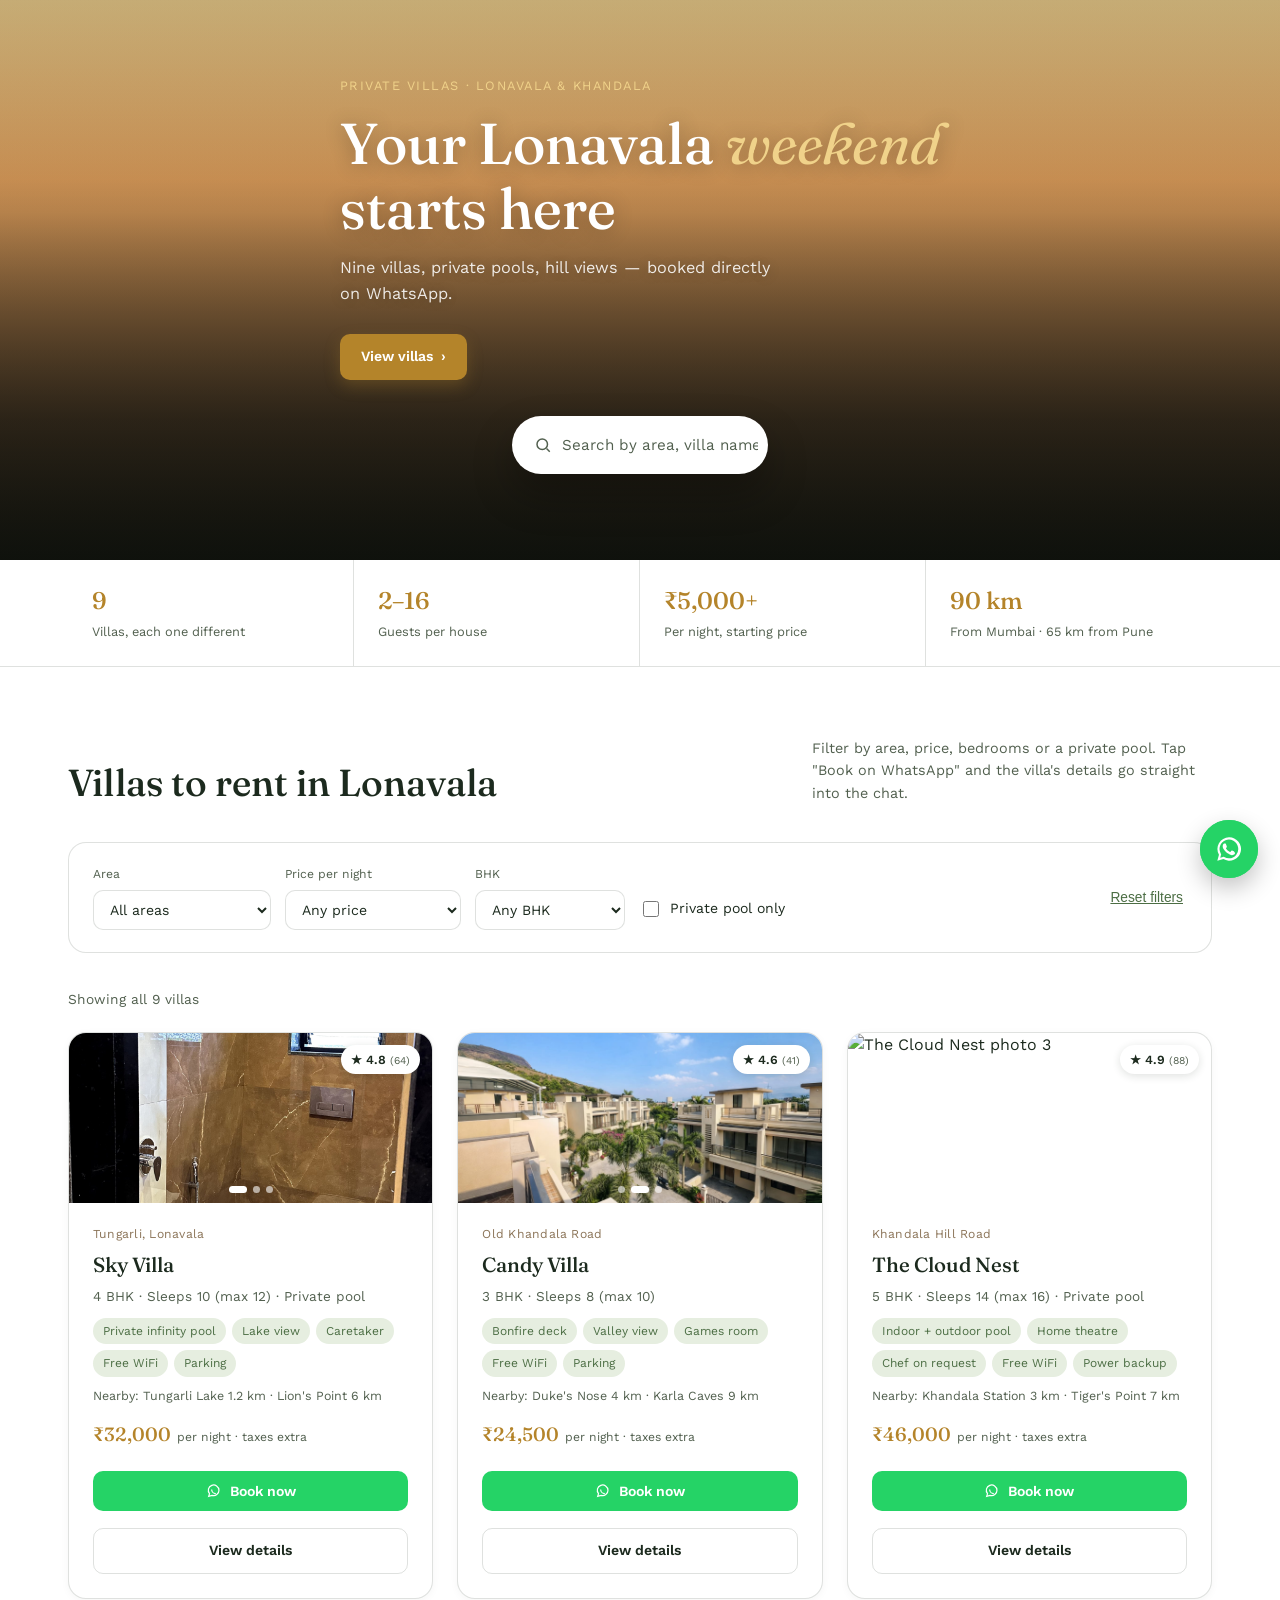
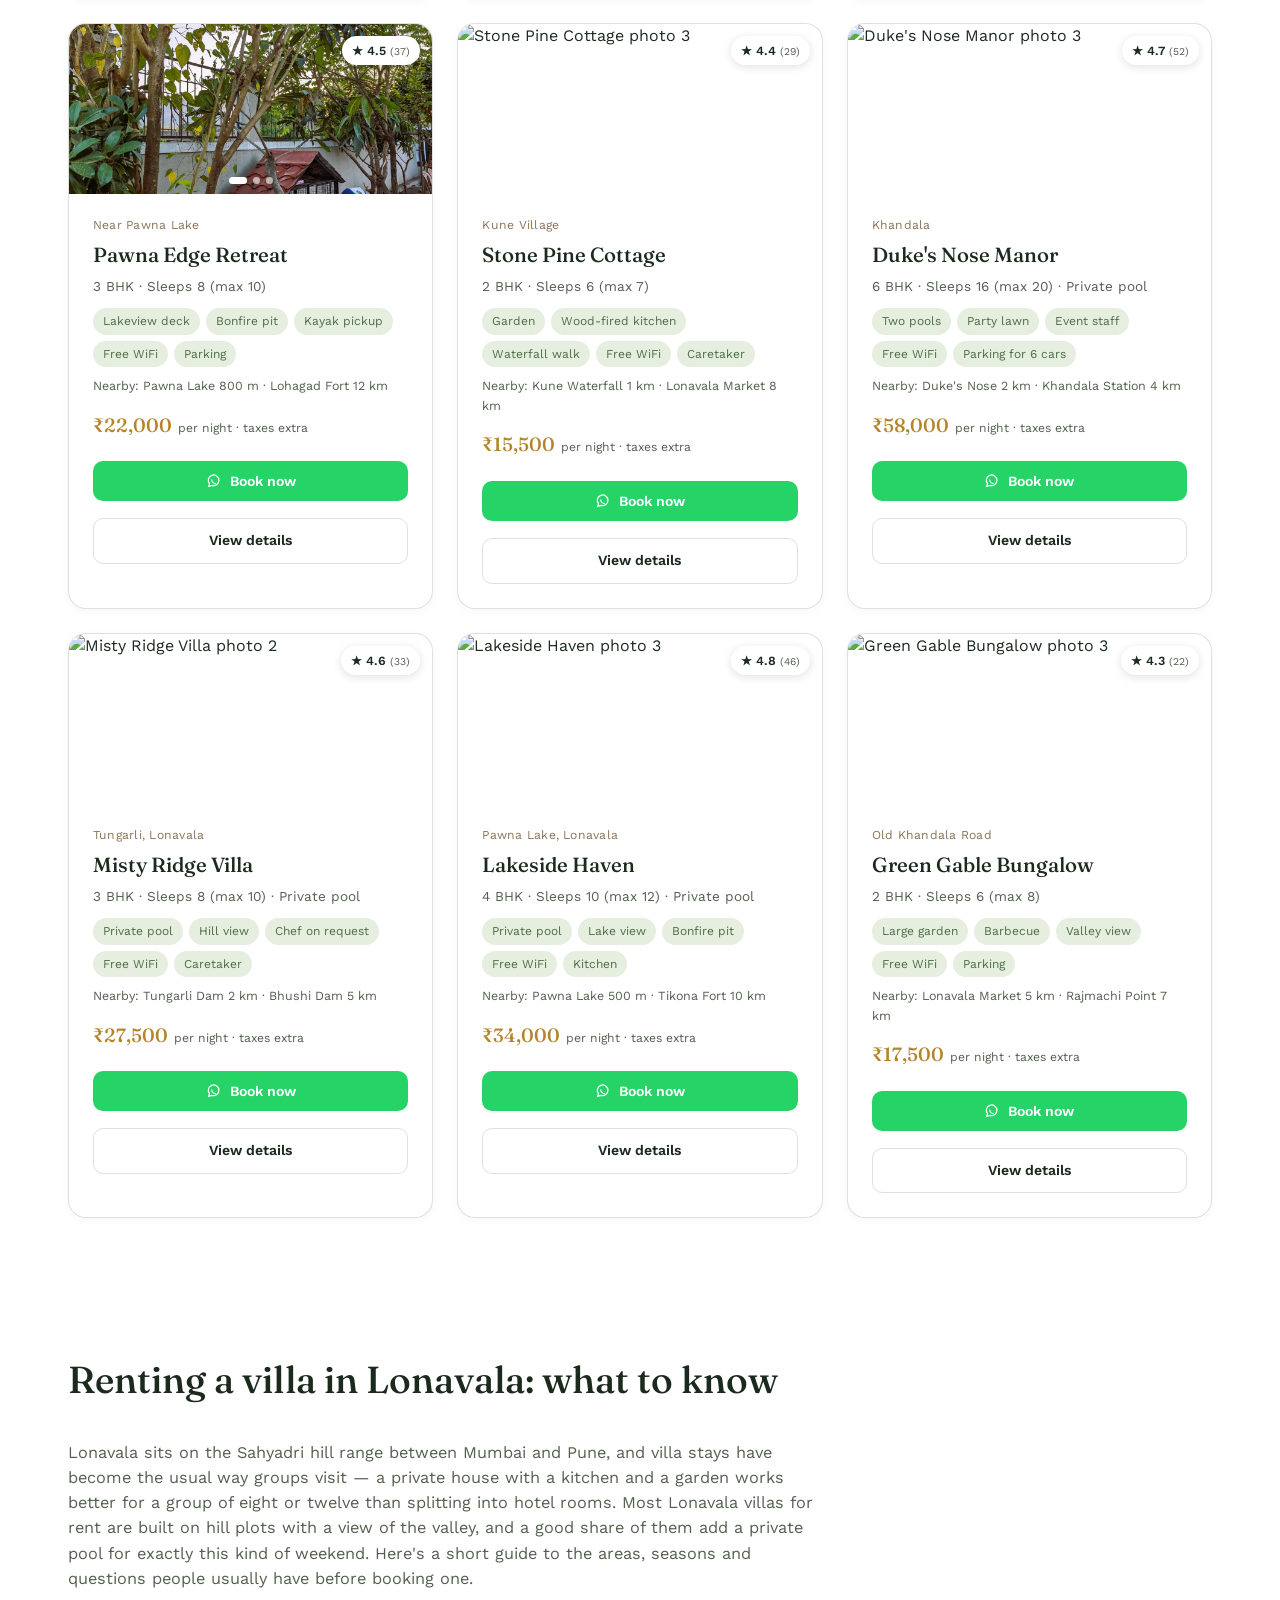
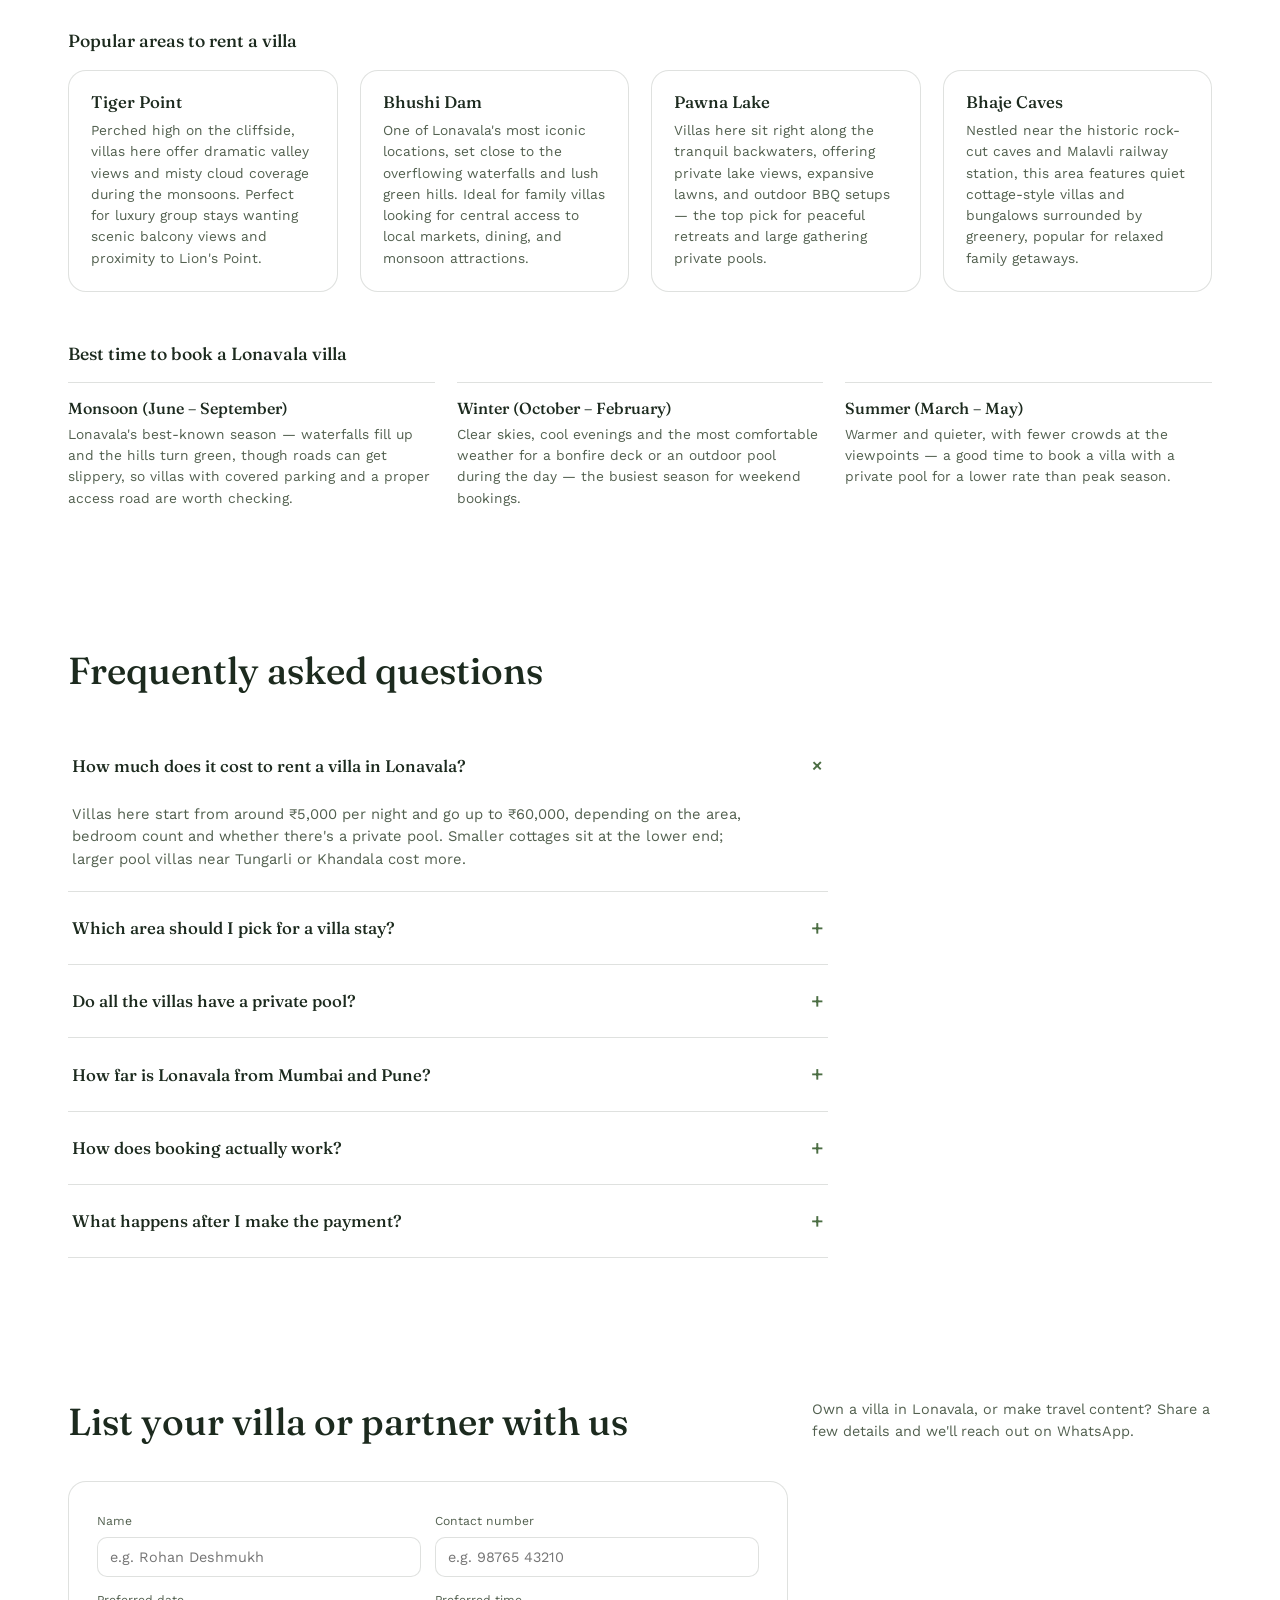
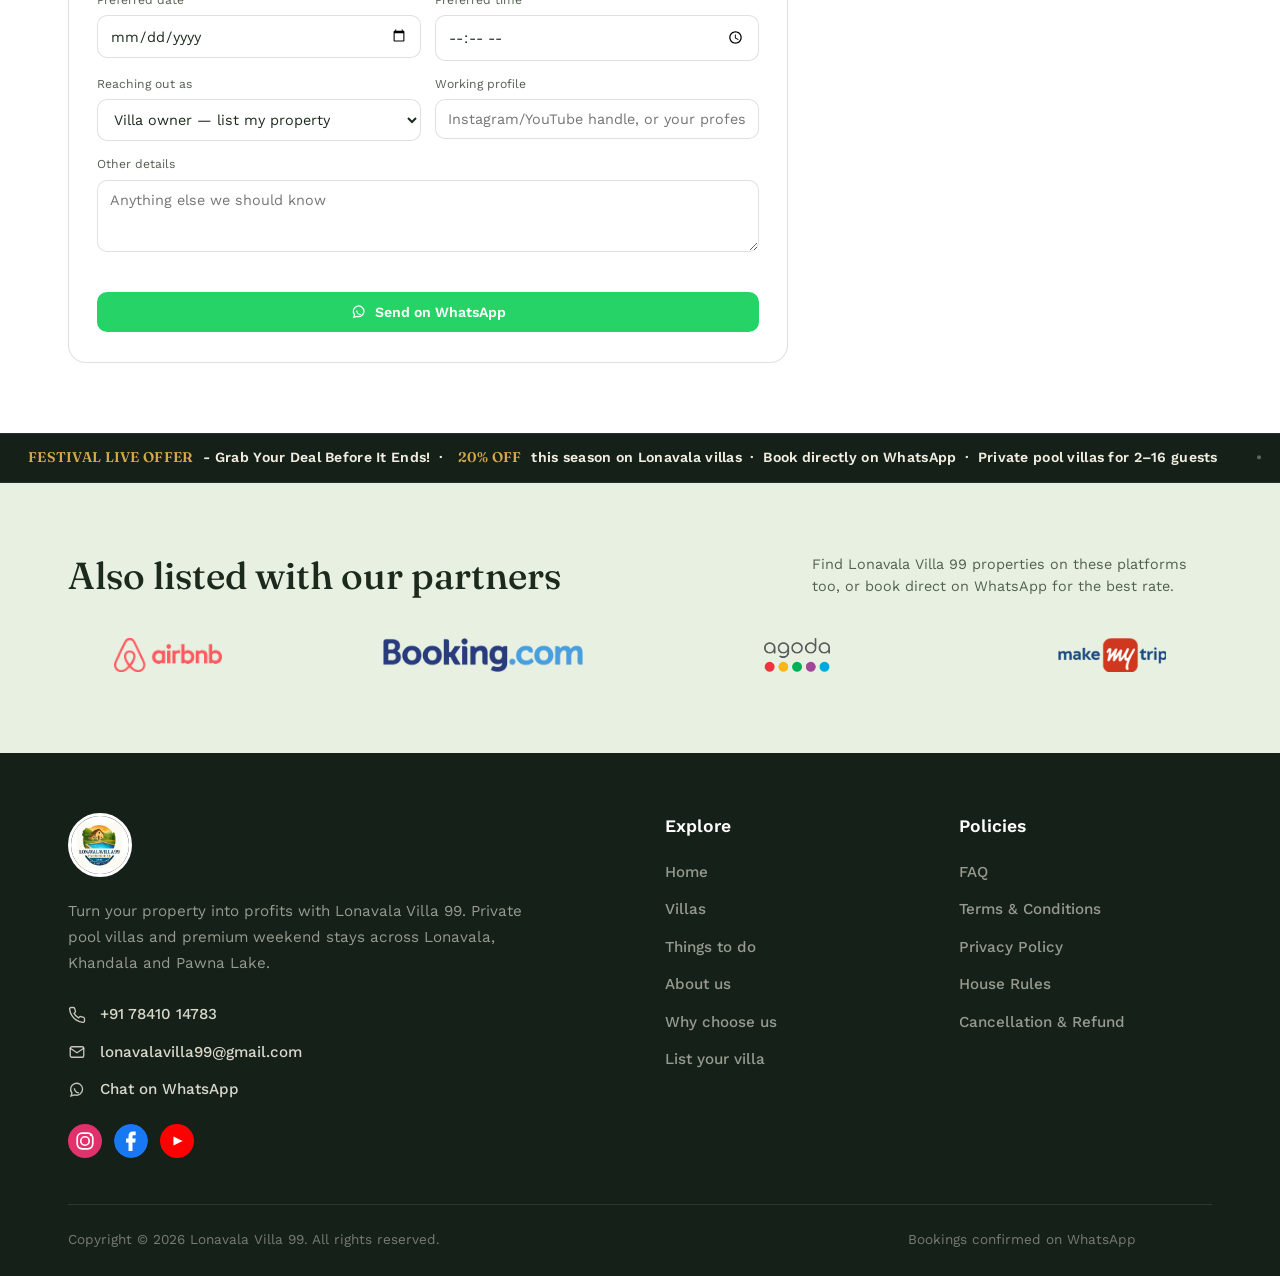
==== commit 5bb28104: "Update index.html" ====
--- a/index.html
+++ b/index.html
@@ -32,8 +32,8 @@
   "@context": "https://schema.org",
   "@type": "ItemList",
   "itemListElement": [
-    {"@type":"ListItem","position":1,"item":{"@type":"LodgingBusiness","name":"Villa Sahyadri Vista","address":"Tungarli, Lonavala"}},
-    {"@type":"ListItem","position":2,"item":{"@type":"LodgingBusiness","name":"Amber Hill House","address":"Old Khandala Road, Lonavala"}},
+    {"@type":"ListItem","position":1,"item":{"@type":"LodgingBusiness","name":"Sky Villa","address":"Tungarli, Lonavala"}},
+    {"@type":"ListItem","position":2,"item":{"@type":"LodgingBusiness","name":"Candy Villa","address":"Old Khandala Road, Lonavala"}},
     {"@type":"ListItem","position":3,"item":{"@type":"LodgingBusiness","name":"The Cloud Nest","address":"Khandala"}},
     {"@type":"ListItem","position":4,"item":{"@type":"LodgingBusiness","name":"Pawna Edge Retreat","address":"Pawna Lake, Lonavala"}},
     {"@type":"ListItem","position":5,"item":{"@type":"LodgingBusiness","name":"Stone Pine Cottage","address":"Kune Village, Lonavala"}},
@@ -58,577 +58,18 @@
   ]
 }
 </script>
-<style>
-  :root{
-    --page-bg:#FFFFFF;
-    --surface:#FFFFFF;
-    --ink-900:#1C2A1E;
-    --ink-600:#52604F;
-    --line:rgba(28,42,30,0.14);
-    --moss-600:#4C6E44;
-    --moss-100:#E6EEE0;
-    --brass-500:#B4842A;
-    --brass-100:#F5E7C6;
-    --stone-500:#8B7458;
-    --stone-100:#EFE5D5;
-    --sage-100:#E8F0E2;
-    --wa-green:#25D366;
-    --wa-green-hover:#1FBE5C;
-    --footer-bg:#152018;
-    --footer-text:#F0ECDF;
-    --radius-m:18px;
-    --radius-s:10px;
-  }
-
-  *{box-sizing:border-box;}
-  html{scroll-behavior:smooth;}
-  body{
-    margin:0;
-    background:var(--page-bg);
-    color:var(--ink-900);
-    font-family:'Work Sans', sans-serif;
-    line-height:1.55;
-    -webkit-font-smoothing:antialiased;
-  }
-  h1,h2,h3{
-    font-family:'Fraunces', serif;
-    font-weight:500;
-    line-height:1.15;
-    margin:0;
-    color:inherit;
-  }
-  p{margin:0;}
-  a{color:inherit;}
-  .wrap{max-width:1200px;margin:0 auto;padding:0 28px;}
-  ::selection{background:var(--brass-500);color:#fff;}
-  :focus-visible{outline:2px solid var(--brass-500);outline-offset:3px;}
-  .sr-only{position:absolute;width:1px;height:1px;overflow:hidden;clip:rect(0 0 0 0);white-space:nowrap;}
-  @media (prefers-reduced-motion: reduce){
-    *{animation-duration:0.01ms !important; animation-iteration-count:1 !important; transition-duration:0.01ms !important; scroll-behavior:auto !important;}
-  }
-
-  /* ---------- NAV ---------- */
-  header.site-nav{
-    position:sticky;top:0;z-index:50;
-    background:rgba(255,255,255,0.86);
-    backdrop-filter:blur(10px);
-    border-bottom:1px solid var(--line);
-  }
-  .nav-inner{display:flex;align-items:center;justify-content:space-between;padding:16px 28px;max-width:1200px;margin:0 auto;}
-  .brand{display:flex;align-items:baseline;gap:8px;text-decoration:none;color:var(--ink-900);}
-  .brand .mark{font-family:'Fraunces', serif;font-size:1.3rem;font-style:italic;}
-  .brand .place{font-size:0.68rem;letter-spacing:0.07em;color:var(--brass-500);}
-  nav.links{display:flex;gap:28px;font-size:0.9rem;}
-  nav.links a{text-decoration:none;color:var(--ink-600);transition:color .15s ease;}
-  nav.links a:hover{color:var(--ink-900);}
-  .nav-cta{display:flex;align-items:center;gap:14px;}
-  .btn{
-    display:inline-flex;align-items:center;gap:8px;
-    font-family:'Work Sans', sans-serif;font-weight:600;font-size:0.88rem;
-    padding:11px 20px;border-radius:var(--radius-s);border:1px solid transparent;
-    cursor:pointer;text-decoration:none;
-    transition:transform .15s ease, background .15s ease;
-  }
-  .btn:active{transform:translateY(1px);}
-  .btn-brass{background:var(--brass-500);color:#fff;box-shadow:0 6px 16px rgba(180,132,42,0.28);}
-  .btn-brass:hover{background:#9c7124;box-shadow:0 8px 20px rgba(180,132,42,0.34);transform:translateY(-1px);}
-  .btn-outline{background:transparent;border-color:var(--line);color:var(--ink-900);}
-  .btn-outline:hover{border-color:var(--moss-600);color:var(--moss-600);}
-  .btn-wa{background:var(--wa-green);color:#fff;}
-  .btn-wa:hover{background:var(--wa-green-hover);}
-  .btn-wa svg{width:16px;height:16px;flex:none;}
-  .btn-block{width:100%;justify-content:center;}
-  .hamburger{display:none;background:none;border:none;cursor:pointer;padding:6px;}
-  .hamburger span{display:block;width:22px;height:2px;background:var(--ink-900);margin:5px 0;}
-
-  section{padding:70px 0;}
-  .section-head{display:flex;justify-content:space-between;align-items:flex-end;gap:24px;margin-bottom:38px;flex-wrap:wrap;}
-  .section-head h2{font-size:clamp(1.7rem, 3.2vw, 2.35rem);}
-  .section-tag{color:var(--ink-600);font-size:0.9rem;max-width:400px;}
-
-  /* ---------- PHOTO HERO ---------- */
-  .hero-photo{
-    position:relative;
-    min-height:560px;
-    display:flex;
-    flex-direction:column;
-    justify-content:center;
-    overflow:hidden;
-    color:#fff;
-    padding:76px 0 86px;
-  }
-  .hero-photo-bg{
-    position:absolute;inset:0;
-    background:linear-gradient(180deg,#EFCE8C 0%,#E2A05C 32%,#4A3522 75%,#1C150E 100%);
-  }
-  .hero-photo-bg img{position:absolute;inset:0;width:100%;height:100%;object-fit:cover;}
-  .hero-photo-overlay{
-    position:absolute;inset:0;
-    background:linear-gradient(180deg, rgba(10,16,12,0.18) 0%, rgba(10,16,12,0.12) 38%, rgba(10,16,12,0.72) 100%);
-  }
-  .hero-photo-content{position:relative;z-index:2;}
-  .hero-photo-eyebrow{font-size:0.8rem;letter-spacing:0.12em;color:#F0D28A;margin-bottom:16px;}
-  .hero-photo-title{
-    font-family:'Fraunces', serif;font-weight:500;
-    font-size:clamp(2.2rem, 6vw, 3.6rem);line-height:1.12;
-    text-shadow:0 2px 20px rgba(0,0,0,0.3);margin-bottom:14px;
-  }
-  .hero-photo-title em{font-style:italic;color:#F0D28A;font-weight:400;}
-  .hero-photo-sub{font-size:1.02rem;color:rgba(255,255,255,0.88);max-width:440px;margin-bottom:28px;text-shadow:0 1px 12px rgba(0,0,0,0.25);}
-  .hero-photo-cta{display:inline-flex;}
-  .hero-search{position:relative;z-index:3;margin-top:36px;}
-  .hero-search-bar{
-    background:#fff;border-radius:999px;
-    box-shadow:0 20px 40px rgba(0,0,0,0.28);
-    padding:9px 10px 9px 22px;
-    display:flex;align-items:center;gap:10px;
-    max-width:560px;
-  }
-  .hero-search-bar svg{width:18px;height:18px;color:var(--ink-600);flex:none;}
-  .hero-search-bar input{
-    border:none;outline:none;flex:1;background:transparent;
-    font-family:'Work Sans', sans-serif;font-size:0.95rem;color:var(--ink-900);padding:11px 0;
-  }
-  .hero-search-bar input::placeholder{color:var(--ink-600);}
-  @media (max-width:720px){
-    .hero-photo{min-height:460px;padding:70px 0 54px;}
-    .hero-search{margin-top:24px;}
-  }
-
-  /* ---------- QUICK STATS STRIP ---------- */
-  .info-strip{background:var(--surface);border-bottom:1px solid var(--line);}
-  .info-strip-inner{display:flex;flex-wrap:wrap;}
-  .info-item{flex:1 1 170px;padding:22px 24px;border-right:1px solid var(--line);}
-  .info-item:last-child{border-right:none;}
-  .info-item b{font-family:'Fraunces', serif;font-size:1.5rem;font-weight:500;color:var(--brass-500);display:block;}
-  .info-item span{font-size:0.8rem;color:var(--ink-600);}
-  @media (max-width:720px){
-    .info-item{flex:1 1 50%;border-right:none;border-bottom:1px solid var(--line);}
-  }
-
-  /* ---------- BENTO (legacy, unused by current hero) ---------- */
-  .hero{padding-top:44px;padding-bottom:20px;}
-  .bento{
-    display:grid;
-    grid-template-columns:repeat(4, 1fr);
-    grid-template-areas:
-      "a a b b"
-      "a a c d"
-      "e e f f";
-    grid-auto-rows:132px;
-    gap:18px;
-  }
-  .bento > *{
-    border-radius:var(--radius-m);
-    padding:26px;
-    border:1px solid var(--line);
-    display:flex;
-    flex-direction:column;
-    justify-content:center;
-    overflow:hidden;
-    position:relative;
-    box-shadow:0 2px 10px rgba(28,42,30,0.05);
-    transition:box-shadow .2s ease, transform .2s ease;
-  }
-  .bento > *:hover{box-shadow:0 10px 24px rgba(28,42,30,0.10);transform:translateY(-2px);}
-  .bento-a{grid-area:a;background:var(--surface);justify-content:flex-start;gap:18px;}
-  .bento-a .eyebrow{color:var(--brass-500);font-size:0.8rem;letter-spacing:0.01em;}
-  .bento-a h1{font-size:clamp(1.9rem, 3.3vw, 2.7rem);letter-spacing:-0.01em;}
-  .bento-a h1 em{font-style:italic;color:var(--moss-600);font-weight:400;}
-  .bento-a p{color:var(--ink-600);font-size:1rem;max-width:440px;}
-  .bento-a .ctas{display:flex;gap:12px;flex-wrap:wrap;margin-top:4px;}
-  .bento-b{grid-area:b;background:var(--moss-100);padding:0;}
-  .bento-b svg{width:100%;height:100%;}
-  .bento-c{grid-area:c;background:var(--brass-100);}
-  .bento-d{grid-area:d;background:var(--stone-100);}
-  .bento-c b{font-family:'Fraunces', serif;font-size:1.7rem;font-weight:500;display:block;color:var(--brass-500);}
-  .bento-d b{font-family:'Fraunces', serif;font-size:1.7rem;font-weight:500;display:block;color:var(--stone-500);}
-  .bento-c span, .bento-d span{font-size:0.78rem;color:var(--ink-600);}
-  .bento-e{grid-area:e;background:var(--footer-bg);border:1px solid var(--footer-bg);color:var(--footer-text);flex-direction:row;align-items:center;gap:16px;}
-  .bento-e svg{width:34px;height:34px;flex:none;color:var(--wa-green);}
-  .bento-e strong{font-family:'Fraunces', serif;font-size:1.1rem;font-weight:500;display:block;}
-  .bento-e span{font-size:0.82rem;color:rgba(240,236,223,0.72);}
-  .bento-f{grid-area:f;background:var(--sage-100);flex-direction:row;align-items:center;gap:14px;}
-  .bento-f svg{width:30px;height:30px;flex:none;color:var(--moss-600);}
-  .bento-f strong{font-size:0.95rem;display:block;}
-  .bento-f span{font-size:0.8rem;color:var(--ink-600);}
-
-  @media (max-width:860px){
-    .bento{grid-template-columns:1fr;grid-template-areas:"a" "b" "c" "d" "e" "f";grid-auto-rows:auto;}
-    .bento-b{height:150px;}
-    .bento-c, .bento-d{height:100px;}
-  }
-
-  /* ---------- FILTERS ---------- */
-  .filters{
-    display:flex;
-    flex-wrap:wrap;
-    gap:14px;
-    align-items:flex-end;
-    background:var(--surface);
-    border:1px solid var(--line);
-    border-radius:var(--radius-m);
-    padding:22px 24px;
-    margin-bottom:36px;
-  }
-  .filter-field{display:flex;flex-direction:column;gap:6px;min-width:150px;}
-  .filter-field label{font-size:0.76rem;color:var(--ink-600);}
-  .filter-field select{
-    background:var(--page-bg);
-    border:1px solid var(--line);
-    border-radius:var(--radius-s);
-    padding:10px 12px;
-    font-family:'Work Sans', sans-serif;
-    font-size:0.88rem;
-    color:var(--ink-900);
-  }
-  .filter-check{display:flex;align-items:center;gap:8px;padding-bottom:10px;font-size:0.88rem;}
-  .filter-check input{width:16px;height:16px;accent-color:var(--moss-600);}
-  .filter-reset{margin-left:auto;align-self:center;background:none;border:none;color:var(--moss-600);font-size:0.86rem;cursor:pointer;text-decoration:underline;padding:10px 4px;}
-  .results-count{font-size:0.86rem;color:var(--ink-600);margin-bottom:22px;}
-
-  /* ---------- VILLA BENTO GRID ---------- */
-  .villa-grid{
-    display:grid;
-    grid-template-columns:repeat(3, 1fr);
-    gap:24px;
-  }
-  .villa-card{
-    background:var(--surface);
-    border:1px solid var(--line);
-    border-radius:var(--radius-m);
-    overflow:hidden;
-    display:flex;
-    flex-direction:column;
-    box-shadow:0 2px 8px rgba(28,42,30,0.04);
-    transition:box-shadow .2s ease, transform .2s ease;
-  }
-  .villa-card:hover{box-shadow:0 20px 36px rgba(19,31,23,0.13);transform:translateY(-4px);}
-  .villa-card.lg{grid-column:span 2;}
-  .villa-card.lg .villa-art{height:230px;}
-  .villa-art{height:170px;display:flex;align-items:center;justify-content:center;}
-  .villa-art svg{width:100%;height:100%;display:block;}
-  .villa-body{padding:22px 24px 24px;display:flex;flex-direction:column;gap:9px;flex:1;}
-  .villa-loc{font-size:0.76rem;color:var(--stone-500);letter-spacing:0.02em;}
-  .villa-card h3{font-size:1.28rem;}
-  .villa-meta{font-size:0.85rem;color:var(--ink-600);}
-  .villa-amenities{font-size:0.82rem;color:var(--ink-600);}
-  .villa-price-row{display:flex;align-items:baseline;gap:6px;margin-top:6px;}
-  .villa-price-row b{font-family:'Fraunces', serif;font-size:1.2rem;font-weight:500;color:var(--brass-500);}
-  .villa-price-row span{font-size:0.76rem;color:var(--ink-600);}
-  .villa-body .btn{margin-top:12px;}
-  .no-results{
-    grid-column:1 / -1;
-    text-align:center;
-    padding:56px 20px;
-    color:var(--ink-600);
-    border:1px dashed var(--line);
-    border-radius:var(--radius-m);
-  }
-  @media (max-width:900px){
-    .villa-grid{grid-template-columns:repeat(2,1fr);}
-    .villa-card.lg{grid-column:span 2;}
-  }
-  @media (max-width:620px){
-    .villa-grid{grid-template-columns:1fr;}
-    .villa-card.lg{grid-column:span 1;}
-  }
-
-  /* ---------- PROMO TICKER ---------- */
-  .ticker{
-    background:var(--footer-bg);
-    color:var(--footer-text);
-    overflow:hidden;
-    padding:13px 0;
-    border-top:1px solid rgba(255,255,255,0.08);
-    border-bottom:1px solid rgba(255,255,255,0.08);
-  }
-  .ticker-track{
-    display:flex;
-    width:max-content;
-    animation:tickerScroll 24s linear infinite;
-  }
-  .ticker:hover .ticker-track{animation-play-state:paused;}
-  .ticker-track span{
-    display:flex;
-    align-items:center;
-    gap:10px;
-    font-size:0.88rem;
-    font-weight:600;
-    letter-spacing:0.02em;
-    white-space:nowrap;
-    padding:0 28px;
-  }
-  .ticker-track span b{color:#D4A94B;font-family:'Fraunces', serif;font-weight:600;}
-  .ticker-track span::after{content:"•";margin-left:28px;color:rgba(240,236,223,0.35);}
-  @keyframes tickerScroll{
-    from{transform:translateX(0);}
-    to{transform:translateX(-50%);}
-  }
-
-  /* ---------- PARTNERS ---------- */
-  .partners{background:var(--sage-100);}
-  .partners .section-head{margin-bottom:30px;}
-  .partner-row{
-    display:flex;
-    flex-wrap:wrap;
-    align-items:center;
-    justify-content:space-between;
-    gap:20px;
-  }
-  .partner-logo{
-    display:flex;
-    align-items:center;
-    justify-content:center;
-    height:56px;
-    flex:1 1 150px;
-    max-width:200px;
-    transition:transform .2s ease;
-  }
-  .partner-logo:hover{transform:translateY(-2px);}
-  .partner-logo img{max-height:34px;max-width:100%;object-fit:contain;display:block;}
-  .partner-logo .fallback-text{
-    font-family:'Fraunces', serif;
-    font-size:1.15rem;
-    font-weight:600;
-    color:var(--ink-900);
-    letter-spacing:-0.01em;
-  }
-  @media (max-width:720px){
-    .partner-row{justify-content:center;gap:30px 24px;}
-    .partner-logo{flex:0 0 auto;}
-  }
-
-  /* ---------- SEO GUIDE ---------- */
-  .guide{background:var(--surface);}
-  .guide .wrap > p.lead{max-width:760px;color:var(--ink-600);font-size:1.02rem;margin-bottom:40px;}
-  .area-grid{display:grid;grid-template-columns:repeat(4, 1fr);gap:22px;margin-bottom:52px;}
-  .area-card{background:var(--surface);border:1px solid var(--line);border-radius:var(--radius-m);padding:22px;}
-  .area-card h3{font-size:1.05rem;margin-bottom:8px;}
-  .area-card p{font-size:0.86rem;color:var(--ink-600);}
-  .season-row{display:grid;grid-template-columns:repeat(3,1fr);gap:22px;}
-  .season-card{border-top:1px solid var(--line);padding-top:16px;}
-  .season-card h3{font-size:1rem;margin-bottom:6px;}
-  .season-card p{font-size:0.86rem;color:var(--ink-600);}
-  @media (max-width:900px){.area-grid{grid-template-columns:repeat(2,1fr);}.season-row{grid-template-columns:1fr;}}
-  @media (max-width:560px){.area-grid{grid-template-columns:1fr;}}
-
-  /* ---------- FAQ ---------- */
-  .faq-list{max-width:760px;display:flex;flex-direction:column;}
-  .faq-item{border-bottom:1px solid var(--line);}
-  .faq-item summary{
-    cursor:pointer;
-    padding:20px 4px;
-    font-family:'Fraunces', serif;
-    font-size:1.05rem;
-    font-weight:500;
-    list-style:none;
-    display:flex;
-    justify-content:space-between;
-    align-items:center;
-    gap:16px;
-  }
-  .faq-item summary::-webkit-details-marker{display:none;}
-  .faq-item summary .plus{font-family:'Work Sans',sans-serif;font-size:1.3rem;color:var(--moss-600);flex:none;}
-  .faq-item[open] summary .plus{transform:rotate(45deg);}
-  .faq-item p{padding:0 4px 20px;color:var(--ink-600);font-size:0.92rem;max-width:680px;}
-
-  /* ---------- FOOTER ---------- */
-  footer{background:var(--footer-bg);color:rgba(240,236,223,0.7);padding:52px 0 28px;font-size:0.87rem;}
-  .footer-grid{display:grid;grid-template-columns:1.4fr 1fr 1fr;gap:40px;padding-bottom:34px;border-bottom:1px solid rgba(255,255,255,0.1);}
-  footer .brand{margin-bottom:12px;color:#F0ECDF;}
-  footer h4{color:#F0ECDF;font-size:0.78rem;letter-spacing:0.03em;margin-bottom:14px;font-family:'Work Sans', sans-serif;font-weight:600;}
-  footer .flist{display:flex;flex-direction:column;gap:9px;}
-  footer .flist a{text-decoration:none;color:rgba(240,236,223,0.7);}
-  footer .flist a:hover{color:#fff;}
-  .footer-bottom{padding-top:20px;display:flex;justify-content:space-between;flex-wrap:wrap;gap:10px;font-size:0.76rem;color:rgba(240,236,223,0.45);}
-  @media (max-width:820px){.footer-grid{grid-template-columns:1fr 1fr;}}
-  @media (max-width:560px){.footer-grid{grid-template-columns:1fr;}}
-
-  /* ---------- FLOATING WHATSAPP ---------- */
-  .wa-float{
-    position:fixed;right:22px;bottom:22px;z-index:80;
-    width:58px;height:58px;border-radius:50%;
-    background:var(--wa-green);
-    display:flex;align-items:center;justify-content:center;
-    box-shadow:0 10px 24px rgba(0,0,0,0.24);
-    text-decoration:none;color:#fff;border:none;cursor:pointer;
-  }
-  .wa-float svg{width:28px;height:28px;}
-  .wa-float .ring{position:absolute;inset:0;border-radius:50%;border:2px solid var(--wa-green);animation:waPulse 2.4s ease-out infinite;}
-  @keyframes waPulse{0%{transform:scale(1);opacity:0.6;}100%{transform:scale(1.7);opacity:0;}}
-  .wa-tooltip{
-    position:fixed;right:88px;bottom:38px;
-    background:var(--footer-bg);color:#fff;
-    padding:9px 14px;border-radius:var(--radius-s);font-size:0.82rem;white-space:nowrap;
-    z-index:80;opacity:0;transform:translateX(6px);
-    transition:opacity .18s ease, transform .18s ease;pointer-events:none;
-  }
-  .wa-wrap:hover .wa-tooltip{opacity:1;transform:translateX(0);}
-
-  @media (max-width:720px){
-    nav.links{
-      position:absolute;top:64px;left:0;right:0;
-      background:var(--surface);
-      flex-direction:column;padding:18px 28px;display:none;
-      border-bottom:1px solid var(--line);
-    }
-    nav.links.open{display:flex;}
-    .hamburger{display:block;}
-    .nav-cta .btn-outline{display:none;}
-    .filters{flex-direction:column;align-items:stretch;}
-    .filter-reset{margin-left:0;align-self:flex-start;}
-  }
-
-  /* ---------- CARD DETAILS ---------- */
-  .villa-art{position:relative;overflow:hidden;}
-  .villa-slider{position:absolute;inset:0;}
-  .slide{position:absolute;inset:0;width:100%;height:100%;object-fit:cover;opacity:0;transition:opacity .6s ease;}
-  .slide.active{opacity:1;}
-  .slide svg{width:100%;height:100%;display:block;}
-  .slider-dots{position:absolute;bottom:10px;left:50%;transform:translateX(-50%);display:flex;gap:6px;z-index:3;}
-  .dot{width:7px;height:7px;border-radius:50%;background:rgba(255,255,255,0.6);border:none;padding:0;cursor:pointer;transition:all .2s ease;}
-  .dot.active{background:#fff;width:18px;border-radius:4px;}
-  .slider-arrow{position:absolute;top:50%;transform:translateY(-50%);width:28px;height:28px;border-radius:50%;background:rgba(255,255,255,0.9);border:none;display:flex;align-items:center;justify-content:center;cursor:pointer;opacity:0;transition:opacity .2s ease;z-index:3;padding:0;}
-  .villa-art:hover .slider-arrow{opacity:1;}
-  .slider-arrow.prev{left:8px;}
-  .slider-arrow.next{right:8px;}
-  .slider-arrow svg{width:14px;height:14px;color:var(--ink-900);}
-  .rating-badge{position:absolute;top:12px;right:12px;z-index:4;background:var(--surface);color:var(--ink-900);font-size:0.78rem;font-weight:600;padding:5px 10px;border-radius:999px;box-shadow:0 2px 8px rgba(28,42,30,0.14);}
-  .rating-badge small{font-weight:400;color:var(--ink-600);}
-  .chip-list{list-style:none;margin:2px 0 0;padding:0;display:flex;flex-wrap:wrap;gap:6px;}
-  .chip-list li{font-size:0.75rem;color:var(--moss-600);background:var(--moss-100);border-radius:999px;padding:4px 10px;}
-  .villa-nearby{font-size:0.78rem;color:var(--ink-600);}
-  .villa-body button.btn{font-size:0.88rem;}
-
-  /* ---------- BOOKING MODAL ---------- */
-  .modal{position:fixed;inset:0;z-index:100;background:rgba(21,32,24,0.55);display:flex;align-items:center;justify-content:center;padding:20px;}
-  .modal[hidden]{display:none;}
-  .modal-card{position:relative;background:var(--surface);border-radius:var(--radius-m);width:100%;max-width:460px;padding:30px 28px 28px;box-shadow:0 30px 60px rgba(0,0,0,0.25);max-height:92vh;overflow:auto;}
-  .modal-close{position:absolute;top:12px;right:14px;background:none;border:none;font-size:1.8rem;line-height:1;cursor:pointer;color:var(--ink-600);}
-  .modal-eyebrow{font-size:0.78rem;color:var(--brass-500);margin-bottom:6px;}
-  .modal-card h3{font-size:1.5rem;}
-  .modal-sub{font-size:0.86rem;color:var(--ink-600);margin:4px 0 20px;}
-  .m-row{display:grid;grid-template-columns:1fr 1fr;gap:14px;margin-bottom:14px;}
-  .m-field{display:flex;flex-direction:column;gap:6px;}
-  .m-field label{font-size:0.76rem;color:var(--ink-600);}
-  .m-field input{border:1px solid var(--line);border-radius:var(--radius-s);padding:11px 12px;font-family:'Work Sans',sans-serif;font-size:0.9rem;color:var(--ink-900);background:var(--page-bg);width:100%;}
-  .m-summary{font-size:0.86rem;color:var(--moss-600);font-weight:500;min-height:1.3em;margin-bottom:6px;}
-  .m-error{font-size:0.82rem;color:#B3261E;min-height:1.2em;margin-bottom:10px;}
-  @media (max-width:480px){.m-row{grid-template-columns:1fr;}}
-  .m-field select, .m-field textarea{border:1px solid var(--line);border-radius:var(--radius-s);padding:11px 12px;font-family:'Work Sans',sans-serif;font-size:0.9rem;color:var(--ink-900);background:var(--page-bg);width:100%;}
-  .m-field textarea{resize:vertical;}
-  .list-form{
-    background:var(--surface);border:1px solid var(--line);border-radius:var(--radius-m);
-    padding:30px 28px;max-width:720px;
-  }
-
-  /* ---------- LOGO ---------- */
-  .brand{align-items:center;gap:10px;}
-  .brand .logo{flex:none;display:block;object-fit:contain;border-radius:10px;}
-  .offer-top .logo{object-fit:contain;border-radius:10px;}
-  .brand-text{display:flex;flex-direction:column;line-height:1.1;}
-  .brand .mark{font-style:normal;font-weight:600;font-size:1.22rem;letter-spacing:-0.01em;}
-  .brand .n99{color:var(--brass-500);}
-  .brand .place{font-size:0.6rem;letter-spacing:0.16em;margin-top:3px;color:var(--moss-600);}
-  footer .brand .mark{color:#F0ECDF;}
-  footer .brand .n99{color:#D4A94B;}
-
-  /* ---------- OFFER POPUP ---------- */
-  .offer{position:fixed;inset:0;z-index:110;background:rgba(21,32,24,0.6);display:flex;align-items:center;justify-content:center;padding:20px;animation:offerFade .3s ease;}
-  .offer[hidden]{display:none;}
-  @keyframes offerFade{from{opacity:0;}to{opacity:1;}}
-  @keyframes offerRise{from{opacity:0;transform:translateY(18px) scale(.97);}to{opacity:1;transform:none;}}
-  .offer-card{position:relative;width:100%;max-width:400px;background:var(--surface);border-radius:22px;overflow:hidden;box-shadow:0 30px 70px rgba(0,0,0,0.32);animation:offerRise .38s ease;max-height:94vh;overflow-y:auto;}
-  .offer-close{position:absolute;top:10px;right:12px;z-index:2;width:34px;height:34px;border-radius:50%;border:none;background:rgba(255,255,255,0.14);color:#F0ECDF;font-size:1.5rem;line-height:1;cursor:pointer;}
-  .offer-close:hover{background:rgba(255,255,255,0.26);}
-  .offer-top{background:linear-gradient(160deg,#1E3325,#152018);color:#F0ECDF;text-align:center;padding:30px 24px 26px;}
-  .offer-top .logo{margin:0 auto 12px;}
-  .offer-tag{font-size:0.74rem;letter-spacing:0.16em;text-transform:uppercase;color:#D4A94B;}
-  .offer-big{font-family:'Fraunces',serif;font-size:1.6rem;margin-top:6px;}
-  .offer-big span{font-size:4.6rem;font-weight:600;color:#D4A94B;line-height:1;margin-right:4px;}
-  .offer-sub{font-size:0.9rem;color:rgba(240,236,223,0.78);margin-top:4px;}
-  .offer-body{padding:24px 26px 22px;text-align:center;}
-  .offer-body h3{font-size:1.25rem;margin-bottom:8px;}
-  .offer-body > p{font-size:0.9rem;color:var(--ink-600);margin-bottom:18px;}
-  .offer-body b{color:var(--brass-500);letter-spacing:0.04em;}
-  .offer-skip{background:none;border:none;color:var(--ink-600);font-size:0.86rem;cursor:pointer;margin-top:12px;text-decoration:underline;font-family:inherit;}
-  .offer-fine{font-size:0.7rem;color:var(--ink-600);margin-top:10px;opacity:0.85;}
-
-  /* ---------- SOCIAL ICONS ---------- */
-  .social-icons{display:flex;gap:9px;margin-right:6px;}
-  .social-icons a{
-    width:30px;height:30px;border-radius:50%;overflow:hidden;
-    display:flex;align-items:center;justify-content:center;
-    transition:transform .15s ease;
-  }
-  .social-icons svg{width:100%;height:100%;display:block;}
-  .social-icons a:hover{transform:translateY(-1px);}
-  @media (max-width:720px){.social-icons{display:none;}}
-</style>
+<link rel="stylesheet" href="style.css">
 </head>
 <body>
-<header class="site-nav">
-  <div class="nav-inner">
-    <!-- LOGO: file at logo/logo.jpg (used in nav, footer, popup) -->
-    <a href="#top" class="brand" aria-label="Lonavala Villa 99 — home">
-      <img class="logo" src="logo/logo.jpg" alt="Lonavala Villa 99 logo" width="38" height="38">
-      <span class="brand-text">
-        <span class="mark">LonavalaVilla99</span>
-        <span class="place">WE RENT VILLA</span>
-      </span>
-    </a>
-    <nav class="links" id="navLinks">
-      <a href="#villas">Villas</a>
-      <a href="#areas">Areas</a>
-      <a href="#faq">FAQ</a>
-      <a href="#list-with-us">List with us</a>
-      <a href="#contact">Contact</a>
-    </nav>
-    <div class="nav-cta">
-      <div class="social-icons">
-        <a href="https://www.instagram.com/lonavalavilla99" target="_blank" rel="noopener" aria-label="Follow us on Instagram">
-          <svg viewBox="0 0 48 48">
-            <defs><linearGradient id="igGradNav" x1="0" y1="48" x2="48" y2="0">
-              <stop offset="0%" stop-color="#FFDC80"/><stop offset="25%" stop-color="#FCAF45"/><stop offset="50%" stop-color="#E1306C"/><stop offset="75%" stop-color="#C13584"/><stop offset="100%" stop-color="#833AB4"/>
-            </linearGradient></defs>
-            <rect width="48" height="48" rx="12" fill="url(#igGradNav)"/>
-            <rect x="13" y="13" width="22" height="22" rx="7" fill="none" stroke="#fff" stroke-width="2.4"/>
-            <circle cx="24" cy="24" r="6" fill="none" stroke="#fff" stroke-width="2.4"/>
-            <circle cx="32.5" cy="15.5" r="1.8" fill="#fff"/>
-          </svg>
-        </a>
-        <a href="https://www.youtube.com/@Lonavalavilla99" target="_blank" rel="noopener" aria-label="Subscribe on YouTube">
-          <svg viewBox="0 0 48 48">
-            <rect width="48" height="48" rx="12" fill="#FF0000"/>
-            <path d="M19 17.5 32 24 19 30.5Z" fill="#fff"/>
-          </svg>
-        </a>
-        <a href="https://www.facebook.com/share/1CdGbVf8nM/?mibextid=wwXIfr" target="_blank" rel="noopener" aria-label="Follow us on Facebook">
-          <svg viewBox="0 0 48 48">
-            <circle cx="24" cy="24" r="24" fill="#1877F2"/>
-            <path d="M27 16h3.6V10.7h-3.9c-4 0-6.2 2.4-6.2 6.5v3.3h-3.6v5.6h3.6V38h5.6V26.1h3.9l.6-5.6h-4.5v-2.8c0-1.3.3-1.7 1.9-1.7Z" fill="#fff"/>
-          </svg>
-        </a>
-      </div>
-      <a href="#villas" class="btn btn-outline">View villas</a>
-      <a class="btn btn-wa js-wa-link" href="#" target="_blank" rel="noopener">
-        <svg viewBox="0 0 24 24" fill="none" stroke="currentColor" stroke-width="1.8"><path d="M4 20l1.3-3.9A8 8 0 1 1 9 18.6L4 20Z"/><path d="M8.5 9.7c0 3.4 2.8 6.2 6.2 6.2"/></svg>
-        WhatsApp
-      </a>
-      <button class="hamburger" id="hamburger" aria-label="Toggle menu"><span></span><span></span><span></span></button>
-    </div>
-  </div>
-</header>
-
 <main id="top">
+<div id="listingView">
   <!-- ================= BENTO HERO ================= -->
   <!-- ================= PHOTO HERO ================= -->
   <section class="hero-photo">
     <p class="sr-only">Villas in Lonavala for rent — private pool villas near Tungarli, Old Khandala Road, Pawna Lake and Kune Village, bookable directly on WhatsApp.</p>
     <!-- HERO IMAGE: change src below to your own photo (e.g. hero/hero-bg.jpg). The gradient behind it is the fallback if the file is missing. -->
     <div class="hero-photo-bg">
-      <img src="logo/hero-bg.jpg" alt="" onerror="this.style.display='none'">
+      <img src="hero/hero-bg.jpg" alt="" onerror="this.style.display='none'">
     </div>
     <div class="hero-photo-overlay" aria-hidden="true"></div>
     <div class="hero-photo-content wrap">
@@ -870,49 +311,88 @@
           <span class="fallback-text" style="display:none;">Agoda</span>
         </div>
         <div class="partner-logo">
-          <img src="partners/google.png" alt="Google" onerror="this.style.display='none';this.nextElementSibling.style.display='block';">
-          <span class="fallback-text" style="display:none;">Google</span>
-        </div>
-        <div class="partner-logo">
           <img src="partners/makemytrip.png" alt="MakeMyTrip" onerror="this.style.display='none';this.nextElementSibling.style.display='block';">
           <span class="fallback-text" style="display:none;">MakeMyTrip</span>
         </div>
       </div>
     </div>
   </section>
+</div>
+
+<div id="detailView" class="detail-view" hidden></div>
 
 </main>
 
 <footer id="contact">
   <div class="wrap">
     <div class="footer-grid">
+      <div class="footer-about">
+        <img class="footer-logo" src="logo/logo.jpg" alt="Lonavala Villa 99 logo" width="64" height="64">
+        <p class="footer-tag">Turn your property into profits with Lonavala Villa 99. Private pool villas and premium weekend stays across Lonavala, Khandala and Pawna Lake.</p>
+        <ul class="footer-contact">
+          <li>
+            <svg viewBox="0 0 24 24" fill="none" stroke="currentColor" stroke-width="1.8" stroke-linecap="round" stroke-linejoin="round"><path d="M22 16.9v3a2 2 0 0 1-2.2 2 19.8 19.8 0 0 1-8.6-3.1 19.5 19.5 0 0 1-6-6A19.8 19.8 0 0 1 2.1 4.2 2 2 0 0 1 4.1 2h3a2 2 0 0 1 2 1.7c.1 1 .4 1.9.7 2.8a2 2 0 0 1-.5 2.1L8 9.9a16 16 0 0 0 6 6l1.3-1.3a2 2 0 0 1 2.1-.4c.9.3 1.8.6 2.8.7a2 2 0 0 1 1.7 2Z"/></svg>
+            <a href="tel:+917841014783">+91 78410 14783</a>
+          </li>
+          <li>
+            <svg viewBox="0 0 24 24" fill="none" stroke="currentColor" stroke-width="1.8" stroke-linecap="round" stroke-linejoin="round"><rect x="3" y="5" width="18" height="14" rx="2"/><path d="m3 7 9 6 9-6"/></svg>
+            <a href="mailto:lonavalavilla99@gmail.com">lonavalavilla99@gmail.com</a>
+          </li>
+          <li>
+            <svg viewBox="0 0 24 24" fill="none" stroke="currentColor" stroke-width="1.8"><path d="M4 20l1.3-3.9A8 8 0 1 1 9 18.6L4 20Z"/><path d="M8.5 9.7c0 3.4 2.8 6.2 6.2 6.2"/></svg>
+            <a class="js-wa-link" href="#" target="_blank" rel="noopener">Chat on WhatsApp</a>
+          </li>
+        </ul>
+        <div class="footer-social">
+          <a href="https://www.instagram.com/lonavalavilla99" target="_blank" rel="noopener" aria-label="Follow us on Instagram">
+            <svg viewBox="0 0 48 48">
+              <defs><linearGradient id="igGradFoot" x1="0" y1="48" x2="48" y2="0">
+                <stop offset="0%" stop-color="#FFDC80"/><stop offset="25%" stop-color="#FCAF45"/><stop offset="50%" stop-color="#E1306C"/><stop offset="75%" stop-color="#C13584"/><stop offset="100%" stop-color="#833AB4"/>
+              </linearGradient></defs>
+              <rect width="48" height="48" rx="12" fill="url(#igGradFoot)"/>
+              <rect x="13" y="13" width="22" height="22" rx="7" fill="none" stroke="#fff" stroke-width="2.4"/>
+              <circle cx="24" cy="24" r="6" fill="none" stroke="#fff" stroke-width="2.4"/>
+              <circle cx="32.5" cy="15.5" r="1.8" fill="#fff"/>
+            </svg>
+          </a>
+          <a href="https://www.facebook.com/share/1CdGbVf8nM/?mibextid=wwXIfr" target="_blank" rel="noopener" aria-label="Follow us on Facebook">
+            <svg viewBox="0 0 48 48">
+              <circle cx="24" cy="24" r="24" fill="#1877F2"/>
+              <path d="M27 16h3.6V10.7h-3.9c-4 0-6.2 2.4-6.2 6.5v3.3h-3.6v5.6h3.6V38h5.6V26.1h3.9l.6-5.6h-4.5v-2.8c0-1.3.3-1.7 1.9-1.7Z" fill="#fff"/>
+            </svg>
+          </a>
+          <a href="https://www.youtube.com/@Lonavalavilla99" target="_blank" rel="noopener" aria-label="Subscribe on YouTube">
+            <svg viewBox="0 0 48 48">
+              <rect width="48" height="48" rx="12" fill="#FF0000"/>
+              <path d="M19 17.5 32 24 19 30.5Z" fill="#fff"/>
+            </svg>
+          </a>
+        </div>
+      </div>
       <div>
-        <div class="brand">
-          <img class="logo" src="logo/logo.jpg" alt="Lonavala Villa 99 logo" width="38" height="38">
-          <span class="brand-text"><span class="mark">LonavalaVilla<span class="n99">99</span></span></span>
-        </div>
-        <p style="max-width:280px;color:rgba(240,236,223,0.6)">Independently run villas across Lonavala, Khandala and Pawna — booked and managed over WhatsApp.</p>
+        <h4>Explore</h4>
+        <ul class="footer-links">
+          <li><a data-anchor="top" href="#top">Home</a></li>
+          <li><a data-anchor="villas" href="#villas">Villas</a></li>
+          <li><a href="things-to-do.html">Things to do</a></li>
+          <li><a href="about.html">About us</a></li>
+          <li><a href="why-us.html">Why choose us</a></li>
+          <li><a data-anchor="list-with-us" href="#list-with-us">List your villa</a></li>
+        </ul>
       </div>
       <div>
-        <h4>Areas</h4>
-        <div class="flist">
-          <a href="#areas">Tiger Point</a>
-          <a href="#areas">Bhushi Dam</a>
-          <a href="#areas">Pawna Lake</a>
-          <a href="#areas">Bhaje Caves</a>
-        </div>
-      </div>
-      <div>
-        <h4>Talk to us</h4>
-        <div class="flist">
-          <a class="js-wa-link" href="#" target="_blank" rel="noopener">WhatsApp: +91 78410 14783</a>
-          <a href="mailto:lonavalavilla99@gmail.com">lonavalavilla99@gmail.com</a>
-          <span>10 AM – 8 PM, all days</span>
-        </div>
+        <h4>Policies</h4>
+        <ul class="footer-links">
+          <li><a data-anchor="faq" href="#faq">FAQ</a></li>
+          <li><a href="terms.html">Terms &amp; Conditions</a></li>
+          <li><a href="privacy.html">Privacy Policy</a></li>
+          <li><a href="terms.html#terms-6">House Rules</a></li>
+          <li><a href="cancellation.html">Cancellation &amp; Refund</a></li>
+        </ul>
       </div>
     </div>
     <div class="footer-bottom">
-      <span>© 2026 Lonavala Villa 99.</span>
+      <span>Copyright © 2026 Lonavala Villa 99. All rights reserved.</span>
       <span>Bookings confirmed on WhatsApp</span>
     </div>
   </div>
@@ -1019,6 +499,10 @@
       amenities:["Large garden","Barbecue","Valley view","Free WiFi","Parking"], priceValue:17500 }
   ];
 
+  // Detail page: the "View details" button opens ?villa=<slug> in a new tab.
+  const detailSlug = new URLSearchParams(location.search).get("villa");
+  const detailVilla = detailSlug ? VILLAS.find(v => v.slug === detailSlug) : null;
+
   function waLink(message){
     return "https://wa.me/" + WHATSAPP_NUMBER + "?text=" + encodeURIComponent(message);
   }
@@ -1073,6 +557,7 @@
               <svg viewBox="0 0 24 24" fill="none" stroke="currentColor" stroke-width="1.8"><path d="M4 20l1.3-3.9A8 8 0 1 1 9 18.6L4 20Z"/><path d="M8.5 9.7c0 3.4 2.8 6.2 6.2 6.2"/></svg>
               Book now
             </button>
+            <a class="btn btn-outline btn-block" href="?villa=${v.slug}" target="_blank" rel="noopener">View details</a>
           </div>
         </article>
       `;
@@ -1126,18 +611,20 @@
     applyFilters();
   });
 
-  const hamburger = document.getElementById("hamburger");
-  const navLinks = document.getElementById("navLinks");
-  hamburger.addEventListener("click", () => navLinks.classList.toggle("open"));
-  navLinks.querySelectorAll("a").forEach(a => a.addEventListener("click", () => navLinks.classList.remove("open")));
-
   // ---------- PROMO TICKER ----------
-  const TICKER_MESSAGE = '<b>20% OFF</b> this season on Lonavala villas &nbsp;·&nbsp; Book directly on WhatsApp &nbsp;·&nbsp; Private pool villas for 2–16 guests';
+  const TICKER_MESSAGE = '<b>FESTIVAL LIVE OFFER</b> - Grab Your Deal Before It Ends! &nbsp;·&nbsp; <b>20% OFF</b> this season on Lonavala villas &nbsp;·&nbsp; Book directly on WhatsApp &nbsp;·&nbsp; Private pool villas for 2–16 guests';
   (function renderTicker(){
     const track = document.getElementById("tickerTrack");
     // Duplicate the content so the loop (translateX -50%) is seamless
     const item = `<span>${TICKER_MESSAGE}</span>`;
-    track.innerHTML = item.repeat(8) + item.repeat(8);
+    track.innerHTML = item.repeat(6) + item.repeat(6);
+    // Keep a steady reading speed (~70 px/s) however long the message is
+    const setSpeed = () => {
+      const half = track.scrollWidth / 2;
+      if (half > 0) track.style.animationDuration = Math.max(20, half / 70) + "s";
+    };
+    setSpeed();
+    window.addEventListener("load", setSpeed);
   })();
 
   // ---------- VILLA IMAGE SLIDER ----------
@@ -1280,14 +767,36 @@
   modal.addEventListener("click", e => { if (e.target === modal) closeBooking(); });
   document.addEventListener("keydown", e => { if (e.key === "Escape" && !modal.hidden) closeBooking(); });
 
+  // Past dates are blocked two ways: the pickers' min= greys them out, and these
+  // checks catch dates typed by hand (or a page left open past midnight).
   bmIn.addEventListener("change", () => {
     if (!bmIn.value) return;
+    const today = isoDate(new Date());
+    if (bmIn.value < today){
+      bmIn.value = "";
+      bmOut.value = "";
+      updateSummary();
+      bmError.textContent = "Check-in can't be a past date. Please choose today or a later date.";
+      return;
+    }
     const minOut = addDays(bmIn.value, 1);
     bmOut.min = minOut;
     if (!bmOut.value || bmOut.value < minOut) bmOut.value = minOut;
     updateSummary();
   });
-  bmOut.addEventListener("change", updateSummary);
+  bmOut.addEventListener("change", () => {
+    if (!bmOut.value) return;
+    const today = isoDate(new Date());
+    const earliest = bmIn.value ? addDays(bmIn.value, 1) : addDays(today, 1);
+    if (bmOut.value < earliest){
+      const wasPast = bmOut.value < today;
+      bmOut.value = "";
+      updateSummary();
+      bmError.textContent = wasPast ? "Check-out can't be a past date. Please choose a later date." : "Check-out must be after your check-in date.";
+      return;
+    }
+    updateSummary();
+  });
 
   bmForm.addEventListener("submit", e => {
     e.preventDefault();
@@ -1295,6 +804,7 @@
     if (!v) return;
     const guests = parseInt(bmGuests.value, 10);
     if (!bmIn.value || !bmOut.value){ bmError.textContent = "Please select both check-in and check-out dates."; return; }
+    if (bmIn.value < isoDate(new Date())){ bmError.textContent = "Check-in can't be a past date. Please choose today or a later date."; return; }
     const n = nightsBetween(bmIn.value, bmOut.value);
     if (n < 1){ bmError.textContent = "Check-out must be at least one day after check-in."; return; }
     if (!guests || guests < 1){ bmError.textContent = "Please enter the number of guests."; return; }
@@ -1342,9 +852,17 @@
   document.getElementById("offerCta").addEventListener("click", closeOffer);
   offerModal.addEventListener("click", e => { if (e.target === offerModal) closeOffer(); });
   document.addEventListener("keydown", e => { if (e.key === "Escape" && !offerModal.hidden) closeOffer(); });
-  setTimeout(showOffer, OFFER_DELAY_MS);
+  if (!detailVilla) setTimeout(showOffer, OFFER_DELAY_MS);
 
   // ---------- LIST WITH US (owner / influencer contact form) ----------
+  const lfDate = document.getElementById("lf-date");
+  lfDate.min = isoDate(new Date());
+  lfDate.addEventListener("change", () => {
+    if (lfDate.value && lfDate.value < isoDate(new Date())){
+      lfDate.value = "";
+      document.getElementById("lfError").textContent = "Past dates can't be selected — please choose today or a later date.";
+    }
+  });
   document.getElementById("listForm").addEventListener("submit", e => {
     e.preventDefault();
     const name = document.getElementById("lf-name").value.trim();
@@ -1359,6 +877,7 @@
 
     if (!name){ err.textContent = "Please enter your name."; return; }
     if (!phone){ err.textContent = "Please enter a contact number."; return; }
+    if (date && date < isoDate(new Date())){ err.textContent = "Please choose today or a later date."; return; }
 
     let msg = `Hi! I'd like to get in touch — ${role}.\n\n`;
     msg += `Name: ${name}\n`;
@@ -1371,6 +890,227 @@
     window.open(waLink(msg), "_blank", "noopener");
   });
 
+  // ---------- VILLA DETAIL VIEW ----------
+  const MAX_DETAIL_PHOTOS = 8; // looks for <slug>-1.jpg … <slug>-8.jpg, skips any that are missing
+  const esc = s => String(s).replace(/[&<>"']/g, c => ({"&":"&amp;","<":"&lt;",">":"&gt;",'"':"&quot;","'":"&#39;"}[c]));
+  const IC = {
+    pin:   '<svg viewBox="0 0 24 24" fill="none" stroke="currentColor" stroke-width="1.8"><path d="M12 21s-7-6.2-7-11a7 7 0 0 1 14 0c0 4.8-7 11-7 11Z"/><circle cx="12" cy="10" r="2.5"/></svg>',
+    bed:   '<svg viewBox="0 0 24 24" fill="none" stroke="currentColor" stroke-width="1.8" stroke-linecap="round" stroke-linejoin="round"><path d="M3 18V6M3 14h18v4M21 14v-2.5A2.5 2.5 0 0 0 18.5 9H11v5"/><circle cx="7" cy="11" r="1.6"/></svg>',
+    users: '<svg viewBox="0 0 24 24" fill="none" stroke="currentColor" stroke-width="1.8" stroke-linecap="round" stroke-linejoin="round"><circle cx="9" cy="8" r="3.2"/><path d="M3.5 19c.6-3 3-4.6 5.5-4.6s4.9 1.6 5.5 4.6"/><path d="M16 5.2a3 3 0 0 1 0 5.6M18 14.6c1.6.6 2.6 2 3 4.4"/></svg>',
+    drop:  '<svg viewBox="0 0 24 24" fill="none" stroke="currentColor" stroke-width="1.8" stroke-linejoin="round"><path d="M12 3s6 6.2 6 10.5A6 6 0 0 1 6 13.5C6 9.2 12 3 12 3Z"/></svg>',
+    check: '<svg viewBox="0 0 24 24" fill="none" stroke="currentColor" stroke-width="2.2" stroke-linecap="round" stroke-linejoin="round"><path d="M20 6 9 17l-5-5"/></svg>',
+    prev:  '<svg viewBox="0 0 24 24" fill="none" stroke="currentColor" stroke-width="2.2" stroke-linecap="round" stroke-linejoin="round"><path d="M15 6 9 12l6 6"/></svg>',
+    next:  '<svg viewBox="0 0 24 24" fill="none" stroke="currentColor" stroke-width="2.2" stroke-linecap="round" stroke-linejoin="round"><path d="M9 6l6 6-6 6"/></svg>',
+    share: '<svg viewBox="0 0 24 24" fill="none" stroke="currentColor" stroke-width="1.8" stroke-linecap="round"><circle cx="18" cy="5" r="2.5"/><circle cx="6" cy="12" r="2.5"/><circle cx="18" cy="19" r="2.5"/><path d="m8.2 10.8 7.6-4.4M8.2 13.2l7.6 4.4"/></svg>',
+    wa:    '<svg viewBox="0 0 24 24" fill="none" stroke="currentColor" stroke-width="1.8"><path d="M4 20l1.3-3.9A8 8 0 1 1 9 18.6L4 20Z"/><path d="M8.5 9.7c0 3.4 2.8 6.2 6.2 6.2"/></svg>'
+  };
+
+  function loadPhotos(slug){
+    return Promise.all(Array.from({ length: MAX_DETAIL_PHOTOS }, (_, i) => new Promise(resolve => {
+      const src = `villas/${slug}/${slug}-${i + 1}.jpg`;
+      const im = new Image();
+      im.onload = () => resolve(src);
+      im.onerror = () => resolve(null);
+      im.src = src;
+    }))).then(list => list.filter(Boolean));
+  }
+
+  function renderGallery(photos, v){
+    const g = document.getElementById("dvGallery");
+    if (!photos.length){
+      g.innerHTML = `<div class="dv-nophoto">Photos coming soon</div>`;
+      return;
+    }
+    const multi = photos.length > 1;
+    g.innerHTML = `
+      <div class="dv-stage">
+        <img id="dvMain" alt="">
+        ${multi ? `<button type="button" class="dv-nav prev" aria-label="Previous photo">${IC.prev}</button><button type="button" class="dv-nav next" aria-label="Next photo">${IC.next}</button>` : ""}
+        <span class="dv-count" id="dvCount"></span>
+      </div>
+      ${multi ? `<div class="dv-thumbs">${photos.map((src, i) => `<button type="button" class="dv-thumb" data-i="${i}" aria-label="Show photo ${i + 1}"><img src="${src}" alt=""></button>`).join("")}</div>` : ""}`;
+    const main = g.querySelector("#dvMain");
+    const count = g.querySelector("#dvCount");
+    const thumbs = Array.from(g.querySelectorAll(".dv-thumb"));
+    let cur = 0;
+    function show(i){
+      cur = (i + photos.length) % photos.length;
+      main.src = photos[cur];
+      main.alt = `${v.name} photo ${cur + 1}`;
+      count.textContent = `${cur + 1} / ${photos.length}`;
+      thumbs.forEach((t, k) => t.classList.toggle("active", k === cur));
+    }
+    g.addEventListener("click", e => {
+      if (e.target.closest(".prev")) show(cur - 1);
+      else if (e.target.closest(".next")) show(cur + 1);
+      else {
+        const t = e.target.closest(".dv-thumb");
+        if (t) show(parseInt(t.dataset.i, 10));
+      }
+    });
+    document.addEventListener("keydown", e => {
+      if (!modal.hidden || !multi) return;
+      if (e.key === "ArrowRight") show(cur + 1);
+      if (e.key === "ArrowLeft") show(cur - 1);
+    });
+    let startX = null;
+    main.addEventListener("touchstart", e => { startX = e.touches[0].clientX; }, { passive: true });
+    main.addEventListener("touchend", e => {
+      if (startX === null || !multi) return;
+      const dx = e.changedTouches[0].clientX - startX;
+      if (Math.abs(dx) > 40) show(cur + (dx < 0 ? 1 : -1));
+      startX = null;
+    });
+    show(0);
+  }
+
+  function renderDetail(v, root){
+    const base = location.pathname;
+    const price = "₹" + v.priceValue.toLocaleString("en-IN");
+    const label = v.rating >= 4.7 ? "Excellent" : v.rating >= 4.3 ? "Very good" : "Good";
+    const nearby = v.nearby.split(" · ");
+    const about = `${v.name} is a ${v.bhk} BHK private villa in ${v.locality}, with room for ${v.guests} guests (up to ${v.maxGuests}).` +
+      `${v.pool ? " It has its own private pool." : ""} Nearby: ${nearby.join(", ")}. ` +
+      `Dates, the final price and payment are confirmed directly with the host on WhatsApp.`;
+    const askMsg = `Hi! I have a question about ${v.name} (${v.locality}).`;
+    const mapsUrl = "https://www.google.com/maps/search/?api=1&query=" + encodeURIComponent(v.locality + ", Lonavala, Maharashtra");
+
+    root.innerHTML = `
+      <div class="wrap dv-wrap">
+        <a class="dv-back" href="${base}#villas">← All villas</a>
+        <div class="dv-gallery" id="dvGallery"><div class="dv-loading">Loading photos…</div></div>
+        <div class="dv-titlebar">
+          <div>
+            <h1 class="dv-title">${esc(v.name)}</h1>
+            <p class="dv-loc">
+              <span class="dv-pin">${IC.pin}${esc(v.locality)}, Maharashtra, India</span>
+              <span class="dv-rate"><b>★</b> ${v.rating.toFixed(1)} · ${label}</span>
+              <span>(${v.reviews} reviews)</span>
+            </p>
+          </div>
+          <button type="button" class="btn btn-outline" id="dvShare">${IC.share}<span>Share</span></button>
+        </div>
+        <div class="dv-chips">
+          <span class="dv-chip">${IC.bed}${v.bhk} BHK</span>
+          <span class="dv-chip">${IC.users}Up to ${v.maxGuests} Guests</span>
+          <span class="dv-chip">${IC.drop}${v.pool ? "Private pool" : "No private pool"}</span>
+        </div>
+      </div>
+
+      <nav class="dv-tabs" aria-label="Villa sections">
+        <div class="wrap">
+          <a href="#dv-overview" class="active">Overview</a>
+          <a href="#dv-amenities">Amenities</a>
+          <a href="#dv-availability">Availability</a>
+          <a href="#dv-location">Location</a>
+          <a href="#dv-faq">FAQ</a>
+        </div>
+      </nav>
+
+      <div class="wrap dv-body">
+        <div class="dv-main">
+          <div class="dv-section" id="dv-overview">
+            <h2>About this villa</h2>
+            <p>${esc(about)}</p>
+            <div class="dv-badges">
+              <span class="dv-badge green">${IC.check}Confirmed on WhatsApp</span>
+              <span class="dv-badge brass">${IC.check}Direct from the host</span>
+              <span class="dv-badge stone">${IC.check}Taxes extra</span>
+            </div>
+            <div class="dv-cards">
+              <div class="dv-card"><b>★ ${v.rating.toFixed(1)}</b><span>${label} · ${v.reviews} reviews</span></div>
+              <div class="dv-card"><b>Sleeps ${v.guests}</b><span>Up to ${v.maxGuests} guests</span></div>
+              <div class="dv-card"><b>${price}</b><span>per night · taxes extra</span></div>
+            </div>
+          </div>
+
+          <div class="dv-section" id="dv-amenities">
+            <h2>Amenities</h2>
+            <ul class="dv-amen">${v.amenities.map(a => `<li>${IC.check}${esc(a)}</li>`).join("")}</ul>
+          </div>
+
+          <div class="dv-section" id="dv-availability">
+            <h2>Availability</h2>
+            <p>Pick your check-in and check-out dates and we'll send the request to the host on WhatsApp. Availability and the final price are confirmed in the chat.</p>
+            <button type="button" class="btn btn-brass" id="dvDates" style="margin-top:16px;">Choose dates</button>
+          </div>
+
+          <div class="dv-section" id="dv-location">
+            <h2>Location</h2>
+            <p style="margin-bottom:14px;">${esc(v.locality)}, Lonavala, Maharashtra</p>
+            <ul class="dv-nearby">${nearby.map(n => `<li>${IC.pin}${esc(n)}</li>`).join("")}</ul>
+            <a class="btn btn-outline" href="${mapsUrl}" target="_blank" rel="noopener">Open in Google Maps</a>
+          </div>
+
+          <div class="dv-section" id="dv-faq">
+            <h2>FAQ</h2>
+            <div class="faq-list">
+              <details class="faq-item" open>
+                <summary>How does booking work?<span class="plus">+</span></summary>
+                <p>Tap "Book now", choose your dates and send the request on WhatsApp. The host replies with availability and the final price.</p>
+              </details>
+              <details class="faq-item">
+                <summary>What happens after I make the payment?<span class="plus">+</span></summary>
+                <p>After you make the payment, you'll get a booking confirmation on WhatsApp — including guest details, villa details and staff details — for smooth coordination during your stay.</p>
+              </details>
+              <details class="faq-item">
+                <summary>How much does this villa cost?<span class="plus">+</span></summary>
+                <p>${price} per night, taxes extra. The final amount for your dates is confirmed on WhatsApp.</p>
+              </details>
+            </div>
+          </div>
+        </div>
+
+        <aside class="dv-side">
+          <div class="dv-price"><b>${price}</b><span>per night · taxes extra</span></div>
+          <button type="button" class="btn btn-wa btn-block" id="dvBook">${IC.wa}Book now</button>
+          <a class="btn btn-outline btn-block" href="${waLink(askMsg)}" target="_blank" rel="noopener">Ask a question</a>
+          <p class="dv-note">You'll confirm dates and payment with the host on WhatsApp.</p>
+        </aside>
+      </div>`;
+
+    document.getElementById("dvBook").addEventListener("click", () => openBooking(v.name));
+    document.getElementById("dvDates").addEventListener("click", () => openBooking(v.name));
+
+    const shareBtn = document.getElementById("dvShare");
+    shareBtn.addEventListener("click", async () => {
+      try {
+        if (navigator.share){ await navigator.share({ title: v.name, text: `${v.name} — ${v.locality}`, url: location.href }); return; }
+        await navigator.clipboard.writeText(location.href);
+        const t = shareBtn.querySelector("span");
+        t.textContent = "Link copied";
+        setTimeout(() => { t.textContent = "Share"; }, 1800);
+      } catch (e) { /* user cancelled or clipboard blocked */ }
+    });
+
+    const tabLinks = Array.from(root.querySelectorAll(".dv-tabs a"));
+    const secs = tabLinks.map(a => root.querySelector(a.getAttribute("href")));
+    const spy = () => {
+      let idx = 0;
+      secs.forEach((sec, i) => { if (sec && sec.getBoundingClientRect().top <= 130) idx = i; });
+      tabLinks.forEach((a, i) => a.classList.toggle("active", i === idx));
+    };
+    window.addEventListener("scroll", spy, { passive: true });
+
+    loadPhotos(v.slug).then(photos => renderGallery(photos, v));
+  }
+
+  // Footer links: WhatsApp-prefilled ones, and anchors that must point back to the listing page from a detail page
+  document.querySelectorAll("[data-wa]").forEach(el => { el.href = waLink(el.dataset.wa); });
+  const anchorBase = detailVilla ? location.pathname : "";
+  document.querySelectorAll("a[data-anchor]").forEach(a => { a.href = anchorBase + "#" + a.dataset.anchor; });
+
+  if (detailVilla){
+    document.getElementById("listingView").hidden = true;
+    const dv = document.getElementById("detailView");
+    dv.hidden = false;
+    document.title = `${detailVilla.name} — ${detailVilla.locality} | Lonavala Villa 99`;
+    const md = document.querySelector('meta[name="description"]');
+    if (md) md.setAttribute("content", `${detailVilla.name}: ${detailVilla.bhk} BHK villa in ${detailVilla.locality}, sleeps ${detailVilla.guests}. See photos, amenities and book on WhatsApp.`);
+    renderDetail(detailVilla, dv);
+    window.scrollTo(0, 0);
+  }
+
   renderVillas(VILLAS);
   setGenericWaLinks();
 </script>
--- a/style.css
+++ b/style.css
@@ -0,0 +1,597 @@
+/* Lonavala Villa 99 — shared stylesheet used by index.html and every info page */
+  :root{
+    --page-bg:#FFFFFF;
+    --surface:#FFFFFF;
+    --ink-900:#1C2A1E;
+    --ink-600:#52604F;
+    --line:rgba(28,42,30,0.14);
+    --moss-600:#4C6E44;
+    --moss-100:#E6EEE0;
+    --brass-500:#B4842A;
+    --brass-100:#F5E7C6;
+    --stone-500:#8B7458;
+    --stone-100:#EFE5D5;
+    --sage-100:#E8F0E2;
+    --wa-green:#25D366;
+    --wa-green-hover:#1FBE5C;
+    --footer-bg:#152018;
+    --footer-text:#F0ECDF;
+    --radius-m:18px;
+    --radius-s:10px;
+  }
+
+  *{box-sizing:border-box;}
+  html{scroll-behavior:smooth;}
+  body{
+    margin:0;
+    background:var(--page-bg);
+    color:var(--ink-900);
+    font-family:'Work Sans', sans-serif;
+    line-height:1.55;
+    -webkit-font-smoothing:antialiased;
+  }
+  h1,h2,h3{
+    font-family:'Fraunces', serif;
+    font-weight:500;
+    line-height:1.15;
+    margin:0;
+    color:inherit;
+  }
+  p{margin:0;}
+  a{color:inherit;}
+  .wrap{max-width:1200px;margin:0 auto;padding:0 28px;}
+  ::selection{background:var(--brass-500);color:#fff;}
+  :focus-visible{outline:2px solid var(--brass-500);outline-offset:3px;}
+  .sr-only{position:absolute;width:1px;height:1px;overflow:hidden;clip:rect(0 0 0 0);white-space:nowrap;}
+  @media (prefers-reduced-motion: reduce){
+    *{animation-duration:0.01ms !important; animation-iteration-count:1 !important; transition-duration:0.01ms !important; scroll-behavior:auto !important;}
+  }
+
+  /* ---------- BUTTONS ---------- */
+  .btn{
+    display:inline-flex;align-items:center;gap:8px;
+    font-family:'Work Sans', sans-serif;font-weight:600;font-size:0.88rem;
+    padding:11px 20px;border-radius:var(--radius-s);border:1px solid transparent;
+    cursor:pointer;text-decoration:none;
+    transition:transform .15s ease, background .15s ease;
+  }
+  .btn:active{transform:translateY(1px);}
+  .btn-brass{background:var(--brass-500);color:#fff;box-shadow:0 6px 16px rgba(180,132,42,0.28);}
+  .btn-brass:hover{background:#9c7124;box-shadow:0 8px 20px rgba(180,132,42,0.34);transform:translateY(-1px);}
+  .btn-outline{background:transparent;border-color:var(--line);color:var(--ink-900);}
+  .btn-outline:hover{border-color:var(--moss-600);color:var(--moss-600);}
+  .btn-wa{background:var(--wa-green);color:#fff;}
+  .btn-wa:hover{background:var(--wa-green-hover);}
+  .btn-wa svg{width:16px;height:16px;flex:none;}
+  .btn-block{width:100%;justify-content:center;}
+
+  section{padding:70px 0;}
+  .section-head{display:flex;justify-content:space-between;align-items:flex-end;gap:24px;margin-bottom:38px;flex-wrap:wrap;}
+  .section-head h2{font-size:clamp(1.7rem, 3.2vw, 2.35rem);}
+  .section-tag{color:var(--ink-600);font-size:0.9rem;max-width:400px;}
+
+  /* ---------- PHOTO HERO ---------- */
+  .hero-photo{
+    position:relative;
+    min-height:560px;
+    display:flex;
+    flex-direction:column;
+    justify-content:center;
+    overflow:hidden;
+    color:#fff;
+    padding:76px 0 86px;
+  }
+  .hero-photo-bg{
+    position:absolute;inset:0;
+    background:linear-gradient(180deg,#EFCE8C 0%,#E2A05C 32%,#4A3522 75%,#1C150E 100%);
+  }
+  .hero-photo-bg img{position:absolute;inset:0;width:100%;height:100%;object-fit:cover;}
+  .hero-photo-overlay{
+    position:absolute;inset:0;
+    background:linear-gradient(180deg, rgba(10,16,12,0.18) 0%, rgba(10,16,12,0.12) 38%, rgba(10,16,12,0.72) 100%);
+  }
+  .hero-photo-content{position:relative;z-index:2;}
+  .hero-photo-eyebrow{font-size:0.8rem;letter-spacing:0.12em;color:#F0D28A;margin-bottom:16px;}
+  .hero-photo-title{
+    font-family:'Fraunces', serif;font-weight:500;
+    font-size:clamp(2.2rem, 6vw, 3.6rem);line-height:1.12;
+    text-shadow:0 2px 20px rgba(0,0,0,0.3);margin-bottom:14px;
+  }
+  .hero-photo-title em{font-style:italic;color:#F0D28A;font-weight:400;}
+  .hero-photo-sub{font-size:1.02rem;color:rgba(255,255,255,0.88);max-width:440px;margin-bottom:28px;text-shadow:0 1px 12px rgba(0,0,0,0.25);}
+  .hero-photo-cta{display:inline-flex;}
+  .hero-search{position:relative;z-index:3;margin-top:36px;}
+  .hero-search-bar{
+    background:#fff;border-radius:999px;
+    box-shadow:0 20px 40px rgba(0,0,0,0.28);
+    padding:9px 10px 9px 22px;
+    display:flex;align-items:center;gap:10px;
+    max-width:560px;
+  }
+  .hero-search-bar svg{width:18px;height:18px;color:var(--ink-600);flex:none;}
+  .hero-search-bar input{
+    border:none;outline:none;flex:1;background:transparent;
+    font-family:'Work Sans', sans-serif;font-size:0.95rem;color:var(--ink-900);padding:11px 0;
+  }
+  .hero-search-bar input::placeholder{color:var(--ink-600);}
+  @media (max-width:720px){
+    .hero-photo{min-height:460px;padding:70px 0 54px;}
+    .hero-search{margin-top:24px;}
+  }
+
+  /* ---------- QUICK STATS STRIP ---------- */
+  .info-strip{background:var(--surface);border-bottom:1px solid var(--line);}
+  .info-strip-inner{display:flex;flex-wrap:wrap;}
+  .info-item{flex:1 1 170px;padding:22px 24px;border-right:1px solid var(--line);}
+  .info-item:last-child{border-right:none;}
+  .info-item b{font-family:'Fraunces', serif;font-size:1.5rem;font-weight:500;color:var(--brass-500);display:block;}
+  .info-item span{font-size:0.8rem;color:var(--ink-600);}
+  @media (max-width:720px){
+    .info-item{flex:1 1 50%;border-right:none;border-bottom:1px solid var(--line);}
+  }
+
+  /* ---------- BENTO (legacy, unused by current hero) ---------- */
+  .hero{padding-top:44px;padding-bottom:20px;}
+  .bento{
+    display:grid;
+    grid-template-columns:repeat(4, 1fr);
+    grid-template-areas:
+      "a a b b"
+      "a a c d"
+      "e e f f";
+    grid-auto-rows:132px;
+    gap:18px;
+  }
+  .bento > *{
+    border-radius:var(--radius-m);
+    padding:26px;
+    border:1px solid var(--line);
+    display:flex;
+    flex-direction:column;
+    justify-content:center;
+    overflow:hidden;
+    position:relative;
+    box-shadow:0 2px 10px rgba(28,42,30,0.05);
+    transition:box-shadow .2s ease, transform .2s ease;
+  }
+  .bento > *:hover{box-shadow:0 10px 24px rgba(28,42,30,0.10);transform:translateY(-2px);}
+  .bento-a{grid-area:a;background:var(--surface);justify-content:flex-start;gap:18px;}
+  .bento-a .eyebrow{color:var(--brass-500);font-size:0.8rem;letter-spacing:0.01em;}
+  .bento-a h1{font-size:clamp(1.9rem, 3.3vw, 2.7rem);letter-spacing:-0.01em;}
+  .bento-a h1 em{font-style:italic;color:var(--moss-600);font-weight:400;}
+  .bento-a p{color:var(--ink-600);font-size:1rem;max-width:440px;}
+  .bento-a .ctas{display:flex;gap:12px;flex-wrap:wrap;margin-top:4px;}
+  .bento-b{grid-area:b;background:var(--moss-100);padding:0;}
+  .bento-b svg{width:100%;height:100%;}
+  .bento-c{grid-area:c;background:var(--brass-100);}
+  .bento-d{grid-area:d;background:var(--stone-100);}
+  .bento-c b{font-family:'Fraunces', serif;font-size:1.7rem;font-weight:500;display:block;color:var(--brass-500);}
+  .bento-d b{font-family:'Fraunces', serif;font-size:1.7rem;font-weight:500;display:block;color:var(--stone-500);}
+  .bento-c span, .bento-d span{font-size:0.78rem;color:var(--ink-600);}
+  .bento-e{grid-area:e;background:var(--footer-bg);border:1px solid var(--footer-bg);color:var(--footer-text);flex-direction:row;align-items:center;gap:16px;}
+  .bento-e svg{width:34px;height:34px;flex:none;color:var(--wa-green);}
+  .bento-e strong{font-family:'Fraunces', serif;font-size:1.1rem;font-weight:500;display:block;}
+  .bento-e span{font-size:0.82rem;color:rgba(240,236,223,0.72);}
+  .bento-f{grid-area:f;background:var(--sage-100);flex-direction:row;align-items:center;gap:14px;}
+  .bento-f svg{width:30px;height:30px;flex:none;color:var(--moss-600);}
+  .bento-f strong{font-size:0.95rem;display:block;}
+  .bento-f span{font-size:0.8rem;color:var(--ink-600);}
+
+  @media (max-width:860px){
+    .bento{grid-template-columns:1fr;grid-template-areas:"a" "b" "c" "d" "e" "f";grid-auto-rows:auto;}
+    .bento-b{height:150px;}
+    .bento-c, .bento-d{height:100px;}
+  }
+
+  /* ---------- FILTERS ---------- */
+  .filters{
+    display:flex;
+    flex-wrap:wrap;
+    gap:14px;
+    align-items:flex-end;
+    background:var(--surface);
+    border:1px solid var(--line);
+    border-radius:var(--radius-m);
+    padding:22px 24px;
+    margin-bottom:36px;
+  }
+  .filter-field{display:flex;flex-direction:column;gap:6px;min-width:150px;}
+  .filter-field label{font-size:0.76rem;color:var(--ink-600);}
+  .filter-field select{
+    background:var(--page-bg);
+    border:1px solid var(--line);
+    border-radius:var(--radius-s);
+    padding:10px 12px;
+    font-family:'Work Sans', sans-serif;
+    font-size:0.88rem;
+    color:var(--ink-900);
+  }
+  .filter-check{display:flex;align-items:center;gap:8px;padding-bottom:10px;font-size:0.88rem;}
+  .filter-check input{width:16px;height:16px;accent-color:var(--moss-600);}
+  .filter-reset{margin-left:auto;align-self:center;background:none;border:none;color:var(--moss-600);font-size:0.86rem;cursor:pointer;text-decoration:underline;padding:10px 4px;}
+  .results-count{font-size:0.86rem;color:var(--ink-600);margin-bottom:22px;}
+
+  /* ---------- VILLA BENTO GRID ---------- */
+  .villa-grid{
+    display:grid;
+    grid-template-columns:repeat(3, 1fr);
+    gap:24px;
+  }
+  .villa-card{
+    background:var(--surface);
+    border:1px solid var(--line);
+    border-radius:var(--radius-m);
+    overflow:hidden;
+    display:flex;
+    flex-direction:column;
+    box-shadow:0 2px 8px rgba(28,42,30,0.04);
+    transition:box-shadow .2s ease, transform .2s ease;
+  }
+  .villa-card:hover{box-shadow:0 20px 36px rgba(19,31,23,0.13);transform:translateY(-4px);}
+  .villa-card.lg{grid-column:span 2;}
+  .villa-card.lg .villa-art{height:230px;}
+  .villa-art{height:170px;display:flex;align-items:center;justify-content:center;}
+  .villa-art svg{width:100%;height:100%;display:block;}
+  .villa-body{padding:22px 24px 24px;display:flex;flex-direction:column;gap:9px;flex:1;}
+  .villa-loc{font-size:0.76rem;color:var(--stone-500);letter-spacing:0.02em;}
+  .villa-card h3{font-size:1.28rem;}
+  .villa-meta{font-size:0.85rem;color:var(--ink-600);}
+  .villa-amenities{font-size:0.82rem;color:var(--ink-600);}
+  .villa-price-row{display:flex;align-items:baseline;gap:6px;margin-top:6px;}
+  .villa-price-row b{font-family:'Fraunces', serif;font-size:1.2rem;font-weight:500;color:var(--brass-500);}
+  .villa-price-row span{font-size:0.76rem;color:var(--ink-600);}
+  .villa-body .btn{margin-top:12px;}
+  .no-results{
+    grid-column:1 / -1;
+    text-align:center;
+    padding:56px 20px;
+    color:var(--ink-600);
+    border:1px dashed var(--line);
+    border-radius:var(--radius-m);
+  }
+  @media (max-width:900px){
+    .villa-grid{grid-template-columns:repeat(2,1fr);}
+    .villa-card.lg{grid-column:span 2;}
+  }
+  @media (max-width:620px){
+    .villa-grid{grid-template-columns:1fr;}
+    .villa-card.lg{grid-column:span 1;}
+  }
+
+  /* ---------- PROMO TICKER ---------- */
+  .ticker{
+    background:var(--footer-bg);
+    color:var(--footer-text);
+    overflow:hidden;
+    padding:13px 0;
+    border-top:1px solid rgba(255,255,255,0.08);
+    border-bottom:1px solid rgba(255,255,255,0.08);
+  }
+  .ticker-track{
+    display:flex;
+    width:max-content;
+    animation:tickerScroll 24s linear infinite;
+  }
+  .ticker:hover .ticker-track{animation-play-state:paused;}
+  .ticker-track span{
+    display:flex;
+    align-items:center;
+    gap:10px;
+    font-size:0.88rem;
+    font-weight:600;
+    letter-spacing:0.02em;
+    white-space:nowrap;
+    padding:0 28px;
+  }
+  .ticker-track span b{color:#D4A94B;font-family:'Fraunces', serif;font-weight:600;}
+  .ticker-track span::after{content:"•";margin-left:28px;color:rgba(240,236,223,0.35);}
+  @keyframes tickerScroll{
+    from{transform:translateX(0);}
+    to{transform:translateX(-50%);}
+  }
+
+  /* ---------- PARTNERS ---------- */
+  .partners{background:var(--sage-100);}
+  .partners .section-head{margin-bottom:30px;}
+  .partner-row{
+    display:flex;
+    flex-wrap:wrap;
+    align-items:center;
+    justify-content:space-between;
+    gap:20px;
+  }
+  .partner-logo{
+    display:flex;
+    align-items:center;
+    justify-content:center;
+    height:56px;
+    flex:1 1 150px;
+    max-width:200px;
+    transition:transform .2s ease;
+  }
+  .partner-logo:hover{transform:translateY(-2px);}
+  .partner-logo img{max-height:34px;max-width:100%;object-fit:contain;display:block;}
+  .partner-logo .fallback-text{
+    font-family:'Fraunces', serif;
+    font-size:1.15rem;
+    font-weight:600;
+    color:var(--ink-900);
+    letter-spacing:-0.01em;
+  }
+  @media (max-width:720px){
+    .partner-row{justify-content:center;gap:30px 24px;}
+    .partner-logo{flex:0 0 auto;}
+  }
+
+  /* ---------- SEO GUIDE ---------- */
+  .guide{background:var(--surface);}
+  .guide .wrap > p.lead{max-width:760px;color:var(--ink-600);font-size:1.02rem;margin-bottom:40px;}
+  .area-grid{display:grid;grid-template-columns:repeat(4, 1fr);gap:22px;margin-bottom:52px;}
+  .area-card{background:var(--surface);border:1px solid var(--line);border-radius:var(--radius-m);padding:22px;}
+  .area-card h3{font-size:1.05rem;margin-bottom:8px;}
+  .area-card p{font-size:0.86rem;color:var(--ink-600);}
+  .season-row{display:grid;grid-template-columns:repeat(3,1fr);gap:22px;}
+  .season-card{border-top:1px solid var(--line);padding-top:16px;}
+  .season-card h3{font-size:1rem;margin-bottom:6px;}
+  .season-card p{font-size:0.86rem;color:var(--ink-600);}
+  @media (max-width:900px){.area-grid{grid-template-columns:repeat(2,1fr);}.season-row{grid-template-columns:1fr;}}
+  @media (max-width:560px){.area-grid{grid-template-columns:1fr;}}
+
+  /* ---------- FAQ ---------- */
+  .faq-list{max-width:760px;display:flex;flex-direction:column;}
+  .faq-item{border-bottom:1px solid var(--line);}
+  .faq-item summary{
+    cursor:pointer;
+    padding:20px 4px;
+    font-family:'Fraunces', serif;
+    font-size:1.05rem;
+    font-weight:500;
+    list-style:none;
+    display:flex;
+    justify-content:space-between;
+    align-items:center;
+    gap:16px;
+  }
+  .faq-item summary::-webkit-details-marker{display:none;}
+  .faq-item summary .plus{font-family:'Work Sans',sans-serif;font-size:1.3rem;color:var(--moss-600);flex:none;}
+  .faq-item[open] summary .plus{transform:rotate(45deg);}
+  .faq-item p{padding:0 4px 20px;color:var(--ink-600);font-size:0.92rem;max-width:680px;}
+
+  /* ---------- FOOTER ---------- */
+  footer{background:var(--footer-bg);color:rgba(240,236,223,0.72);padding:60px 0 26px;font-size:0.95rem;}
+  .footer-grid{display:grid;grid-template-columns:2.2fr 1fr 1fr;gap:40px;padding-bottom:46px;border-bottom:1px solid rgba(255,255,255,0.1);}
+  .footer-logo{width:64px;height:64px;border-radius:50%;object-fit:cover;border:3px solid #fff;display:block;margin-bottom:22px;}
+  .footer-tag{max-width:460px;color:rgba(240,236,223,0.6);line-height:1.7;margin-bottom:26px;}
+  .footer-contact{list-style:none;margin:0 0 22px;padding:0;display:flex;flex-direction:column;gap:14px;}
+  .footer-contact li{display:flex;align-items:center;gap:14px;}
+  .footer-contact svg{width:18px;height:18px;flex:none;color:rgba(240,236,223,0.8);}
+  .footer-contact a{color:rgba(240,236,223,0.9);font-weight:500;text-decoration:none;}
+  .footer-contact a:hover{color:#fff;}
+  .footer-social{display:flex;gap:12px;}
+  .footer-social a{width:34px;height:34px;border-radius:50%;overflow:hidden;display:block;transition:transform .15s ease;}
+  .footer-social a:hover{transform:translateY(-2px);}
+  .footer-social svg{width:100%;height:100%;display:block;}
+  footer h4{color:#fff;font-size:1.1rem;font-weight:600;margin:0 0 20px;font-family:'Work Sans', sans-serif;}
+  .footer-links{list-style:none;margin:0;padding:0;display:flex;flex-direction:column;gap:14px;}
+  .footer-links a{color:rgba(240,236,223,0.6);font-weight:500;text-decoration:none;}
+  .footer-links a:hover{color:#fff;}
+  .footer-bottom{padding-top:24px;display:flex;justify-content:space-between;flex-wrap:wrap;gap:10px;font-size:0.85rem;color:rgba(240,236,223,0.45);}
+  .footer-bottom span:last-child{margin-right:76px;}
+  @media (max-width:820px){.footer-grid{grid-template-columns:1fr 1fr;}.footer-about{grid-column:1 / -1;}}
+  @media (max-width:560px){.footer-grid{grid-template-columns:1fr;}.footer-bottom span:last-child{margin-right:0;}}
+
+  /* ---------- FLOATING WHATSAPP ---------- */
+  .wa-float{
+    position:fixed;right:22px;bottom:22px;z-index:80;
+    width:58px;height:58px;border-radius:50%;
+    background:var(--wa-green);
+    display:flex;align-items:center;justify-content:center;
+    box-shadow:0 10px 24px rgba(0,0,0,0.24);
+    text-decoration:none;color:#fff;border:none;cursor:pointer;
+  }
+  .wa-float svg{width:28px;height:28px;}
+  .wa-float .ring{position:absolute;inset:0;border-radius:50%;border:2px solid var(--wa-green);animation:waPulse 2.4s ease-out infinite;}
+  @keyframes waPulse{0%{transform:scale(1);opacity:0.6;}100%{transform:scale(1.7);opacity:0;}}
+  .wa-tooltip{
+    position:fixed;right:88px;bottom:38px;
+    background:var(--footer-bg);color:#fff;
+    padding:9px 14px;border-radius:var(--radius-s);font-size:0.82rem;white-space:nowrap;
+    z-index:80;opacity:0;transform:translateX(6px);
+    transition:opacity .18s ease, transform .18s ease;pointer-events:none;
+  }
+  .wa-wrap:hover .wa-tooltip{opacity:1;transform:translateX(0);}
+
+  @media (max-width:720px){
+    .filters{flex-direction:column;align-items:stretch;}
+    .filter-reset{margin-left:0;align-self:flex-start;}
+  }
+
+  /* ---------- CARD DETAILS ---------- */
+  .villa-art{position:relative;overflow:hidden;}
+  .villa-slider{position:absolute;inset:0;}
+  .slide{position:absolute;inset:0;width:100%;height:100%;object-fit:cover;opacity:0;transition:opacity .6s ease;}
+  .slide.active{opacity:1;}
+  .slide svg{width:100%;height:100%;display:block;}
+  .slider-dots{position:absolute;bottom:10px;left:50%;transform:translateX(-50%);display:flex;gap:6px;z-index:3;}
+  .dot{width:7px;height:7px;border-radius:50%;background:rgba(255,255,255,0.6);border:none;padding:0;cursor:pointer;transition:all .2s ease;}
+  .dot.active{background:#fff;width:18px;border-radius:4px;}
+  .slider-arrow{position:absolute;top:50%;transform:translateY(-50%);width:28px;height:28px;border-radius:50%;background:rgba(255,255,255,0.9);border:none;display:flex;align-items:center;justify-content:center;cursor:pointer;opacity:0;transition:opacity .2s ease;z-index:3;padding:0;}
+  .villa-art:hover .slider-arrow{opacity:1;}
+  .slider-arrow.prev{left:8px;}
+  .slider-arrow.next{right:8px;}
+  .slider-arrow svg{width:14px;height:14px;color:var(--ink-900);}
+  .rating-badge{position:absolute;top:12px;right:12px;z-index:4;background:var(--surface);color:var(--ink-900);font-size:0.78rem;font-weight:600;padding:5px 10px;border-radius:999px;box-shadow:0 2px 8px rgba(28,42,30,0.14);}
+  .rating-badge small{font-weight:400;color:var(--ink-600);}
+  .chip-list{list-style:none;margin:2px 0 0;padding:0;display:flex;flex-wrap:wrap;gap:6px;}
+  .chip-list li{font-size:0.75rem;color:var(--moss-600);background:var(--moss-100);border-radius:999px;padding:4px 10px;}
+  .villa-nearby{font-size:0.78rem;color:var(--ink-600);}
+  .villa-body button.btn{font-size:0.88rem;}
+
+  /* ---------- BOOKING MODAL ---------- */
+  .modal{position:fixed;inset:0;z-index:100;background:rgba(21,32,24,0.55);display:flex;align-items:center;justify-content:center;padding:20px;}
+  .modal[hidden]{display:none;}
+  .modal-card{position:relative;background:var(--surface);border-radius:var(--radius-m);width:100%;max-width:460px;padding:30px 28px 28px;box-shadow:0 30px 60px rgba(0,0,0,0.25);max-height:92vh;overflow:auto;}
+  .modal-close{position:absolute;top:12px;right:14px;background:none;border:none;font-size:1.8rem;line-height:1;cursor:pointer;color:var(--ink-600);}
+  .modal-eyebrow{font-size:0.78rem;color:var(--brass-500);margin-bottom:6px;}
+  .modal-card h3{font-size:1.5rem;}
+  .modal-sub{font-size:0.86rem;color:var(--ink-600);margin:4px 0 20px;}
+  .m-row{display:grid;grid-template-columns:1fr 1fr;gap:14px;margin-bottom:14px;}
+  .m-field{display:flex;flex-direction:column;gap:6px;}
+  .m-field label{font-size:0.76rem;color:var(--ink-600);}
+  .m-field input{border:1px solid var(--line);border-radius:var(--radius-s);padding:11px 12px;font-family:'Work Sans',sans-serif;font-size:0.9rem;color:var(--ink-900);background:var(--page-bg);width:100%;}
+  .m-summary{font-size:0.86rem;color:var(--moss-600);font-weight:500;min-height:1.3em;margin-bottom:6px;}
+  .m-error{font-size:0.82rem;color:#B3261E;min-height:1.2em;margin-bottom:10px;}
+  @media (max-width:480px){.m-row{grid-template-columns:1fr;}}
+  .m-field select, .m-field textarea{border:1px solid var(--line);border-radius:var(--radius-s);padding:11px 12px;font-family:'Work Sans',sans-serif;font-size:0.9rem;color:var(--ink-900);background:var(--page-bg);width:100%;}
+  .m-field textarea{resize:vertical;}
+  .list-form{
+    background:var(--surface);border:1px solid var(--line);border-radius:var(--radius-m);
+    padding:30px 28px;max-width:720px;
+  }
+
+  /* ---------- LOGO (offer popup) ---------- */
+  .offer-top .logo{object-fit:contain;border-radius:10px;}
+
+  /* ---------- OFFER POPUP ---------- */
+  .offer{position:fixed;inset:0;z-index:110;background:rgba(21,32,24,0.6);display:flex;align-items:center;justify-content:center;padding:20px;animation:offerFade .3s ease;}
+  .offer[hidden]{display:none;}
+  @keyframes offerFade{from{opacity:0;}to{opacity:1;}}
+  @keyframes offerRise{from{opacity:0;transform:translateY(18px) scale(.97);}to{opacity:1;transform:none;}}
+  .offer-card{position:relative;width:100%;max-width:400px;background:var(--surface);border-radius:22px;overflow:hidden;box-shadow:0 30px 70px rgba(0,0,0,0.32);animation:offerRise .38s ease;max-height:94vh;overflow-y:auto;}
+  .offer-close{position:absolute;top:10px;right:12px;z-index:2;width:34px;height:34px;border-radius:50%;border:none;background:rgba(255,255,255,0.14);color:#F0ECDF;font-size:1.5rem;line-height:1;cursor:pointer;}
+  .offer-close:hover{background:rgba(255,255,255,0.26);}
+  .offer-top{background:linear-gradient(160deg,#1E3325,#152018);color:#F0ECDF;text-align:center;padding:30px 24px 26px;}
+  .offer-top .logo{margin:0 auto 12px;}
+  .offer-tag{font-size:0.74rem;letter-spacing:0.16em;text-transform:uppercase;color:#D4A94B;}
+  .offer-big{font-family:'Fraunces',serif;font-size:1.6rem;margin-top:6px;}
+  .offer-big span{font-size:4.6rem;font-weight:600;color:#D4A94B;line-height:1;margin-right:4px;}
+  .offer-sub{font-size:0.9rem;color:rgba(240,236,223,0.78);margin-top:4px;}
+  .offer-body{padding:24px 26px 22px;text-align:center;}
+  .offer-body h3{font-size:1.25rem;margin-bottom:8px;}
+  .offer-body > p{font-size:0.9rem;color:var(--ink-600);margin-bottom:18px;}
+  .offer-body b{color:var(--brass-500);letter-spacing:0.04em;}
+  .offer-skip{background:none;border:none;color:var(--ink-600);font-size:0.86rem;cursor:pointer;margin-top:12px;text-decoration:underline;font-family:inherit;}
+  .offer-fine{font-size:0.7rem;color:var(--ink-600);margin-top:10px;opacity:0.85;}
+
+  .villa-body .btn + .btn{margin-top:8px;}
+
+  /* ---------- VILLA DETAIL VIEW ---------- */
+  .detail-view[hidden]{display:none;}
+  .dv-wrap{padding-top:28px;}
+  .dv-back{display:inline-flex;align-items:center;gap:6px;font-size:0.88rem;color:var(--ink-600);text-decoration:none;margin-bottom:16px;}
+  .dv-back:hover{color:var(--moss-600);}
+  .dv-gallery{margin-bottom:24px;}
+  .dv-stage{position:relative;border-radius:var(--radius-m);overflow:hidden;background:var(--stone-100);aspect-ratio:16/8;}
+  .dv-stage img{width:100%;height:100%;object-fit:cover;display:block;}
+  .dv-nav{position:absolute;top:50%;transform:translateY(-50%);width:40px;height:40px;border-radius:50%;border:none;background:rgba(255,255,255,0.92);cursor:pointer;display:flex;align-items:center;justify-content:center;box-shadow:0 4px 14px rgba(0,0,0,0.18);padding:0;}
+  .dv-nav.prev{left:14px;}
+  .dv-nav.next{right:14px;}
+  .dv-nav svg{width:18px;height:18px;color:var(--ink-900);}
+  .dv-count{position:absolute;right:16px;bottom:14px;background:rgba(21,32,24,0.72);color:#fff;font-size:0.82rem;font-weight:600;padding:6px 14px;border-radius:999px;}
+  .dv-thumbs{display:flex;gap:10px;margin-top:10px;overflow-x:auto;padding-bottom:4px;}
+  .dv-thumb{flex:0 0 96px;height:64px;border-radius:10px;overflow:hidden;border:2px solid transparent;padding:0;cursor:pointer;background:none;opacity:0.7;}
+  .dv-thumb.active{border-color:var(--brass-500);opacity:1;}
+  .dv-thumb img{width:100%;height:100%;object-fit:cover;display:block;}
+  .dv-loading,.dv-nophoto{aspect-ratio:16/8;border-radius:var(--radius-m);background:var(--stone-100);display:flex;align-items:center;justify-content:center;color:var(--ink-600);font-size:0.95rem;}
+  .dv-titlebar{display:flex;justify-content:space-between;align-items:flex-start;gap:16px;flex-wrap:wrap;}
+  .dv-title{font-size:clamp(1.7rem,3.6vw,2.5rem);}
+  .dv-loc{margin-top:10px;display:flex;align-items:center;flex-wrap:wrap;gap:6px 16px;color:var(--ink-600);}
+  .dv-pin{display:inline-flex;align-items:center;gap:6px;}
+  .dv-pin svg{width:16px;height:16px;color:var(--brass-500);}
+  .dv-rate{color:var(--ink-900);font-weight:600;}
+  .dv-rate b{color:var(--brass-500);}
+  #dvShare{padding:9px 16px;}
+  #dvShare svg{width:16px;height:16px;}
+  .dv-chips{display:flex;flex-wrap:wrap;gap:10px;margin:18px 0 6px;}
+  .dv-chip{display:inline-flex;align-items:center;gap:8px;border:1px solid var(--line);border-radius:999px;padding:9px 16px;font-size:0.9rem;font-weight:500;background:var(--surface);}
+  .dv-chip svg{width:18px;height:18px;color:var(--brass-500);}
+  .dv-tabs{position:sticky;top:0;z-index:40;background:var(--surface);border-bottom:1px solid var(--line);margin-top:18px;}
+  .dv-tabs .wrap{display:flex;gap:6px;overflow-x:auto;}
+  .dv-tabs a{padding:18px 18px;font-weight:600;font-size:0.95rem;color:var(--ink-600);text-decoration:none;border-bottom:3px solid transparent;white-space:nowrap;}
+  .dv-tabs a.active{color:var(--ink-900);border-bottom-color:var(--brass-500);}
+  .dv-body{display:grid;grid-template-columns:minmax(0,1fr) 340px;gap:40px;padding-top:34px;padding-bottom:70px;align-items:start;}
+  .dv-section{scroll-margin-top:72px;padding:0 0 38px;}
+  .dv-section h2{font-size:1.5rem;margin-bottom:14px;}
+  .dv-section > p{color:var(--ink-600);}
+  .dv-badges{display:flex;flex-wrap:wrap;gap:10px;margin:18px 0 22px;}
+  .dv-badge{display:inline-flex;align-items:center;gap:8px;border-radius:999px;padding:8px 16px;font-size:0.86rem;font-weight:600;}
+  .dv-badge svg{width:16px;height:16px;}
+  .dv-badge.green{background:var(--moss-100);color:var(--moss-600);}
+  .dv-badge.brass{background:var(--brass-100);color:#7a5a14;}
+  .dv-badge.stone{background:var(--stone-100);color:#6b573d;}
+  .dv-cards{display:grid;grid-template-columns:repeat(3,1fr);gap:16px;}
+  .dv-card{background:var(--surface);border:1px solid var(--line);border-radius:14px;padding:18px;}
+  .dv-card b{display:block;font-family:'Fraunces',serif;font-size:1.1rem;font-weight:600;color:var(--ink-900);}
+  .dv-card span{font-size:0.84rem;color:var(--ink-600);}
+  .dv-amen{list-style:none;margin:0;padding:0;display:grid;grid-template-columns:repeat(auto-fill,minmax(210px,1fr));gap:12px;}
+  .dv-amen li{display:flex;align-items:center;gap:10px;font-size:0.92rem;}
+  .dv-amen svg{width:18px;height:18px;color:var(--moss-600);flex:none;}
+  .dv-nearby{list-style:none;margin:0 0 18px;padding:0;display:flex;flex-direction:column;gap:10px;}
+  .dv-nearby li{display:flex;align-items:center;gap:10px;color:var(--ink-600);}
+  .dv-nearby svg{width:16px;height:16px;color:var(--brass-500);flex:none;}
+  .dv-side{position:sticky;top:84px;background:var(--surface);border:1px solid var(--line);border-radius:var(--radius-m);padding:24px;box-shadow:0 10px 30px rgba(28,42,30,0.08);}
+  .dv-price b{font-family:'Fraunces',serif;font-size:1.9rem;font-weight:500;color:var(--brass-500);}
+  .dv-price span{display:block;font-size:0.82rem;color:var(--ink-600);}
+  .dv-side .btn{margin-top:14px;}
+  .dv-note{font-size:0.78rem;color:var(--ink-600);margin-top:14px;}
+  @media (max-width:900px){
+    .dv-body{grid-template-columns:1fr;}
+    .dv-side{position:static;order:-1;}
+    .dv-cards{grid-template-columns:1fr;}
+    .dv-stage,.dv-loading,.dv-nophoto{aspect-ratio:4/3;}
+  }
+
+  /* ---------- SUB-PAGES (things to do, about, policies) ---------- */
+  .page-view[hidden], .sp[hidden]{display:none;}
+  .sp-hero{background:var(--sage-100);padding:34px 0 48px;border-bottom:1px solid var(--line);}
+  .sp-hero .dv-back{margin-bottom:26px;}
+  .sp-eyebrow{font-size:0.78rem;letter-spacing:0.14em;color:var(--brass-500);font-weight:600;margin-bottom:12px;text-transform:uppercase;}
+  .sp-hero h1{font-size:clamp(2rem,4.6vw,3rem);margin-bottom:14px;max-width:760px;}
+  .sp-lede{max-width:700px;color:var(--ink-600);font-size:1.05rem;}
+  .sp-body{padding:48px 0 84px;}
+  .prose{max-width:780px;}
+  .prose h2{font-size:1.35rem;margin:38px 0 12px;}
+  .prose h2:first-child{margin-top:0;}
+  .prose h3{font-size:1.05rem;margin:22px 0 10px;}
+  .prose p{color:var(--ink-600);margin-bottom:14px;}
+  .prose ul{margin:0 0 14px;padding-left:20px;color:var(--ink-600);}
+  .prose li{margin-bottom:8px;}
+  .prose li ul{margin-top:8px;}
+  .prose a{color:var(--moss-600);}
+  .prose strong{color:var(--ink-900);}
+  .sp-cta{margin-top:30px;display:flex;gap:12px;flex-wrap:wrap;}
+  .trust-grid{display:grid;grid-template-columns:repeat(auto-fit,minmax(290px,1fr));gap:20px;margin-top:30px;}
+  .trust-card{border:1px solid var(--line);border-radius:var(--radius-m);padding:26px;background:var(--surface);box-shadow:0 2px 8px rgba(28,42,30,0.04);}
+  .trust-ic{width:46px;height:46px;border-radius:50%;background:var(--moss-100);color:var(--moss-600);display:flex;align-items:center;justify-content:center;margin-bottom:16px;}
+  .trust-ic svg{width:22px;height:22px;}
+  .trust-card h3{font-size:1.1rem;margin-bottom:8px;}
+  .trust-card p{font-size:0.92rem;color:var(--ink-600);}
+
+  .hl-row{display:grid;grid-template-columns:repeat(3,1fr);gap:18px;margin-bottom:46px;}
+  .hl-tile{border-radius:var(--radius-m);padding:26px;min-height:160px;color:#fff;display:flex;flex-direction:column;justify-content:flex-end;gap:6px;}
+  .hl-tile b{font-family:'Fraunces',serif;font-size:1.25rem;font-weight:500;}
+  .hl-tile span{font-size:0.88rem;color:rgba(255,255,255,0.85);}
+  .hl-1{background:linear-gradient(160deg,#2A3F2B,#4C6E44);}
+  .hl-2{background:linear-gradient(160deg,#1F4A4A,#3C7D74);}
+  .hl-3{background:linear-gradient(160deg,#2B3E55,#5A7D9A);}
+  .ttd-filters{display:flex;flex-wrap:wrap;gap:10px;margin-bottom:14px;}
+  .ttd-chip{border:1px solid var(--line);background:var(--surface);color:var(--ink-900);border-radius:999px;padding:9px 18px;font-family:'Work Sans',sans-serif;font-size:0.9rem;font-weight:500;cursor:pointer;transition:background .15s ease,color .15s ease;}
+  .ttd-chip:hover{border-color:var(--moss-600);}
+  .ttd-chip.active{background:var(--ink-900);color:#fff;border-color:var(--ink-900);}
+  .ttd-count{font-size:0.86rem;color:var(--ink-600);margin-bottom:22px;}
+  .ttd-grid{display:grid;grid-template-columns:repeat(auto-fill,minmax(300px,1fr));gap:22px;}
+  .ttd-card{background:var(--surface);border:1px solid var(--line);border-radius:var(--radius-m);overflow:hidden;display:flex;flex-direction:column;box-shadow:0 2px 8px rgba(28,42,30,0.04);}
+  .ttd-card img{width:100%;aspect-ratio:16/9;object-fit:cover;display:block;background:var(--stone-100);}
+  .ttd-body{padding:22px 22px 24px;display:flex;flex-direction:column;gap:10px;flex:1;}
+  .ttd-tag{align-self:flex-start;font-size:0.68rem;letter-spacing:0.12em;font-weight:600;padding:4px 10px;border-radius:999px;background:var(--moss-100);color:var(--moss-600);text-transform:uppercase;}
+  .ttd-tag.c-fort{background:var(--stone-100);color:#6b573d;}
+  .ttd-tag.c-lake,.ttd-tag.c-waterfall{background:#E1EEF0;color:#2D6A6A;}
+  .ttd-tag.c-cave{background:var(--brass-100);color:#7a5a14;}
+  .ttd-tag.c-family{background:#F6E3E0;color:#9A4A3F;}
+  .ttd-card h3{font-size:1.2rem;}
+  .ttd-card p{font-size:0.9rem;color:var(--ink-600);}
+  .ttd-meta{list-style:none;margin:2px 0 6px;padding:0;display:flex;flex-direction:column;gap:7px;font-size:0.84rem;color:var(--ink-600);}
+  .ttd-meta li{display:flex;align-items:center;gap:8px;}
+  .ttd-meta svg{width:15px;height:15px;color:var(--brass-500);flex:none;}
+  .ttd-card .btn{margin-top:auto;}
+  @media (max-width:760px){.hl-row{grid-template-columns:1fr;}}
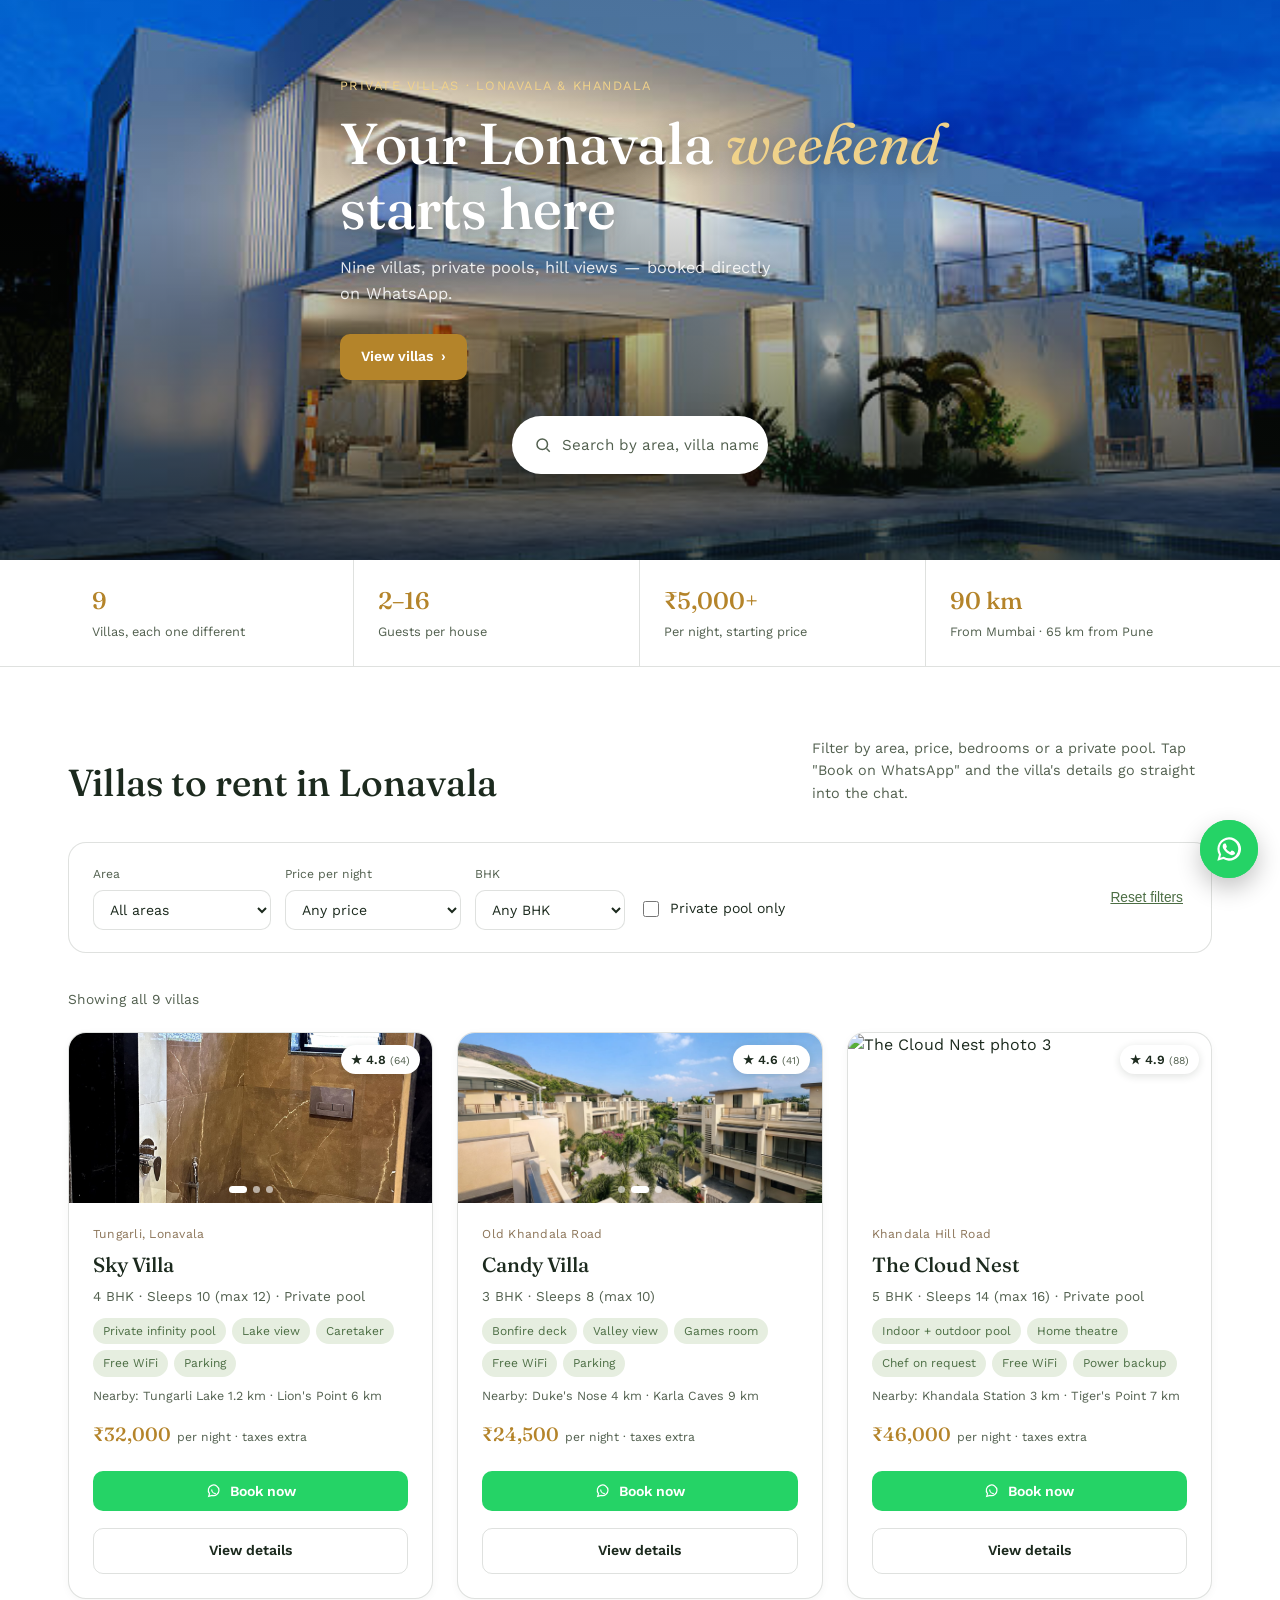
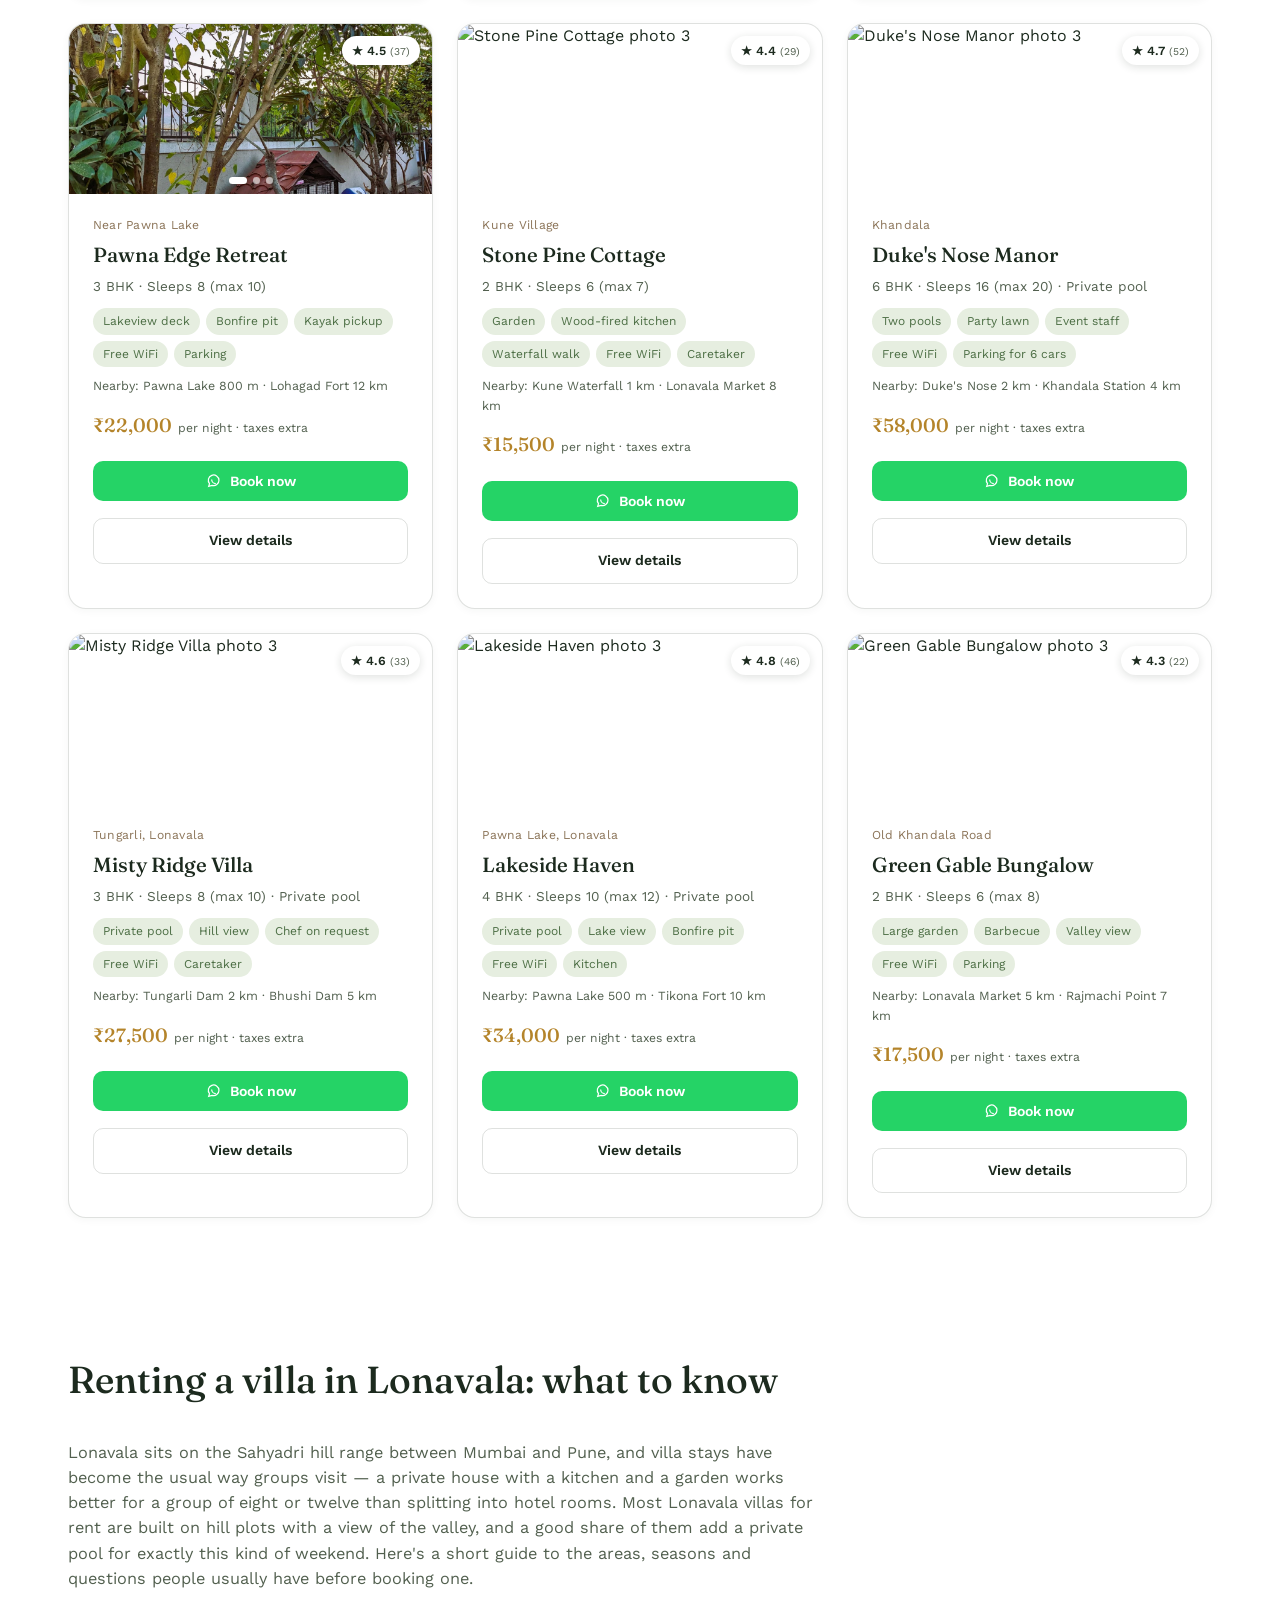
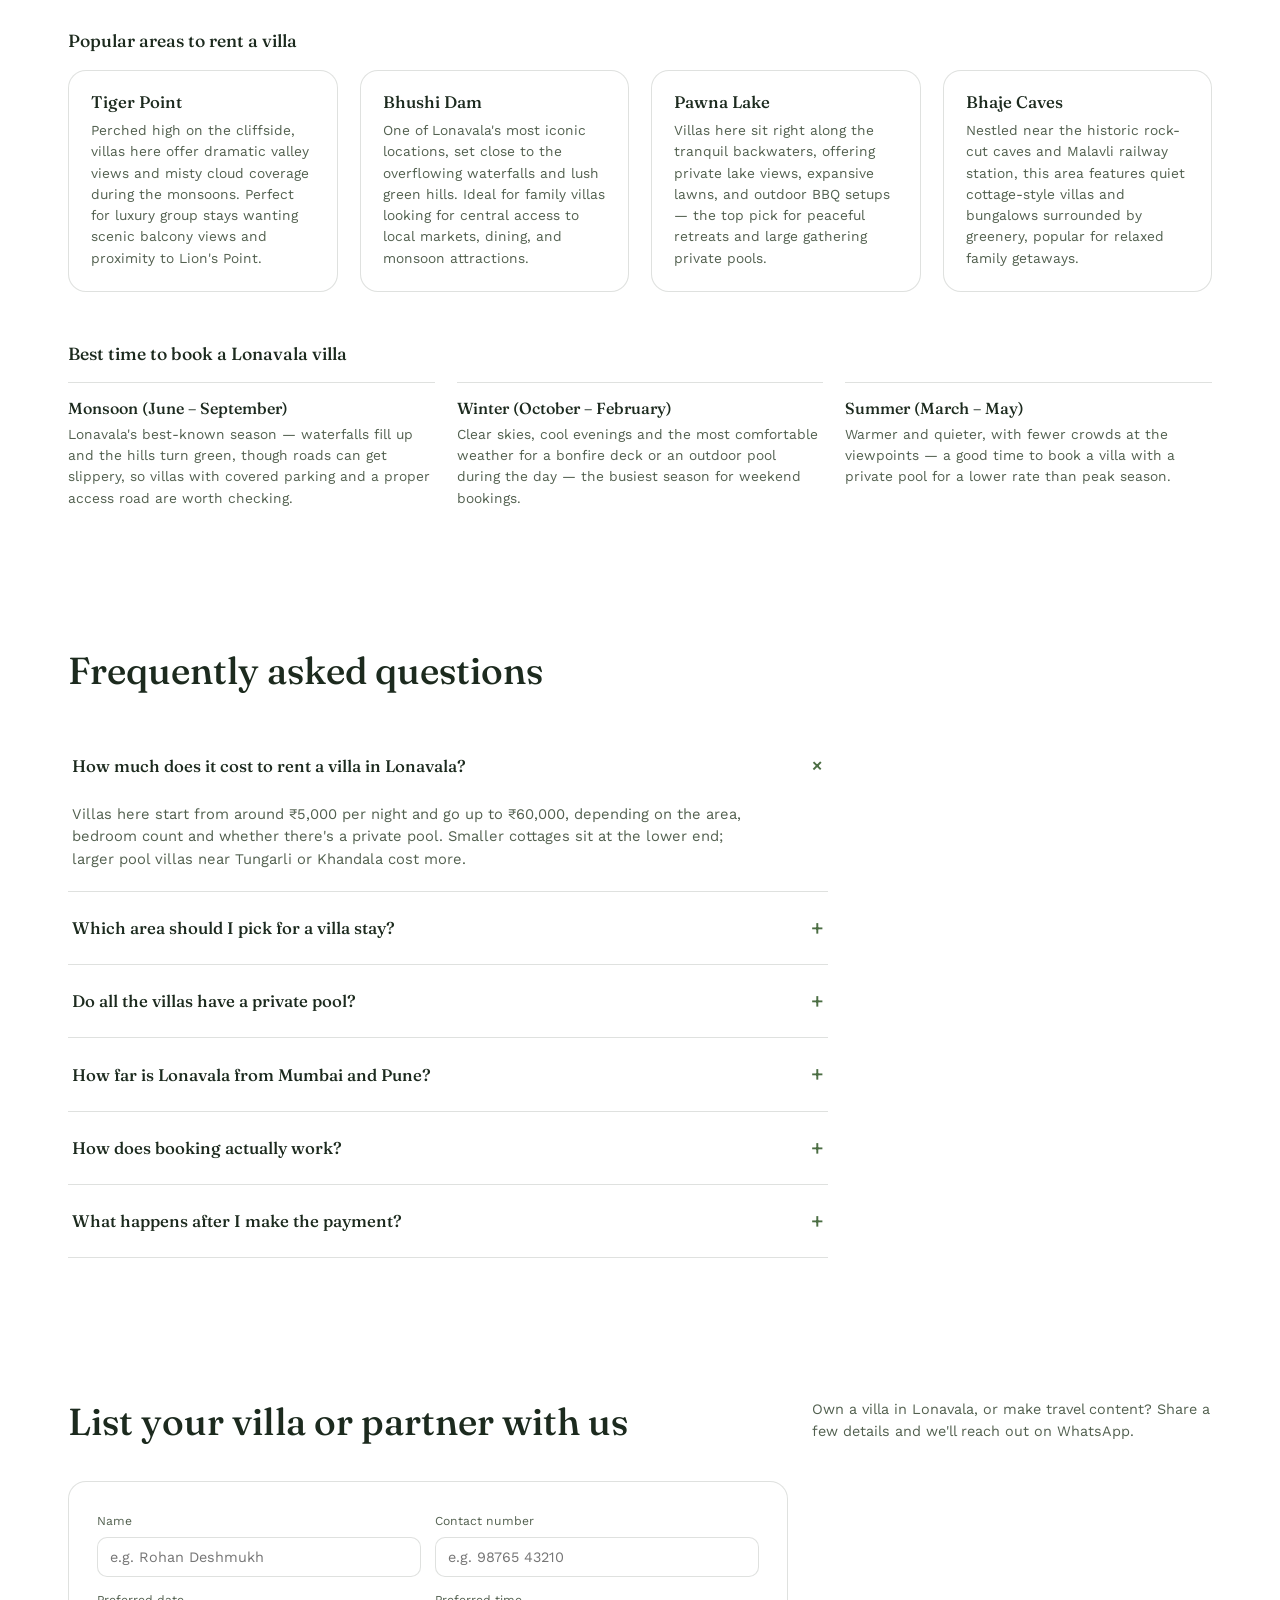
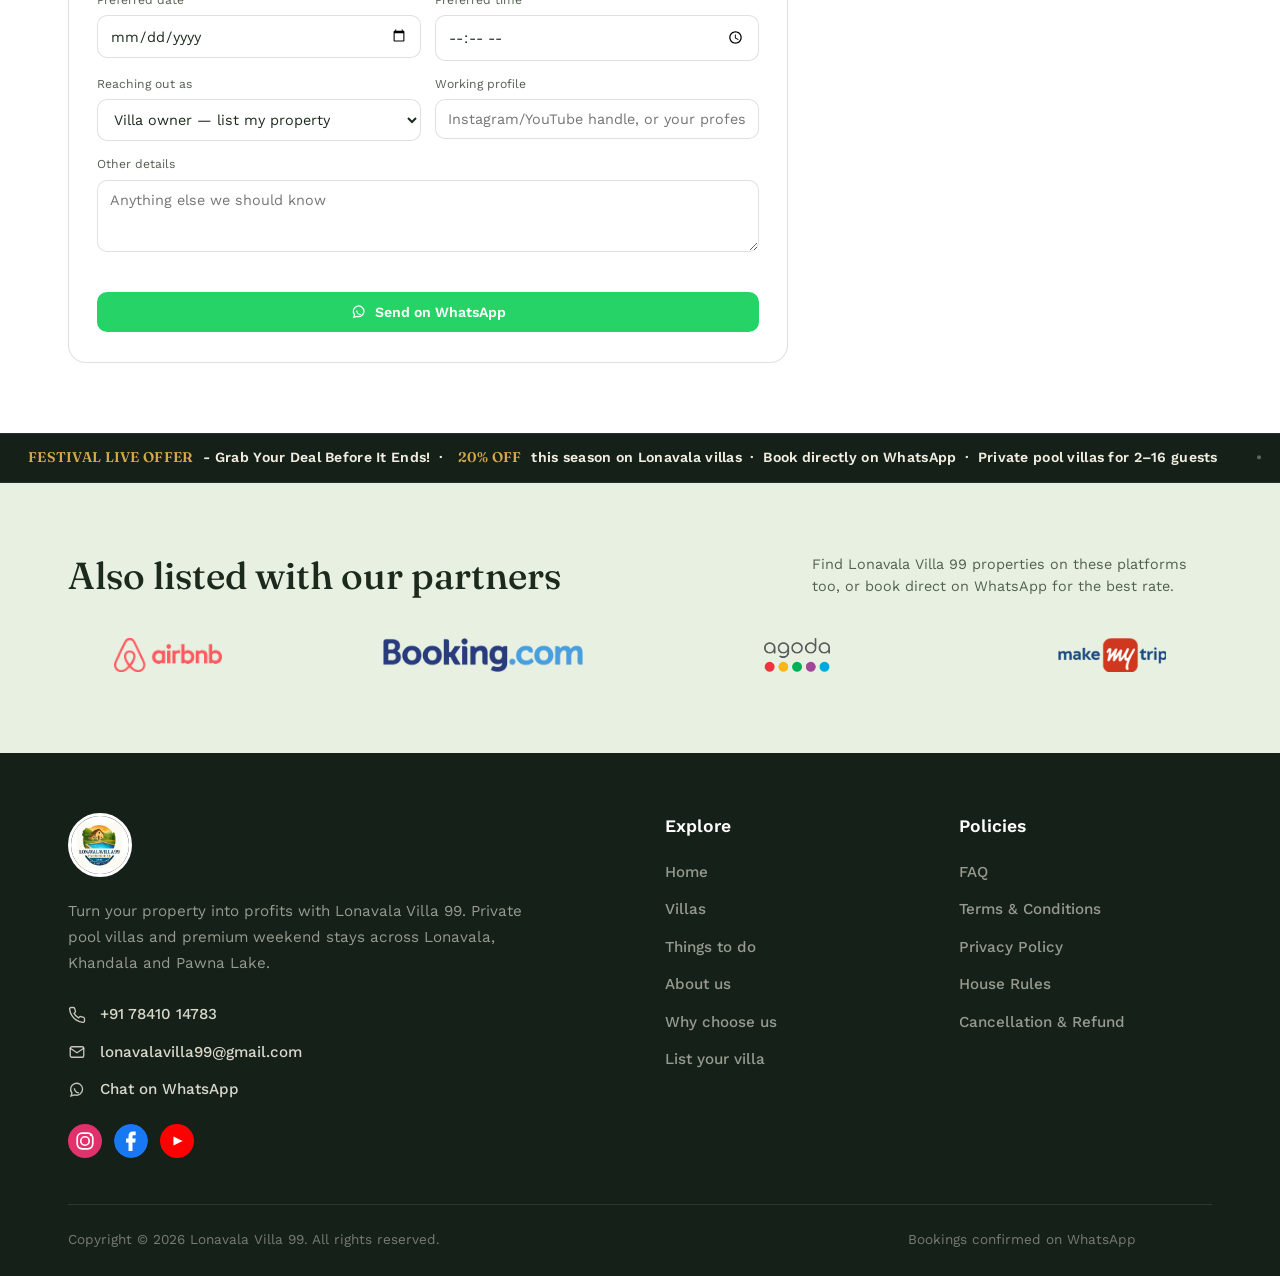
==== commit 7b97b4af: "Change hero image source to logo/hero-bg.jpg" ====
--- a/index.html
+++ b/index.html
@@ -69,7 +69,7 @@
     <p class="sr-only">Villas in Lonavala for rent — private pool villas near Tungarli, Old Khandala Road, Pawna Lake and Kune Village, bookable directly on WhatsApp.</p>
     <!-- HERO IMAGE: change src below to your own photo (e.g. hero/hero-bg.jpg). The gradient behind it is the fallback if the file is missing. -->
     <div class="hero-photo-bg">
-      <img src="hero/hero-bg.jpg" alt="" onerror="this.style.display='none'">
+      <img src="logo/hero-bg.jpg" alt="" onerror="this.style.display='none'">
     </div>
     <div class="hero-photo-overlay" aria-hidden="true"></div>
     <div class="hero-photo-content wrap">
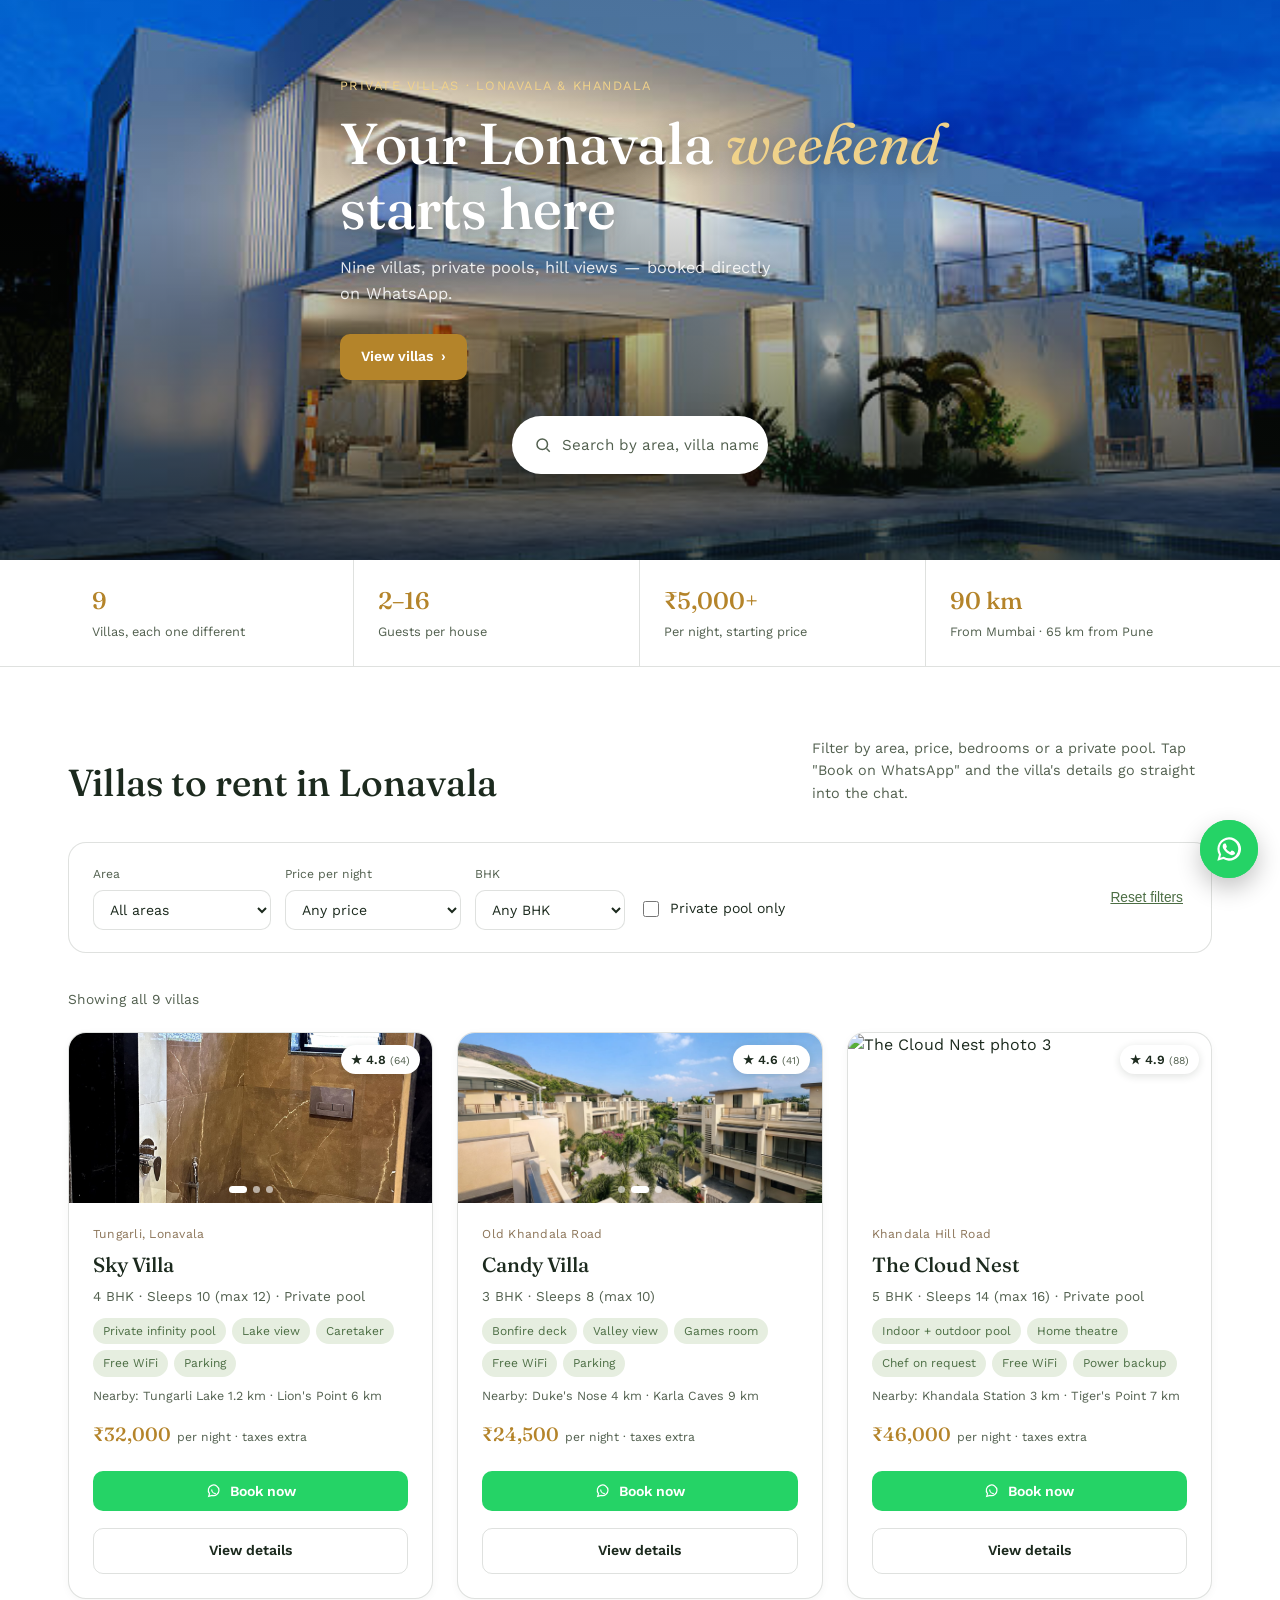
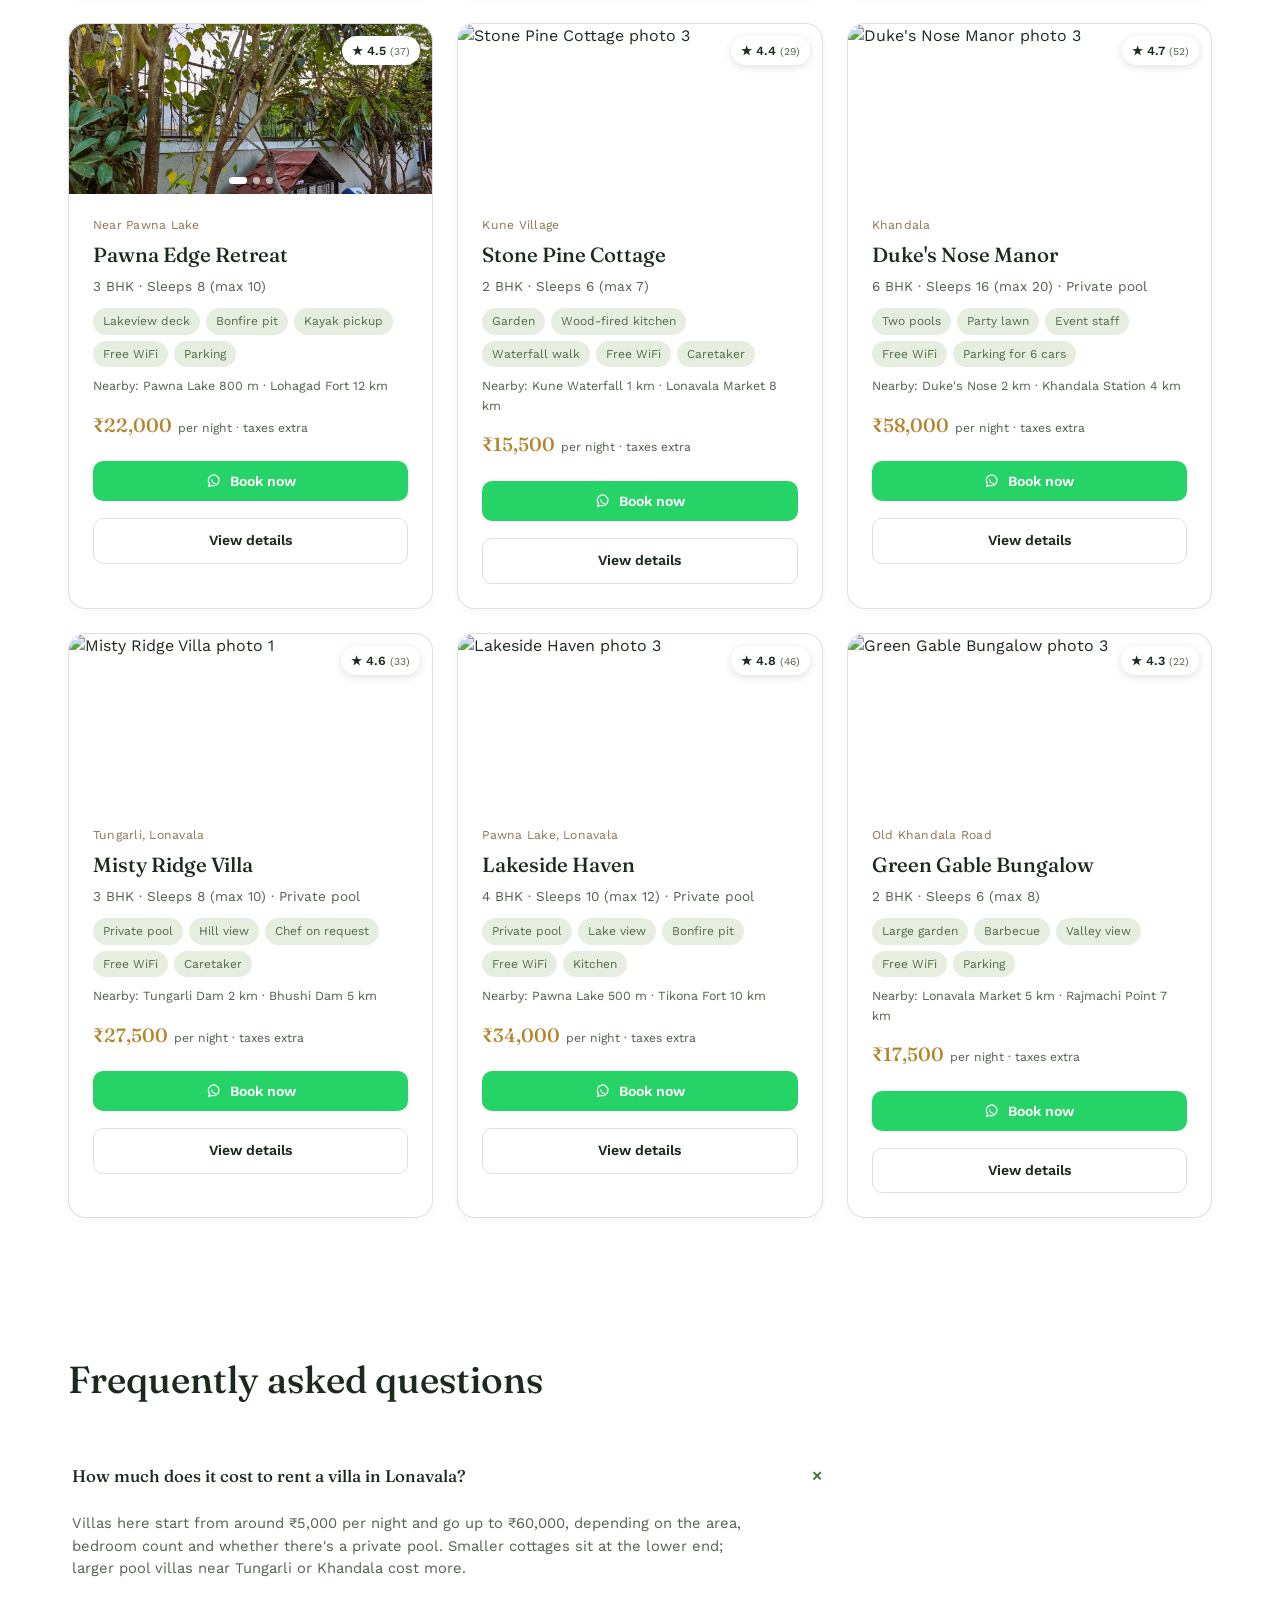
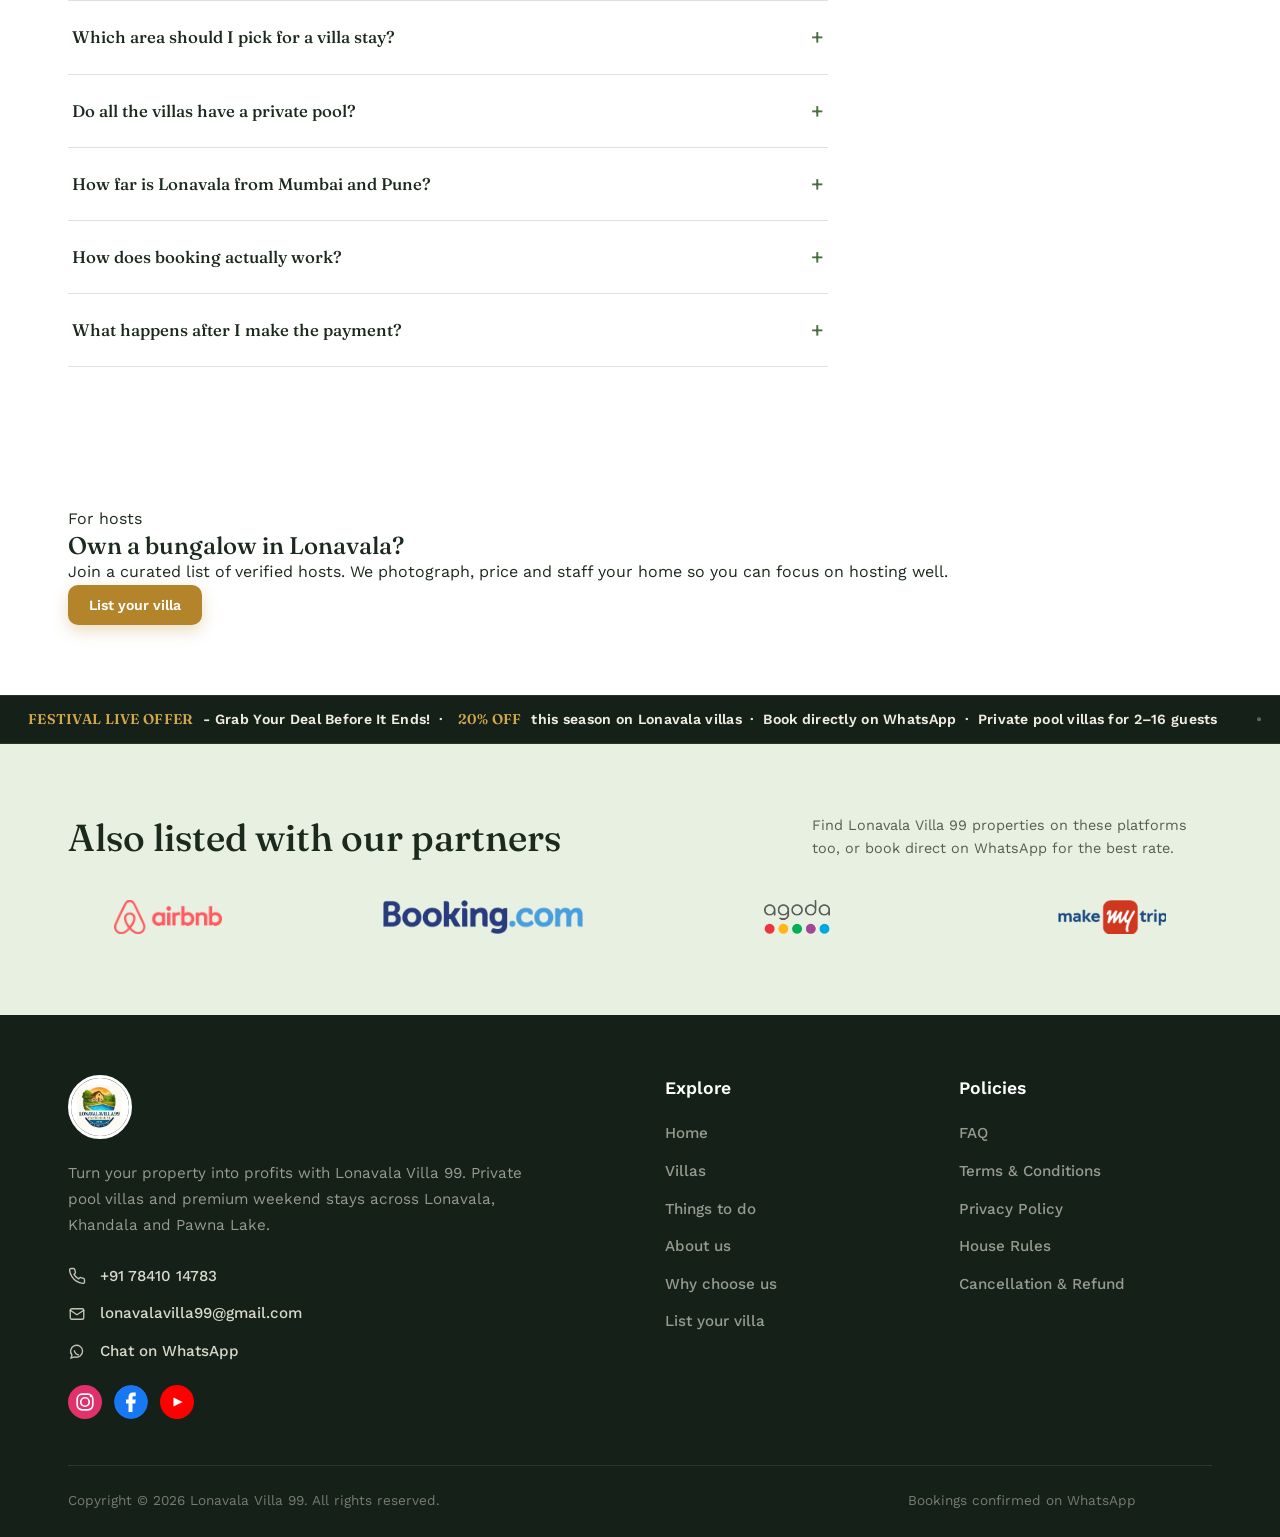
==== commit c8b01df4: "Update index.html" ====
--- a/index.html
+++ b/index.html
@@ -67,7 +67,7 @@
   <!-- ================= PHOTO HERO ================= -->
   <section class="hero-photo">
     <p class="sr-only">Villas in Lonavala for rent — private pool villas near Tungarli, Old Khandala Road, Pawna Lake and Kune Village, bookable directly on WhatsApp.</p>
-    <!-- HERO IMAGE: change src below to your own photo (e.g. hero/hero-bg.jpg). The gradient behind it is the fallback if the file is missing. -->
+    <!-- HERO IMAGE: change src below to your own photo (e.g. logo/hero-bg.jpg). The gradient behind it is the fallback if the file is missing. -->
     <div class="hero-photo-bg">
       <img src="logo/hero-bg.jpg" alt="" onerror="this.style.display='none'">
     </div>
@@ -146,52 +146,6 @@
 
       <p class="results-count" id="resultsCount"></p>
       <div class="villa-grid" id="villaGrid"></div>
-    </div>
-  </section>
-
-  <!-- ================= SEO GUIDE ================= -->
-  <section class="guide" id="areas">
-    <div class="wrap">
-      <div class="section-head">
-        <h2>Renting a villa in Lonavala: what to know</h2>
-      </div>
-      <p class="lead">Lonavala sits on the Sahyadri hill range between Mumbai and Pune, and villa stays have become the usual way groups visit — a private house with a kitchen and a garden works better for a group of eight or twelve than splitting into hotel rooms. Most Lonavala villas for rent are built on hill plots with a view of the valley, and a good share of them add a private pool for exactly this kind of weekend. Here's a short guide to the areas, seasons and questions people usually have before booking one.</p>
-
-      <h3 style="font-size:1.1rem;margin-bottom:18px;">Popular areas to rent a villa</h3>
-      <div class="area-grid">
-        <div class="area-card">
-          <h3>Tiger Point</h3>
-          <p>Perched high on the cliffside, villas here offer dramatic valley views and misty cloud coverage during the monsoons. Perfect for luxury group stays wanting scenic balcony views and proximity to Lion's Point.</p>
-        </div>
-        <div class="area-card">
-          <h3>Bhushi Dam</h3>
-          <p>One of Lonavala's most iconic locations, set close to the overflowing waterfalls and lush green hills. Ideal for family villas looking for central access to local markets, dining, and monsoon attractions.</p>
-        </div>
-        <div class="area-card">
-          <h3>Pawna Lake</h3>
-          <p>Villas here sit right along the tranquil backwaters, offering private lake views, expansive lawns, and outdoor BBQ setups — the top pick for peaceful retreats and large gathering private pools.</p>
-        </div>
-        <div class="area-card">
-          <h3>Bhaje Caves</h3>
-          <p>Nestled near the historic rock-cut caves and Malavli railway station, this area features quiet cottage-style villas and bungalows surrounded by greenery, popular for relaxed family getaways.</p>
-        </div>
-      </div>
-
-      <h3 style="font-size:1.1rem;margin-bottom:18px;">Best time to book a Lonavala villa</h3>
-      <div class="season-row">
-        <div class="season-card">
-          <h3>Monsoon (June – September)</h3>
-          <p>Lonavala's best-known season — waterfalls fill up and the hills turn green, though roads can get slippery, so villas with covered parking and a proper access road are worth checking.</p>
-        </div>
-        <div class="season-card">
-          <h3>Winter (October – February)</h3>
-          <p>Clear skies, cool evenings and the most comfortable weather for a bonfire deck or an outdoor pool during the day — the busiest season for weekend bookings.</p>
-        </div>
-        <div class="season-card">
-          <h3>Summer (March – May)</h3>
-          <p>Warmer and quieter, with fewer crowds at the viewpoints — a good time to book a villa with a private pool for a lower rate than peak season.</p>
-        </div>
-      </div>
     </div>
   </section>
 
@@ -230,58 +184,17 @@
     </div>
   </section>
 
-  <!-- ================= LIST WITH US ================= -->
-  <section id="list-with-us">
+  <!-- ================= FOR HOSTS BANNER ================= -->
+  <section class="host-cta" id="list-with-us">
     <div class="wrap">
-      <div class="section-head">
-        <h2>List your villa or partner with us</h2>
-        <p class="section-tag">Own a villa in Lonavala, or make travel content? Share a few details and we'll reach out on WhatsApp.</p>
-      </div>
-      <form class="list-form" id="listForm" novalidate>
-        <div class="m-row">
-          <div class="m-field">
-            <label for="lf-name">Name</label>
-            <input type="text" id="lf-name" placeholder="e.g. Rohan Deshmukh" required>
-          </div>
-          <div class="m-field">
-            <label for="lf-phone">Contact number</label>
-            <input type="tel" id="lf-phone" placeholder="e.g. 98765 43210" required>
-          </div>
-        </div>
-        <div class="m-row">
-          <div class="m-field">
-            <label for="lf-date">Preferred date</label>
-            <input type="date" id="lf-date">
-          </div>
-          <div class="m-field">
-            <label for="lf-time">Preferred time</label>
-            <input type="time" id="lf-time">
-          </div>
-        </div>
-        <div class="m-row">
-          <div class="m-field">
-            <label for="lf-role">Reaching out as</label>
-            <select id="lf-role">
-              <option value="Villa owner — list my property">Villa owner — list my property</option>
-              <option value="Influencer / content creator">Influencer / content creator</option>
-              <option value="Other">Other</option>
-            </select>
-          </div>
-          <div class="m-field">
-            <label for="lf-profile">Working profile</label>
-            <input type="text" id="lf-profile" placeholder="Instagram/YouTube handle, or your profession">
-          </div>
-        </div>
-        <div class="m-field" style="margin-bottom:14px;">
-          <label for="lf-details">Other details</label>
-          <textarea id="lf-details" rows="3" placeholder="Anything else we should know"></textarea>
-        </div>
-        <p class="m-error" id="lfError" role="alert"></p>
-        <button type="submit" class="btn btn-wa btn-block">
-          <svg viewBox="0 0 24 24" fill="none" stroke="currentColor" stroke-width="1.8"><path d="M4 20l1.3-3.9A8 8 0 1 1 9 18.6L4 20Z"/><path d="M8.5 9.7c0 3.4 2.8 6.2 6.2 6.2"/></svg>
-          Send on WhatsApp
-        </button>
-      </form>
+      <div class="host-card">
+        <div class="host-copy">
+          <p class="host-eyebrow">For hosts</p>
+          <h2>Own a bungalow in Lonavala?</h2>
+          <p class="host-text">Join a curated list of verified hosts. We photograph, price and staff your home so you can focus on hosting well.</p>
+        </div>
+        <button type="button" class="btn btn-brass host-btn" id="openListModal">List your villa</button>
+      </div>
     </div>
   </section>
 
@@ -398,6 +311,60 @@
   </div>
 </footer>
 
+<div class="modal" id="listModal" role="dialog" aria-modal="true" aria-labelledby="listTitle" hidden>
+  <div class="modal-card">
+    <button type="button" class="modal-close" id="listClose" aria-label="Close">×</button>
+    <p class="modal-eyebrow">For hosts &amp; creators</p>
+    <h3 id="listTitle">List your villa or partner with us</h3>
+    <p class="modal-sub">Own a villa in Lonavala, or make travel content? Share a few details and we'll reach out on WhatsApp.</p>
+    <form id="listForm" novalidate>
+        <div class="m-row">
+          <div class="m-field">
+            <label for="lf-name">Name</label>
+            <input type="text" id="lf-name" placeholder="e.g. Rohan Deshmukh" required>
+          </div>
+          <div class="m-field">
+            <label for="lf-phone">Contact number</label>
+            <input type="tel" id="lf-phone" placeholder="e.g. 98765 43210" required>
+          </div>
+        </div>
+        <div class="m-row">
+          <div class="m-field">
+            <label for="lf-date">Preferred date</label>
+            <input type="date" id="lf-date">
+          </div>
+          <div class="m-field">
+            <label for="lf-time">Preferred time</label>
+            <input type="time" id="lf-time">
+          </div>
+        </div>
+        <div class="m-row">
+          <div class="m-field">
+            <label for="lf-role">Reaching out as</label>
+            <select id="lf-role">
+              <option value="Villa owner — list my property">Villa owner — list my property</option>
+              <option value="Influencer / content creator">Influencer / content creator</option>
+              <option value="Other">Other</option>
+            </select>
+          </div>
+          <div class="m-field">
+            <label for="lf-profile">Working profile</label>
+            <input type="text" id="lf-profile" placeholder="Instagram/YouTube handle, or your profession">
+          </div>
+        </div>
+        <div class="m-field" style="margin-bottom:14px;">
+          <label for="lf-details">Other details</label>
+          <textarea id="lf-details" rows="3" placeholder="Anything else we should know"></textarea>
+        </div>
+        <p class="m-error" id="lfError" role="alert"></p>
+        <button type="submit" class="btn btn-wa btn-block">
+          <svg viewBox="0 0 24 24" fill="none" stroke="currentColor" stroke-width="1.8"><path d="M4 20l1.3-3.9A8 8 0 1 1 9 18.6L4 20Z"/><path d="M8.5 9.7c0 3.4 2.8 6.2 6.2 6.2"/></svg>
+          Send on WhatsApp
+        </button>
+      </form>
+  </div>
+</div>
+
 <div class="modal" id="bookModal" role="dialog" aria-modal="true" aria-labelledby="bmTitle" hidden>
   <div class="modal-card">
     <button type="button" class="modal-close" id="bmClose" aria-label="Close">×</button>
@@ -828,9 +795,9 @@
     closeBooking();
   });
 
-  // ---------- SEASON OFFER POPUP (shows 10 seconds after page load) ----------
+  // ---------- SEASON OFFER POPUP (shows 20 seconds after page load) ----------
   const OFFER_CODE = "SEASON20";
-  const OFFER_DELAY_MS = 10000;
+  const OFFER_DELAY_MS = 20000;
   const offerModal = document.getElementById("offerModal");
   document.getElementById("offerCode").textContent = OFFER_CODE;
   document.getElementById("offerCta").href = waLink(
@@ -842,7 +809,7 @@
     document.body.style.overflow = "";
   }
   function showOffer(){
-    if (!modal.hidden){ setTimeout(showOffer, 3000); return; } // don't interrupt an open booking form
+    if (!modal.hidden || !listModal.hidden){ setTimeout(showOffer, 3000); return; } // don't interrupt an open form
     offerModal.hidden = false;
     document.body.style.overflow = "hidden";
     document.getElementById("offerCta").focus();
@@ -854,7 +821,27 @@
   document.addEventListener("keydown", e => { if (e.key === "Escape" && !offerModal.hidden) closeOffer(); });
   if (!detailVilla) setTimeout(showOffer, OFFER_DELAY_MS);
 
-  // ---------- LIST WITH US (owner / influencer contact form) ----------
+  // ---------- LIST YOUR VILLA POPUP ----------
+  const listModal = document.getElementById("listModal");
+  let listLastFocus = null;
+  function openListModal(){
+    listLastFocus = document.activeElement;
+    document.getElementById("lfError").textContent = "";
+    listModal.hidden = false;
+    document.body.style.overflow = "hidden";
+    document.getElementById("lf-name").focus();
+  }
+  function closeListModal(){
+    listModal.hidden = true;
+    document.body.style.overflow = "";
+    if (listLastFocus && listLastFocus.focus) listLastFocus.focus();
+  }
+  document.getElementById("openListModal").addEventListener("click", openListModal);
+  document.getElementById("listClose").addEventListener("click", closeListModal);
+  listModal.addEventListener("click", e => { if (e.target === listModal) closeListModal(); });
+  document.addEventListener("keydown", e => { if (e.key === "Escape" && !listModal.hidden) closeListModal(); });
+
+  // ---------- LIST WITH US (owner / influencer contact form, shown in the popup) ----------
   const lfDate = document.getElementById("lf-date");
   lfDate.min = isoDate(new Date());
   lfDate.addEventListener("change", () => {
@@ -888,6 +875,8 @@
     if (details) msg += `Other details: ${details}\n`;
 
     window.open(waLink(msg), "_blank", "noopener");
+    document.getElementById("listForm").reset();
+    closeListModal();
   });
 
   // ---------- VILLA DETAIL VIEW ----------
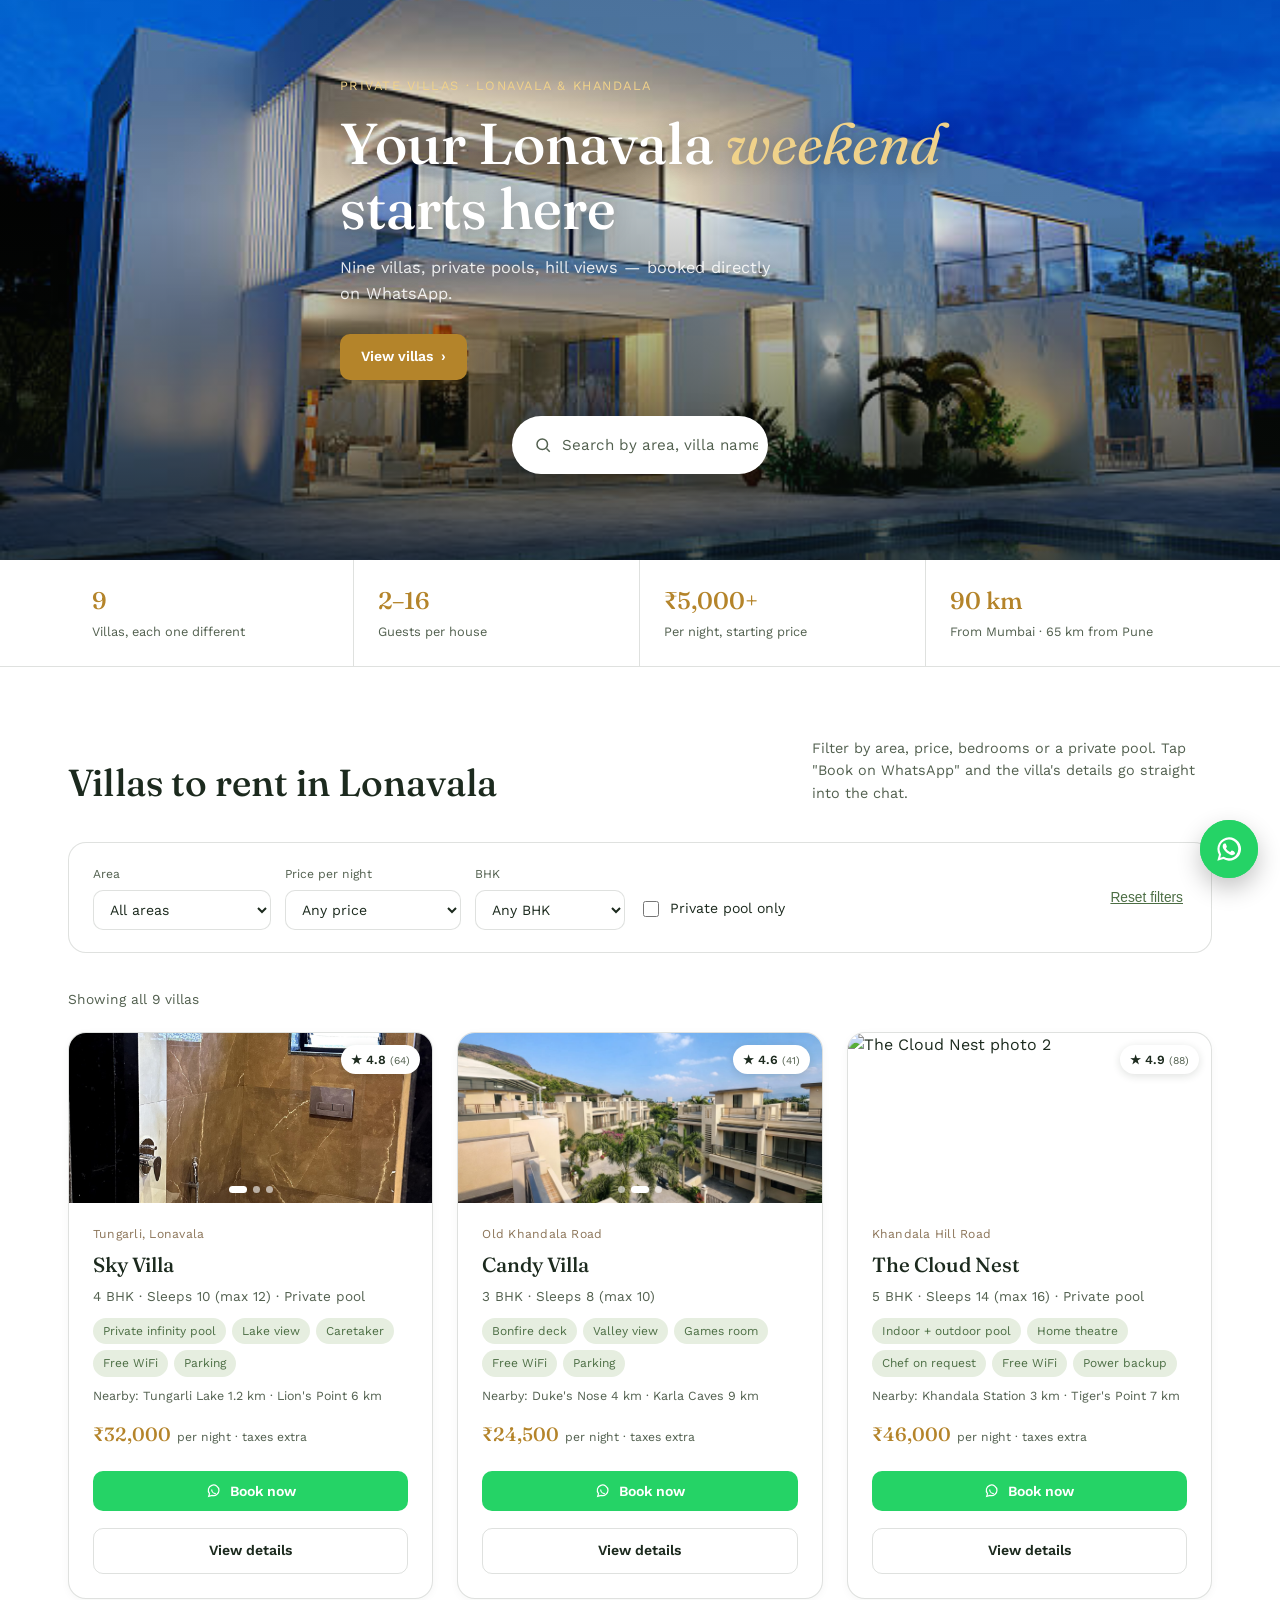
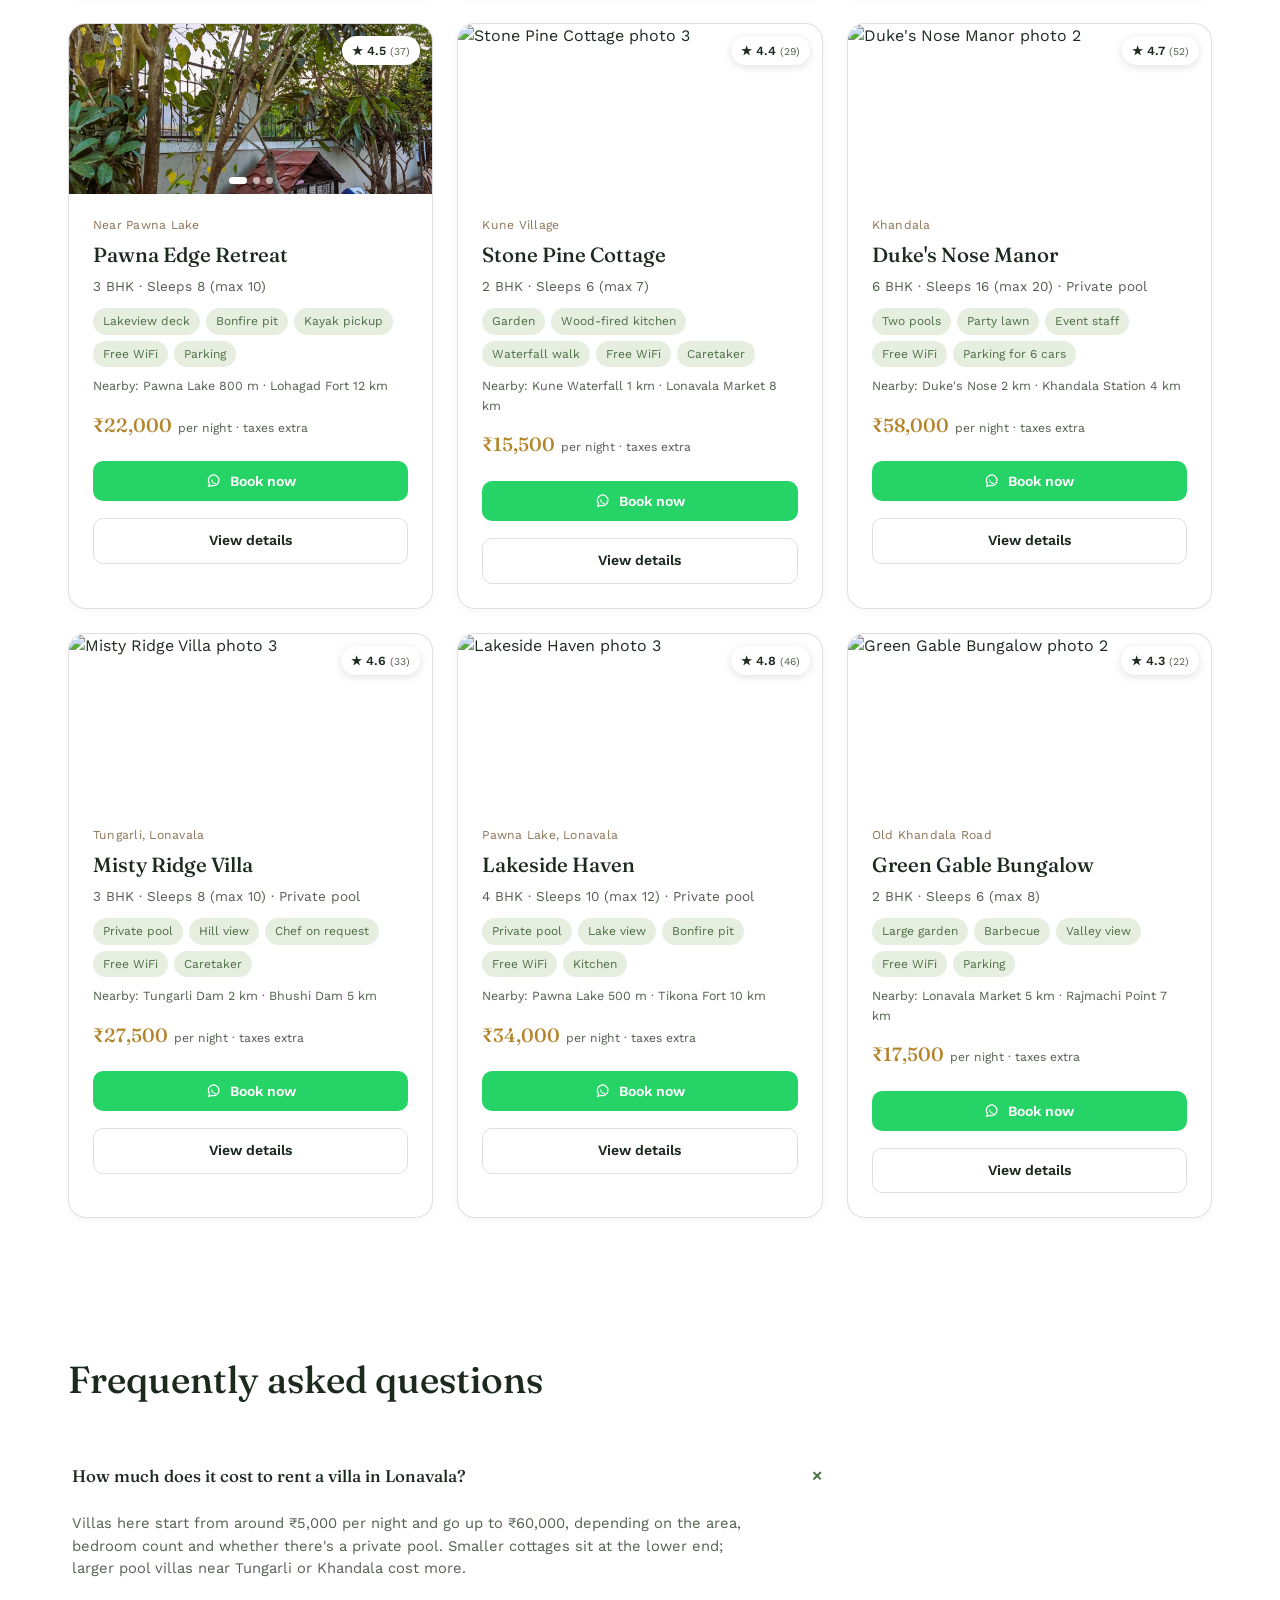
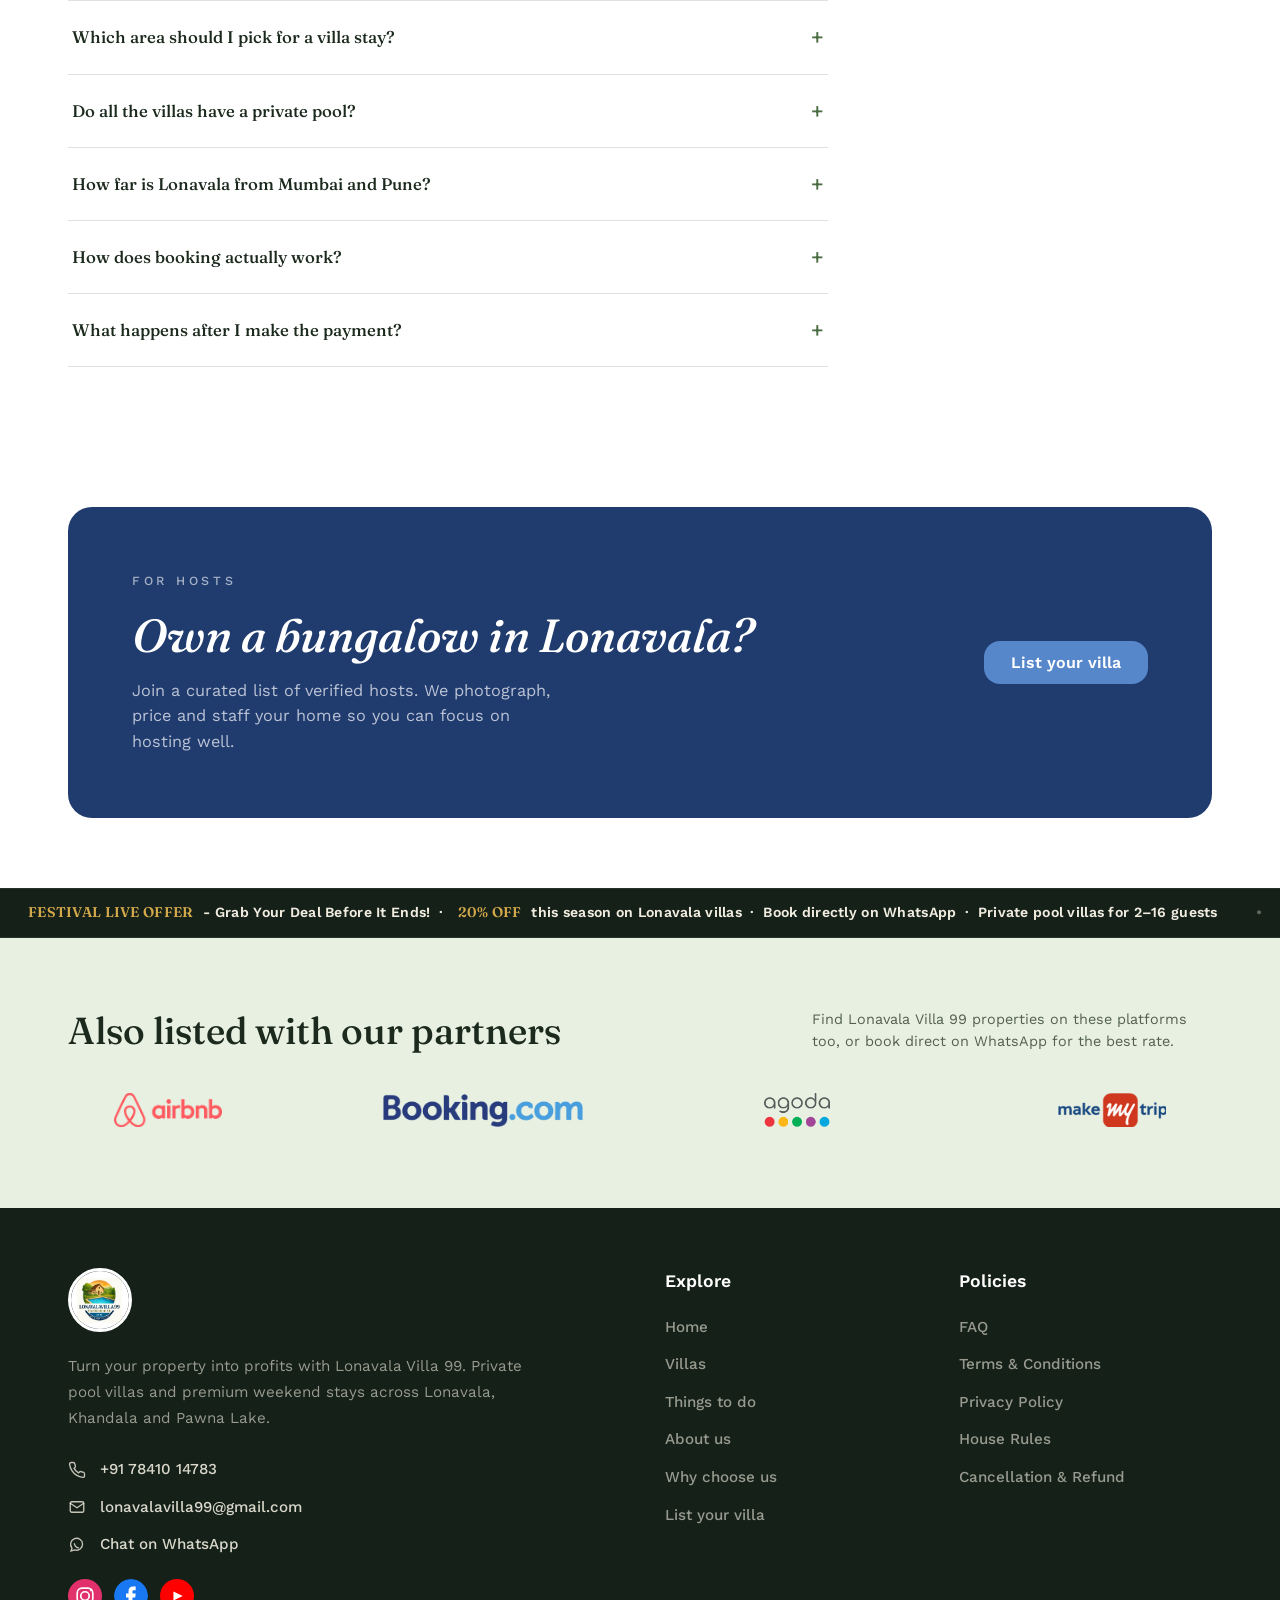
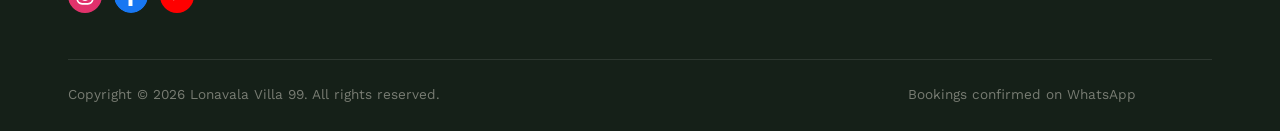
==== commit f1d2477c: "Remove 'btn-brass' class from button" ====
--- a/index.html
+++ b/index.html
@@ -193,7 +193,7 @@
           <h2>Own a bungalow in Lonavala?</h2>
           <p class="host-text">Join a curated list of verified hosts. We photograph, price and staff your home so you can focus on hosting well.</p>
         </div>
-        <button type="button" class="btn btn-brass host-btn" id="openListModal">List your villa</button>
+        <button type="button" class="btn host-btn" id="openListModal">List your villa</button>
       </div>
     </div>
   </section>
--- a/style.css
+++ b/style.css
@@ -595,3 +595,12 @@
   .ttd-meta svg{width:15px;height:15px;color:var(--brass-500);flex:none;}
   .ttd-card .btn{margin-top:auto;}
   @media (max-width:760px){.hl-row{grid-template-columns:1fr;}}
+
+  /* ---------- HOST BANNER ---------- */
+  .host-card{--host-bg:#203B6E;--host-btn:#5687CB;--host-btn-hover:#4A79BC;--host-eyebrow:#A5B1C5;--host-text:#BBC3D5;background:var(--host-bg);color:#fff;border-radius:24px;padding:64px;display:flex;align-items:center;justify-content:space-between;gap:32px;flex-wrap:wrap;}
+  .host-eyebrow{font-size:0.78rem;letter-spacing:0.3em;text-transform:uppercase;color:var(--host-eyebrow);margin-bottom:18px;font-weight:500;}
+  .host-card h2{font-style:italic;font-weight:500;font-size:clamp(1.9rem,3.8vw,2.9rem);margin-bottom:16px;}
+  .host-text{max-width:440px;color:var(--host-text);font-size:1.02rem;}
+  .host-btn{background:var(--host-btn);color:#fff;padding:11px 26px;border-radius:16px;font-size:1rem;box-shadow:none;}
+  .host-btn:hover{background:var(--host-btn-hover);box-shadow:none;transform:none;}
+  @media (max-width:720px){.host-card{padding:40px 28px;}.host-btn{width:100%;justify-content:center;}}
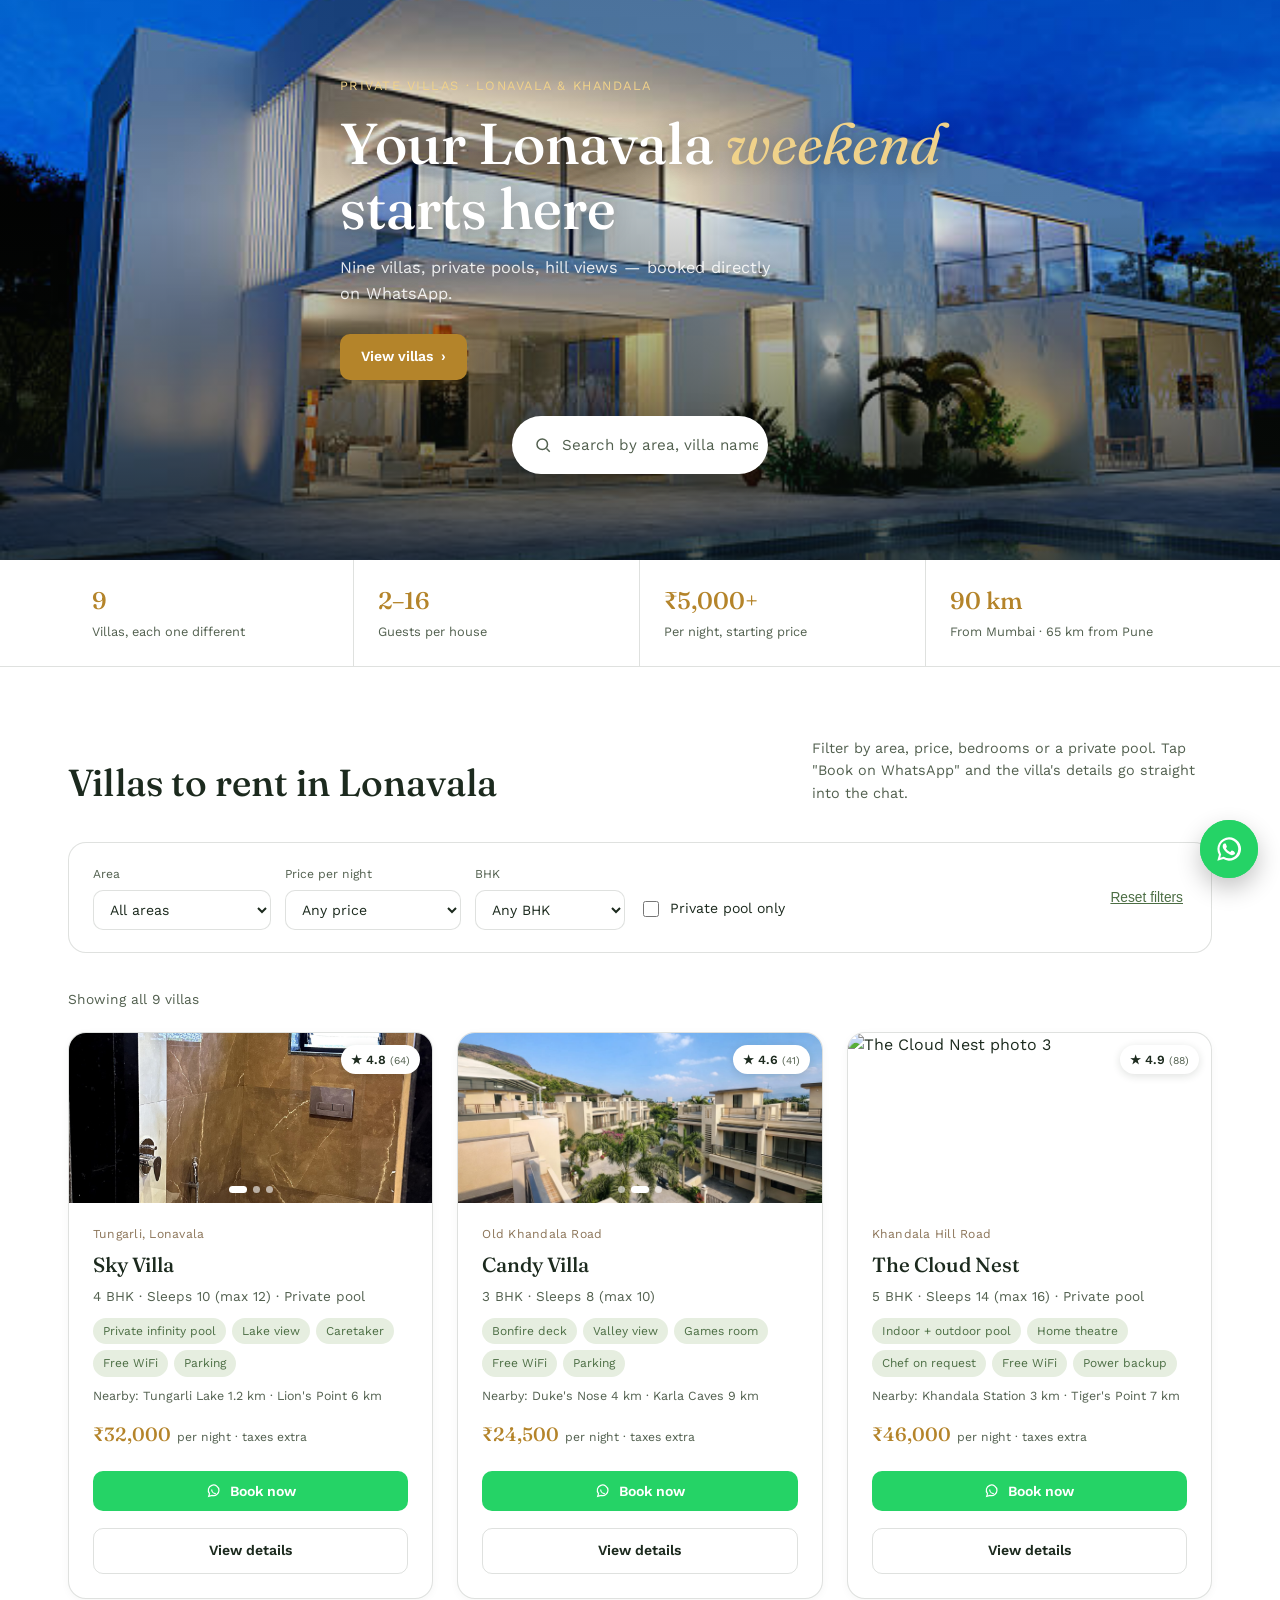
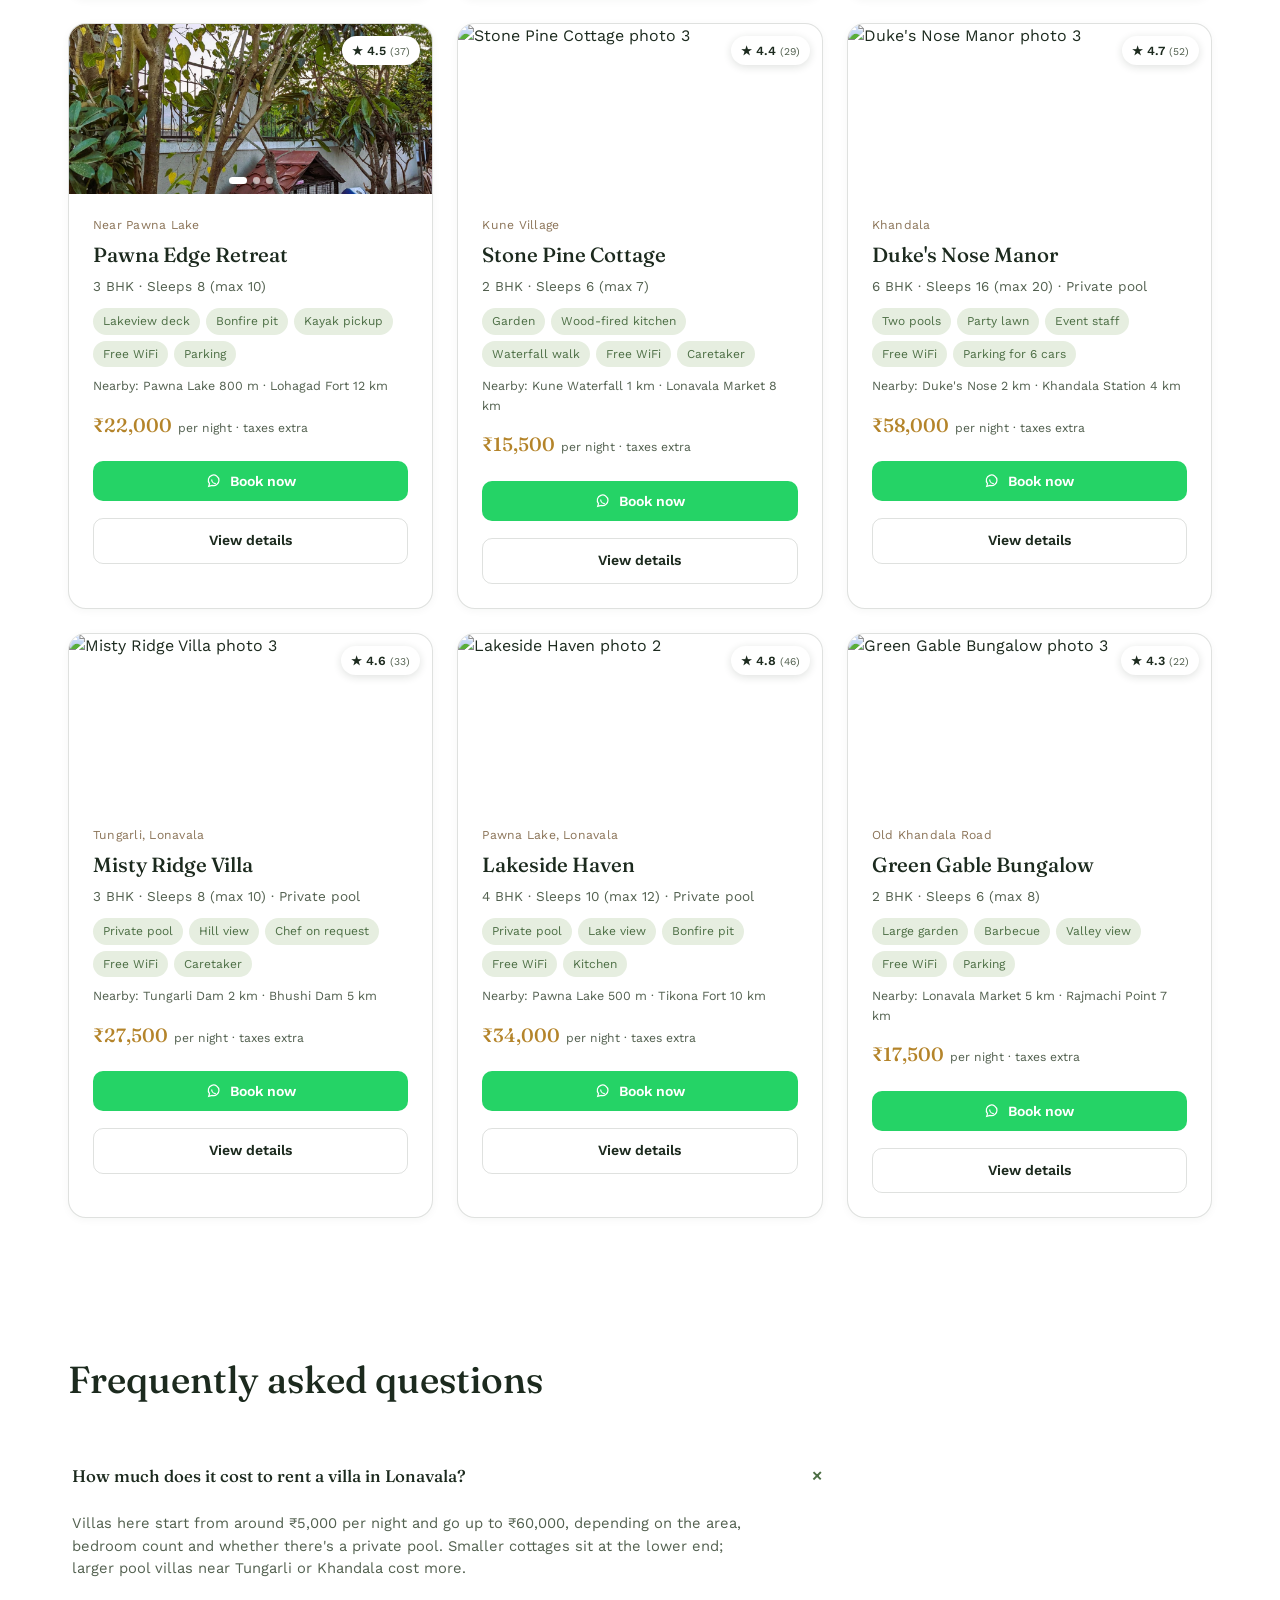
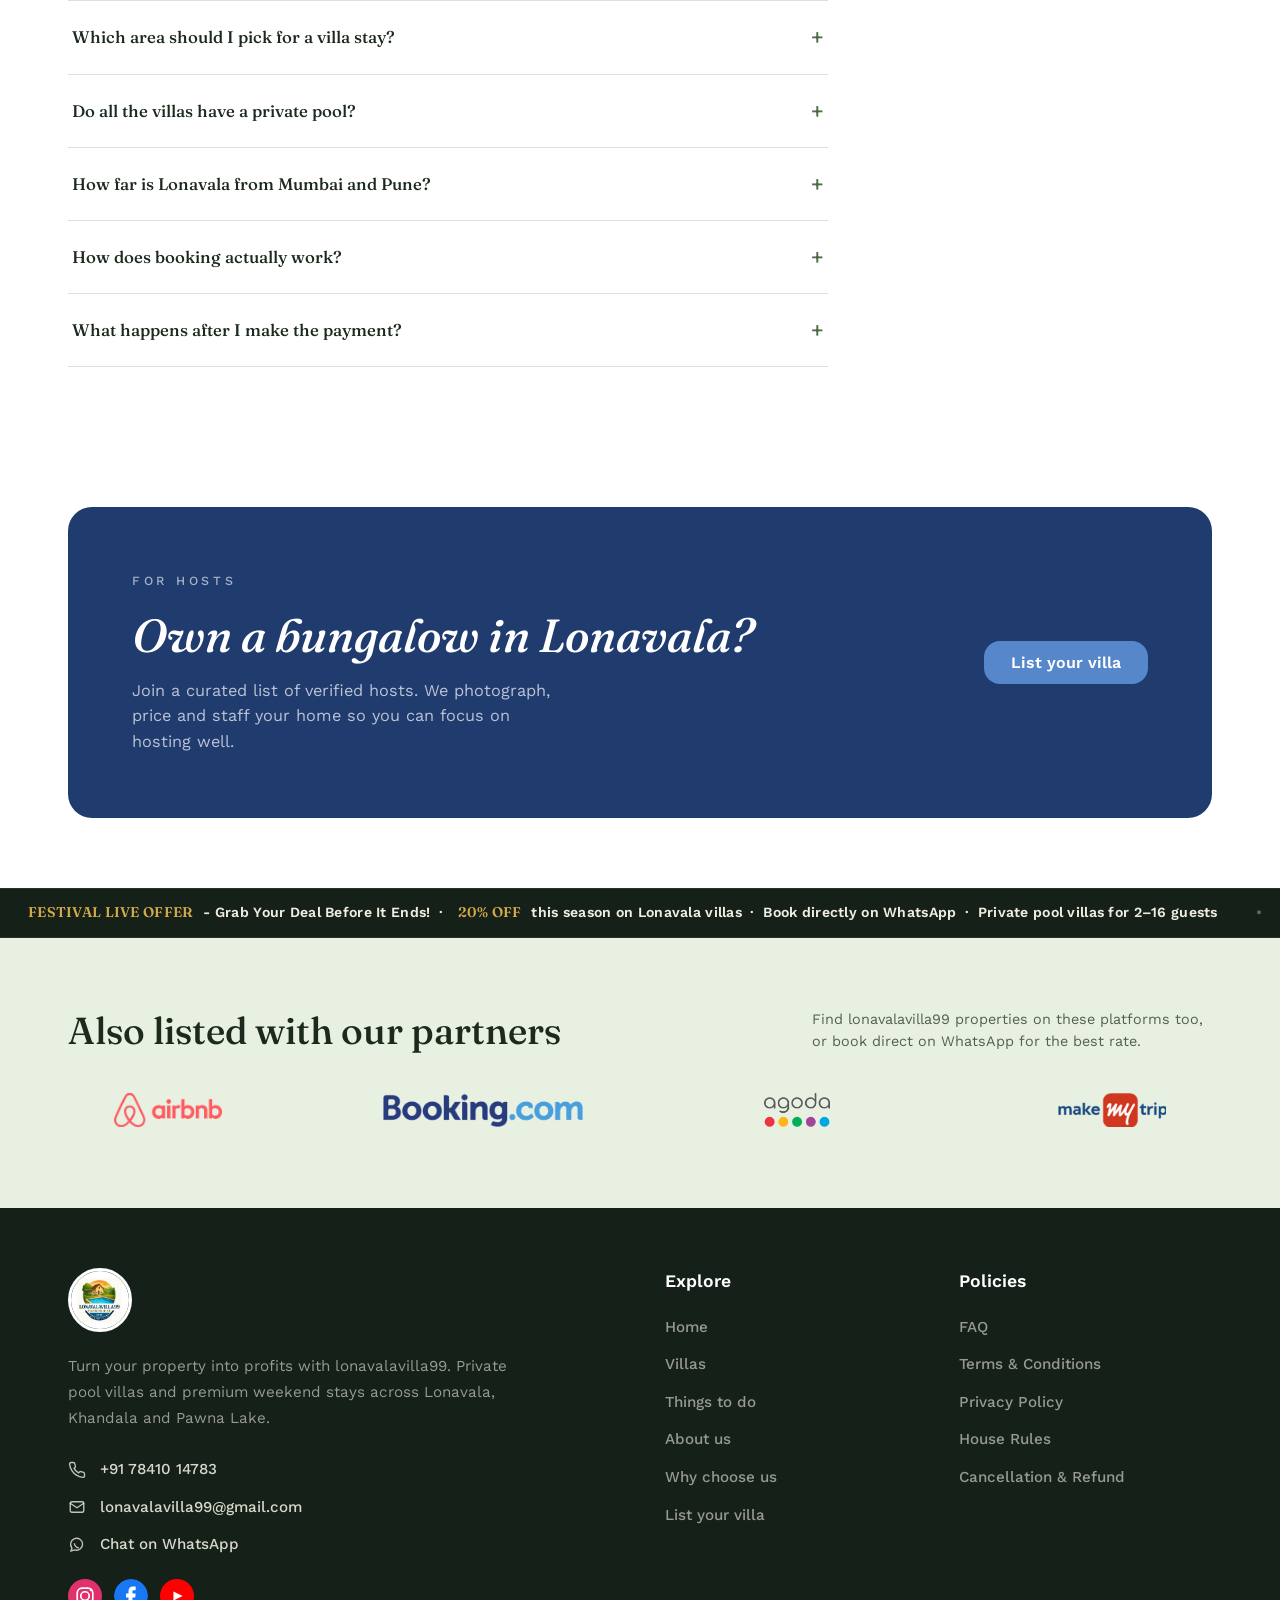
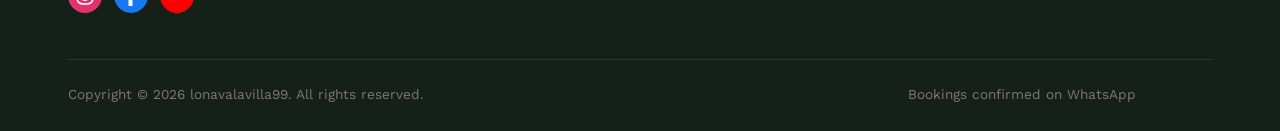
==== commit fa16e891: "Update index.html" ====
--- a/index.html
+++ b/index.html
@@ -3,10 +3,10 @@
 <head>
 <meta charset="UTF-8">
 <meta name="viewport" content="width=device-width, initial-scale=1.0">
-<title>Villas in Lonavala for Rent | Private Pool Villas — Lonavala Villa 99</title>
+<title>Villas in Lonavala for Rent | Private Pool Villas — lonavalavilla99</title>
 <meta name="description" content="Rent private villas in Lonavala near Tungarli, Khandala Road, Pawna Lake and Kune. Pool villas for 2–16 guests, filtered by area, price and BHK, booked directly on WhatsApp.">
 <meta name="keywords" content="villas in lonavala, lonavala villa on rent, private pool villa lonavala, lonavala villa for rent, khandala villa rental, pawna lake villa, bungalow on rent in lonavala">
-<meta property="og:title" content="Villas in Lonavala for Rent — Lonavala Villa 99">
+<meta property="og:title" content="Villas in Lonavala for Rent — lonavalavilla99">
 <meta property="og:description" content="Private pool villas across Tungarli, Khandala Road, Pawna Lake and Kune. Filter by area, price and BHK, and book directly on WhatsApp.">
 <meta property="og:type" content="website">
 <meta property="og:locale" content="en_IN">
@@ -21,7 +21,7 @@
 {
   "@context": "https://schema.org",
   "@type": "LodgingBusiness",
-  "name": "Lonavala Villa 99",
+  "name": "lonavalavilla99",
   "description": "Private villas for rent in Lonavala across Tungarli, Old Khandala Road, Pawna Lake and Kune Village, booked directly on WhatsApp.",
   "areaServed": "Lonavala, Maharashtra, India",
   "priceRange": "₹5,000 - ₹58,000 per night"
@@ -208,7 +208,7 @@
     <div class="wrap">
       <div class="section-head">
         <h2>Also listed with our partners</h2>
-        <p class="section-tag">Find Lonavala Villa 99 properties on these platforms too, or book direct on WhatsApp for the best rate.</p>
+        <p class="section-tag">Find lonavalavilla99 properties on these platforms too, or book direct on WhatsApp for the best rate.</p>
       </div>
       <div class="partner-row">
         <div class="partner-logo">
@@ -240,8 +240,8 @@
   <div class="wrap">
     <div class="footer-grid">
       <div class="footer-about">
-        <img class="footer-logo" src="logo/logo.jpg" alt="Lonavala Villa 99 logo" width="64" height="64">
-        <p class="footer-tag">Turn your property into profits with Lonavala Villa 99. Private pool villas and premium weekend stays across Lonavala, Khandala and Pawna Lake.</p>
+        <img class="footer-logo" src="logo/logo.jpg" alt="lonavalavilla99 logo" width="64" height="64">
+        <p class="footer-tag">Turn your property into profits with lonavalavilla99. Private pool villas and premium weekend stays across Lonavala, Khandala and Pawna Lake.</p>
         <ul class="footer-contact">
           <li>
             <svg viewBox="0 0 24 24" fill="none" stroke="currentColor" stroke-width="1.8" stroke-linecap="round" stroke-linejoin="round"><path d="M22 16.9v3a2 2 0 0 1-2.2 2 19.8 19.8 0 0 1-8.6-3.1 19.5 19.5 0 0 1-6-6A19.8 19.8 0 0 1 2.1 4.2 2 2 0 0 1 4.1 2h3a2 2 0 0 1 2 1.7c.1 1 .4 1.9.7 2.8a2 2 0 0 1-.5 2.1L8 9.9a16 16 0 0 0 6 6l1.3-1.3a2 2 0 0 1 2.1-.4c.9.3 1.8.6 2.8.7a2 2 0 0 1 1.7 2Z"/></svg>
@@ -274,7 +274,7 @@
               <path d="M27 16h3.6V10.7h-3.9c-4 0-6.2 2.4-6.2 6.5v3.3h-3.6v5.6h3.6V38h5.6V26.1h3.9l.6-5.6h-4.5v-2.8c0-1.3.3-1.7 1.9-1.7Z" fill="#fff"/>
             </svg>
           </a>
-          <a href="https://www.youtube.com/@Lonavalavilla99" target="_blank" rel="noopener" aria-label="Subscribe on YouTube">
+          <a href="https://www.youtube.com/@lonavalavilla99" target="_blank" rel="noopener" aria-label="Subscribe on YouTube">
             <svg viewBox="0 0 48 48">
               <rect width="48" height="48" rx="12" fill="#FF0000"/>
               <path d="M19 17.5 32 24 19 30.5Z" fill="#fff"/>
@@ -305,7 +305,7 @@
       </div>
     </div>
     <div class="footer-bottom">
-      <span>Copyright © 2026 Lonavala Villa 99. All rights reserved.</span>
+      <span>Copyright © 2026 lonavalavilla99. All rights reserved.</span>
       <span>Bookings confirmed on WhatsApp</span>
     </div>
   </div>
@@ -406,7 +406,7 @@
   <div class="offer-card">
     <button type="button" class="offer-close" id="offerClose" aria-label="Close offer">×</button>
     <div class="offer-top">
-      <img class="logo" src="logo/logo.jpg" alt="Lonavala Villa 99 logo" width="44" height="44">
+      <img class="logo" src="logo/logo.jpg" alt="lonavalavilla99 logo" width="44" height="44">
       <p class="offer-tag">Season special</p>
       <div class="offer-big"><span>20%</span> OFF</div>
       <p class="offer-sub">on your Lonavala villa stay</p>
@@ -1093,7 +1093,7 @@
     document.getElementById("listingView").hidden = true;
     const dv = document.getElementById("detailView");
     dv.hidden = false;
-    document.title = `${detailVilla.name} — ${detailVilla.locality} | Lonavala Villa 99`;
+    document.title = `${detailVilla.name} — ${detailVilla.locality} | lonavalavilla99`;
     const md = document.querySelector('meta[name="description"]');
     if (md) md.setAttribute("content", `${detailVilla.name}: ${detailVilla.bhk} BHK villa in ${detailVilla.locality}, sleeps ${detailVilla.guests}. See photos, amenities and book on WhatsApp.`);
     renderDetail(detailVilla, dv);
